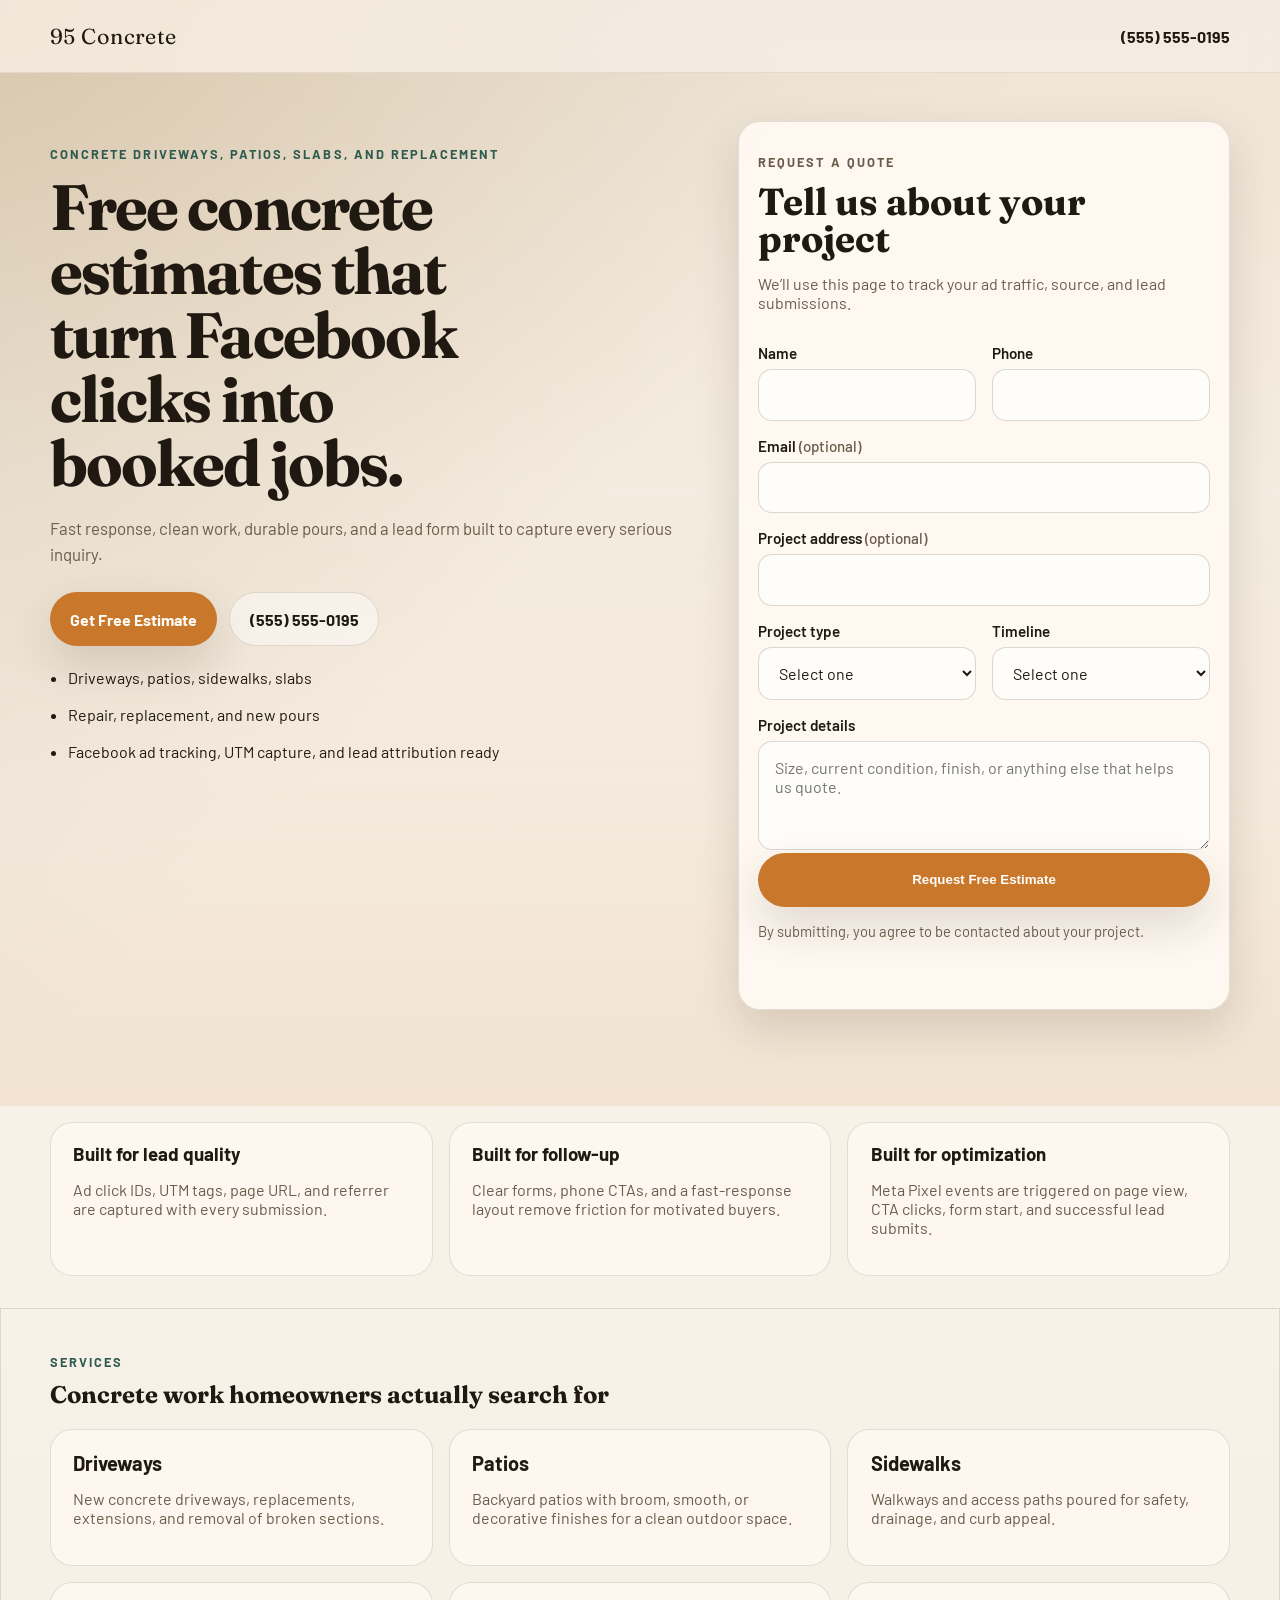
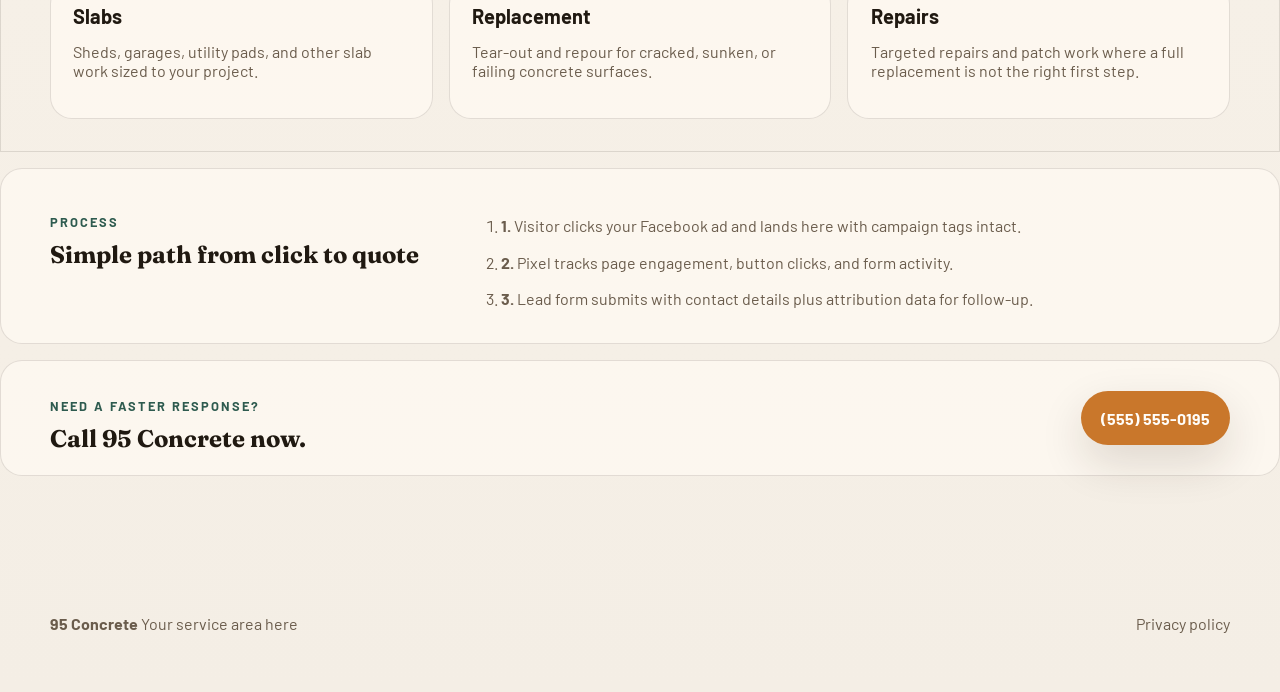
==== index.html @ 28337d56 "Optimize landing page for mobile traffic" ====
<!DOCTYPE html>
<html lang="en">
<head>
  <meta charset="UTF-8">
  <meta name="viewport" content="width=device-width, initial-scale=1.0">
  <title>95 Concrete | Free Concrete Estimate</title>
  <meta
    name="description"
    content="Get a fast quote for driveways, patios, sidewalks, slabs, and concrete replacement from 95 Concrete."
  >
  <meta property="og:title" content="95 Concrete | Free Concrete Estimate">
  <meta
    property="og:description"
    content="Concrete driveways, patios, sidewalks, slabs, and replacement. Request a free estimate today."
  >
  <meta property="og:type" content="website">
  <meta property="og:image" content="https://placehold.co/1200x630/e9dfcf/1e1b16?text=95+Concrete">
  <meta name="theme-color" content="#c9772b">
  <link rel="preconnect" href="https://fonts.googleapis.com">
  <link rel="preconnect" href="https://fonts.gstatic.com" crossorigin>
  <link
    href="https://fonts.googleapis.com/css2?family=Barlow:wght@400;500;600;700;800&family=Fraunces:opsz,wght@9..144,700&display=swap"
    rel="stylesheet"
  >
  <link rel="stylesheet" href="styles.css">

  <script>
    window.SITE_CONFIG = {
      companyName: "95 Concrete",
      phoneDisplay: "(555) 555-0195",
      phoneLink: "+15555550195",
      serviceArea: "Your service area here",
      metaPixelId: "REPLACE_WITH_META_PIXEL_ID",
      leadEndpoint: "REPLACE_WITH_FORM_ENDPOINT",
      leadEndpointMode: "json",
      thankYouUrl: "thank-you.html"
    };
  </script>

  <script>
    !function(f,b,e,v,n,t,s)
    {if(f.fbq)return;n=f.fbq=function(){n.callMethod?
    n.callMethod.apply(n,arguments):n.queue.push(arguments)};
    if(!f._fbq)f._fbq=n;n.push=n;n.loaded=!0;n.version='2.0';
    n.queue=[];t=b.createElement(e);t.async=!0;
    t.src=v;s=b.getElementsByTagName(e)[0];
    s.parentNode.insertBefore(t,s)}(window, document,'script',
    'https://connect.facebook.net/en_US/fbevents.js');

    if (window.SITE_CONFIG.metaPixelId && window.SITE_CONFIG.metaPixelId !== "REPLACE_WITH_META_PIXEL_ID") {
      fbq("init", window.SITE_CONFIG.metaPixelId);
      fbq("track", "PageView");
    }
  </script>
</head>
<body>
  <header class="site-header">
    <div class="container header-inner">
      <a class="brand" href="#top">95 Concrete</a>
      <a class="header-phone" href="tel:+15555550195" data-track="phone-header">(555) 555-0195</a>
    </div>
  </header>

  <main id="top">
    <section class="hero">
      <div class="hero-overlay"></div>
      <div class="container hero-grid">
        <div class="hero-copy">
          <p class="eyebrow">Concrete driveways, patios, slabs, and replacement</p>
          <h1>Free concrete estimates that turn Facebook clicks into booked jobs.</h1>
          <p class="hero-text">
            Fast response, clean work, durable pours, and a lead form built to capture every serious inquiry.
          </p>

          <div class="hero-actions">
            <a class="button button-primary" href="#quote-form" data-track="hero-cta">Get Free Estimate</a>
            <a class="button button-secondary" href="tel:+15555550195" data-track="phone-hero">Call Now</a>
          </div>

          <ul class="hero-points">
            <li>Driveways, patios, sidewalks, slabs</li>
            <li>Repair, replacement, and new pours</li>
            <li>Facebook ad tracking, UTM capture, and lead attribution ready</li>
          </ul>
        </div>

        <aside class="lead-card" aria-label="Request a quote">
          <div class="lead-card-top">
            <p class="lead-kicker">Request a quote</p>
            <h2>Tell us about your project</h2>
            <p>We’ll use this page to track your ad traffic, source, and lead submissions.</p>
          </div>

          <form id="quote-form" class="lead-form" novalidate>
            <div class="field-row">
              <label>
                <span>Name</span>
                <input type="text" name="name" autocomplete="name" required>
              </label>
              <label>
                <span>Phone</span>
                <input type="tel" name="phone" autocomplete="tel" required>
              </label>
            </div>

            <label>
              <span>Email <em>(optional)</em></span>
              <input type="email" name="email" autocomplete="email">
            </label>

            <label>
              <span>Project address <em>(optional)</em></span>
              <input type="text" name="address" autocomplete="street-address">
            </label>

            <div class="field-row">
              <label>
                <span>Project type</span>
                <select name="project_type" required>
                  <option value="">Select one</option>
                  <option>Driveway</option>
                  <option>Patio</option>
                  <option>Sidewalk</option>
                  <option>Slab</option>
                  <option>Concrete replacement</option>
                  <option>Repair</option>
                  <option>Other</option>
                </select>
              </label>
              <label>
                <span>Timeline</span>
                <select name="timeline">
                  <option value="">Select one</option>
                  <option>ASAP</option>
                  <option>Within 30 days</option>
                  <option>1 to 3 months</option>
                  <option>Just researching</option>
                </select>
              </label>
            </div>

            <label>
              <span>Project details</span>
              <textarea name="details" rows="4" placeholder="Size, current condition, finish, or anything else that helps us quote."></textarea>
            </label>

            <input type="hidden" name="page_url">
            <input type="hidden" name="page_title">
            <input type="hidden" name="landing_page">
            <input type="hidden" name="referrer">
            <input type="hidden" name="utm_source">
            <input type="hidden" name="utm_medium">
            <input type="hidden" name="utm_campaign">
            <input type="hidden" name="utm_content">
            <input type="hidden" name="utm_term">
            <input type="hidden" name="fbclid">
            <input type="hidden" name="_fbp">
            <input type="hidden" name="_fbc">
            <input type="hidden" name="event_id">
            <input type="hidden" name="submitted_at">

            <button class="button button-primary button-block" type="submit">Request Free Estimate</button>
            <p class="form-note">By submitting, you agree to be contacted about your project.</p>
            <p id="form-status" class="form-status" role="status" aria-live="polite"></p>
          </form>
        </aside>
      </div>
    </section>

    <section class="proof">
      <div class="container proof-grid">
        <article>
          <h3>Built for lead quality</h3>
          <p>Ad click IDs, UTM tags, page URL, and referrer are captured with every submission.</p>
        </article>
        <article>
          <h3>Built for follow-up</h3>
          <p>Clear forms, phone CTAs, and a fast-response layout remove friction for motivated buyers.</p>
        </article>
        <article>
          <h3>Built for optimization</h3>
          <p>Meta Pixel events are triggered on page view, CTA clicks, form start, and successful lead submits.</p>
        </article>
      </div>
    </section>

    <section class="services">
      <div class="container">
        <div class="section-heading">
          <p class="eyebrow">Services</p>
          <h2>Concrete work homeowners actually search for</h2>
        </div>
        <div class="service-grid">
          <article class="service-card">
            <h3>Driveways</h3>
            <p>New concrete driveways, replacements, extensions, and removal of broken sections.</p>
          </article>
          <article class="service-card">
            <h3>Patios</h3>
            <p>Backyard patios with broom, smooth, or decorative finishes for a clean outdoor space.</p>
          </article>
          <article class="service-card">
            <h3>Sidewalks</h3>
            <p>Walkways and access paths poured for safety, drainage, and curb appeal.</p>
          </article>
          <article class="service-card">
            <h3>Slabs</h3>
            <p>Sheds, garages, utility pads, and other slab work sized to your project.</p>
          </article>
          <article class="service-card">
            <h3>Replacement</h3>
            <p>Tear-out and repour for cracked, sunken, or failing concrete surfaces.</p>
          </article>
          <article class="service-card">
            <h3>Repairs</h3>
            <p>Targeted repairs and patch work where a full replacement is not the right first step.</p>
          </article>
        </div>
      </div>
    </section>

    <section class="process">
      <div class="container process-grid">
        <div class="section-heading">
          <p class="eyebrow">Process</p>
          <h2>Simple path from click to quote</h2>
        </div>
        <ol class="steps">
          <li><strong>1.</strong> Visitor clicks your Facebook ad and lands here with campaign tags intact.</li>
          <li><strong>2.</strong> Pixel tracks page engagement, button clicks, and form activity.</li>
          <li><strong>3.</strong> Lead form submits with contact details plus attribution data for follow-up.</li>
        </ol>
      </div>
    </section>

    <section class="cta-strip">
      <div class="container cta-strip-inner">
        <div>
          <p class="eyebrow">Need a faster response?</p>
          <h2>Call 95 Concrete now.</h2>
        </div>
        <a class="button button-primary" href="tel:+15555550195" data-track="phone-footer">(555) 555-0195</a>
      </div>
    </section>
  </main>

  <div class="mobile-bar" aria-label="Quick contact actions">
    <a class="mobile-bar-button mobile-bar-call" href="tel:+15555550195" data-track="phone-mobile-bar">Call Now</a>
    <a class="mobile-bar-button mobile-bar-quote" href="#quote-form" data-track="mobile-bar-cta">Free Estimate</a>
  </div>

  <footer class="site-footer">
    <div class="container footer-inner">
      <p><strong>95 Concrete</strong> <span id="service-area">Your service area here</span></p>
      <p><a href="privacy.html">Privacy policy</a></p>
    </div>
  </footer>

  <script src="script.js"></script>
</body>
</html>
---- styles.css ----
:root {
  --bg: #f4eee5;
  --surface: #fffaf3;
  --surface-strong: #f0e5d6;
  --text: #201911;
  --muted: #6a5c4c;
  --line: rgba(32, 25, 17, 0.12);
  --brand: #c9772b;
  --brand-dark: #8d4b14;
  --accent: #2e5b4f;
  --shadow: 0 18px 45px rgba(43, 26, 9, 0.14);
  --radius: 22px;
  --container: 1180px;
}

* {
  box-sizing: border-box;
}

html {
  scroll-behavior: smooth;
}

body {
  margin: 0;
  font-family: "Barlow", sans-serif;
  color: var(--text);
  background:
    radial-gradient(circle at top left, rgba(201, 119, 43, 0.18), transparent 30%),
    linear-gradient(180deg, #efe4d4 0%, #f8f2e9 38%, #f4eee5 100%);
}

a {
  color: inherit;
  text-decoration: none;
}

img {
  max-width: 100%;
}

.container {
  width: min(calc(100% - 2rem), var(--container));
  margin: 0 auto;
}

.site-header {
  position: sticky;
  top: 0;
  z-index: 20;
  backdrop-filter: blur(16px);
  background: rgba(244, 238, 229, 0.75);
  border-bottom: 1px solid rgba(32, 25, 17, 0.08);
}

.header-inner,
.footer-inner,
.cta-strip-inner {
  display: flex;
  align-items: center;
  justify-content: space-between;
  gap: 1rem;
}

.header-inner,
.footer-inner {
  min-height: 72px;
}

.brand {
  font-family: "Fraunces", serif;
  font-size: 1.35rem;
  letter-spacing: 0.02em;
}

.header-phone {
  font-weight: 700;
}

.hero {
  padding: 3rem 0 6rem;
  position: relative;
  overflow: clip;
}

.hero-overlay {
  position: absolute;
  inset: 0;
  background:
    linear-gradient(135deg, rgba(46, 91, 79, 0.08), transparent 45%),
    linear-gradient(180deg, transparent 40%, rgba(201, 119, 43, 0.12) 100%);
  pointer-events: none;
}

.hero-grid,
.proof-grid,
.process-grid,
.field-row,
.service-grid {
  display: grid;
}

.hero-grid {
  position: relative;
  grid-template-columns: 1.15fr 0.85fr;
  gap: 1.4rem;
  align-items: start;
}

.hero-copy {
  padding: 0.75rem 0 0;
}

.eyebrow,
.lead-kicker {
  text-transform: uppercase;
  letter-spacing: 0.16em;
  font-size: 0.8rem;
  font-weight: 700;
  color: var(--accent);
}

h1,
h2,
h3 {
  margin: 0;
  line-height: 1;
}

h1,
h2 {
  font-family: "Fraunces", serif;
}

h1 {
  margin-top: 0.8rem;
  font-size: clamp(2.45rem, 5vw, 5.1rem);
  max-width: 11ch;
  letter-spacing: -0.03em;
}

.hero-text,
.lead-card p,
.service-card p,
.proof p,
.steps,
.form-note,
.site-footer {
  color: var(--muted);
}

.hero-text {
  max-width: 42rem;
  font-size: 1.05rem;
  line-height: 1.6;
  margin: 1.25rem 0 0;
}

.hero-actions {
  display: flex;
  flex-wrap: wrap;
  gap: 0.75rem;
  margin: 1.5rem 0 1.25rem;
}

.button {
  display: inline-flex;
  align-items: center;
  justify-content: center;
  min-height: 54px;
  padding: 0 1.2rem;
  border-radius: 999px;
  border: 1px solid transparent;
  font-weight: 700;
  transition: transform 160ms ease, background 160ms ease, color 160ms ease, border-color 160ms ease;
}

.button:hover,
.button:focus-visible {
  transform: translateY(-1px);
}

.button-primary {
  background: var(--brand);
  color: #fffdf9;
  box-shadow: var(--shadow);
}

.button-primary:hover,
.button-primary:focus-visible {
  background: var(--brand-dark);
}

.button-secondary {
  background: rgba(255, 255, 255, 0.45);
  border-color: rgba(32, 25, 17, 0.12);
}

.button-block {
  width: 100%;
}

.hero-points,
.steps {
  padding-left: 1.1rem;
}

.hero-points li,
.steps li {
  margin-top: 0.8rem;
  line-height: 1.5;
}

.lead-card,
.service-card,
.proof article,
.cta-strip,
.process,
.services {
  border: 1px solid var(--line);
}

.lead-card {
  background: rgba(255, 250, 243, 0.9);
  border-radius: var(--radius);
  padding: 1.2rem;
  box-shadow: var(--shadow);
}

.lead-card-top h2 {
  margin-top: 0.55rem;
  font-size: clamp(1.65rem, 4vw, 2.35rem);
}

.lead-form {
  margin-top: 1rem;
}

.field-row {
  grid-template-columns: repeat(2, minmax(0, 1fr));
  gap: 1rem;
}

label {
  display: block;
  margin-top: 1rem;
}

label span {
  display: block;
  font-size: 0.95rem;
  font-weight: 600;
  margin-bottom: 0.45rem;
}

label span em {
  font-style: normal;
  font-weight: 500;
  color: var(--muted);
}

input,
select,
textarea {
  width: 100%;
  border: 1px solid rgba(32, 25, 17, 0.16);
  border-radius: 14px;
  background: #fffdfa;
  color: var(--text);
  font: inherit;
  padding: 0.95rem 1rem;
}

input:focus,
select:focus,
textarea:focus {
  outline: 2px solid rgba(201, 119, 43, 0.22);
  border-color: var(--brand);
}

textarea {
  resize: vertical;
}

.form-note,
.form-status {
  font-size: 0.92rem;
}

.form-status {
  min-height: 1.3rem;
  margin-top: 0.8rem;
}

.proof,
.services,
.process,
.cta-strip {
  margin: 1rem auto 0;
}

.proof {
  padding-bottom: 1rem;
}

.proof-grid {
  grid-template-columns: repeat(3, minmax(0, 1fr));
  gap: 1rem;
}

.proof article,
.service-card,
.process,
.cta-strip {
  background: rgba(255, 250, 243, 0.72);
  border-radius: var(--radius);
}

.proof article,
.service-card {
  padding: 1.4rem;
}

.section-heading {
  margin-bottom: 1.4rem;
}

.services,
.process {
  padding: 2rem 0;
}

.service-grid {
  grid-template-columns: repeat(3, minmax(0, 1fr));
  gap: 1rem;
}

.service-card h3 {
  margin-bottom: 0.65rem;
  font-size: 1.25rem;
}

.process-grid {
  grid-template-columns: 0.7fr 1.3fr;
  gap: 2rem;
  align-items: start;
}

.steps {
  margin: 0;
}

.cta-strip {
  padding: 1.5rem 0;
  margin-bottom: 7rem;
}

.mobile-bar {
  position: fixed;
  left: 0;
  right: 0;
  bottom: 0;
  z-index: 30;
  display: none;
  gap: 0.65rem;
  padding: 0.75rem;
  background: rgba(32, 25, 17, 0.88);
  backdrop-filter: blur(16px);
  border-top: 1px solid rgba(255, 255, 255, 0.12);
}

.mobile-bar-button {
  flex: 1;
  min-height: 52px;
  display: inline-flex;
  align-items: center;
  justify-content: center;
  border-radius: 999px;
  font-weight: 800;
}

.mobile-bar-call {
  background: rgba(255, 255, 255, 0.12);
  color: #fffaf3;
}

.mobile-bar-quote {
  background: var(--brand);
  color: #fffdf9;
}

.site-footer {
  padding-bottom: 2rem;
}

@media (max-width: 980px) {
  .hero-grid,
  .proof-grid,
  .service-grid,
  .process-grid {
    grid-template-columns: 1fr;
  }

  h1 {
    max-width: 12ch;
  }

  .cta-strip {
    margin-bottom: 6rem;
  }
}

@media (max-width: 640px) {
  .container {
    width: min(calc(100% - 1rem), var(--container));
  }

  .header-inner,
  .footer-inner,
  .cta-strip-inner,
  .hero-actions,
  .field-row {
    grid-template-columns: 1fr;
    display: grid;
  }

  .header-phone,
  .footer-inner p:last-child {
    justify-self: start;
  }

  .hero {
    padding-top: 1.25rem;
    padding-bottom: 7rem;
  }

  .button {
    width: 100%;
  }

  .site-header {
    position: sticky;
    top: 0;
  }

  .header-inner,
  .footer-inner {
    min-height: 60px;
  }

  .brand {
    font-size: 1.15rem;
  }

  .header-phone {
    font-size: 0.95rem;
  }

  .hero-copy {
    padding-top: 0.25rem;
  }

  h1 {
    font-size: clamp(2.15rem, 10vw, 3.25rem);
    max-width: 11ch;
  }

  .hero-text {
    font-size: 1rem;
  }

  .hero-points {
    margin-bottom: 0;
  }

  .lead-card {
    padding: 1rem;
  }

  .lead-card-top h2 {
    font-size: 1.7rem;
  }

  .proof,
  .services,
  .process {
    margin-top: 0.75rem;
    padding-top: 0.5rem;
  }

  .service-card,
  .proof article {
    padding: 1.1rem;
  }

  .mobile-bar {
    display: flex;
  }

  .site-footer {
    padding-bottom: 7rem;
  }
}
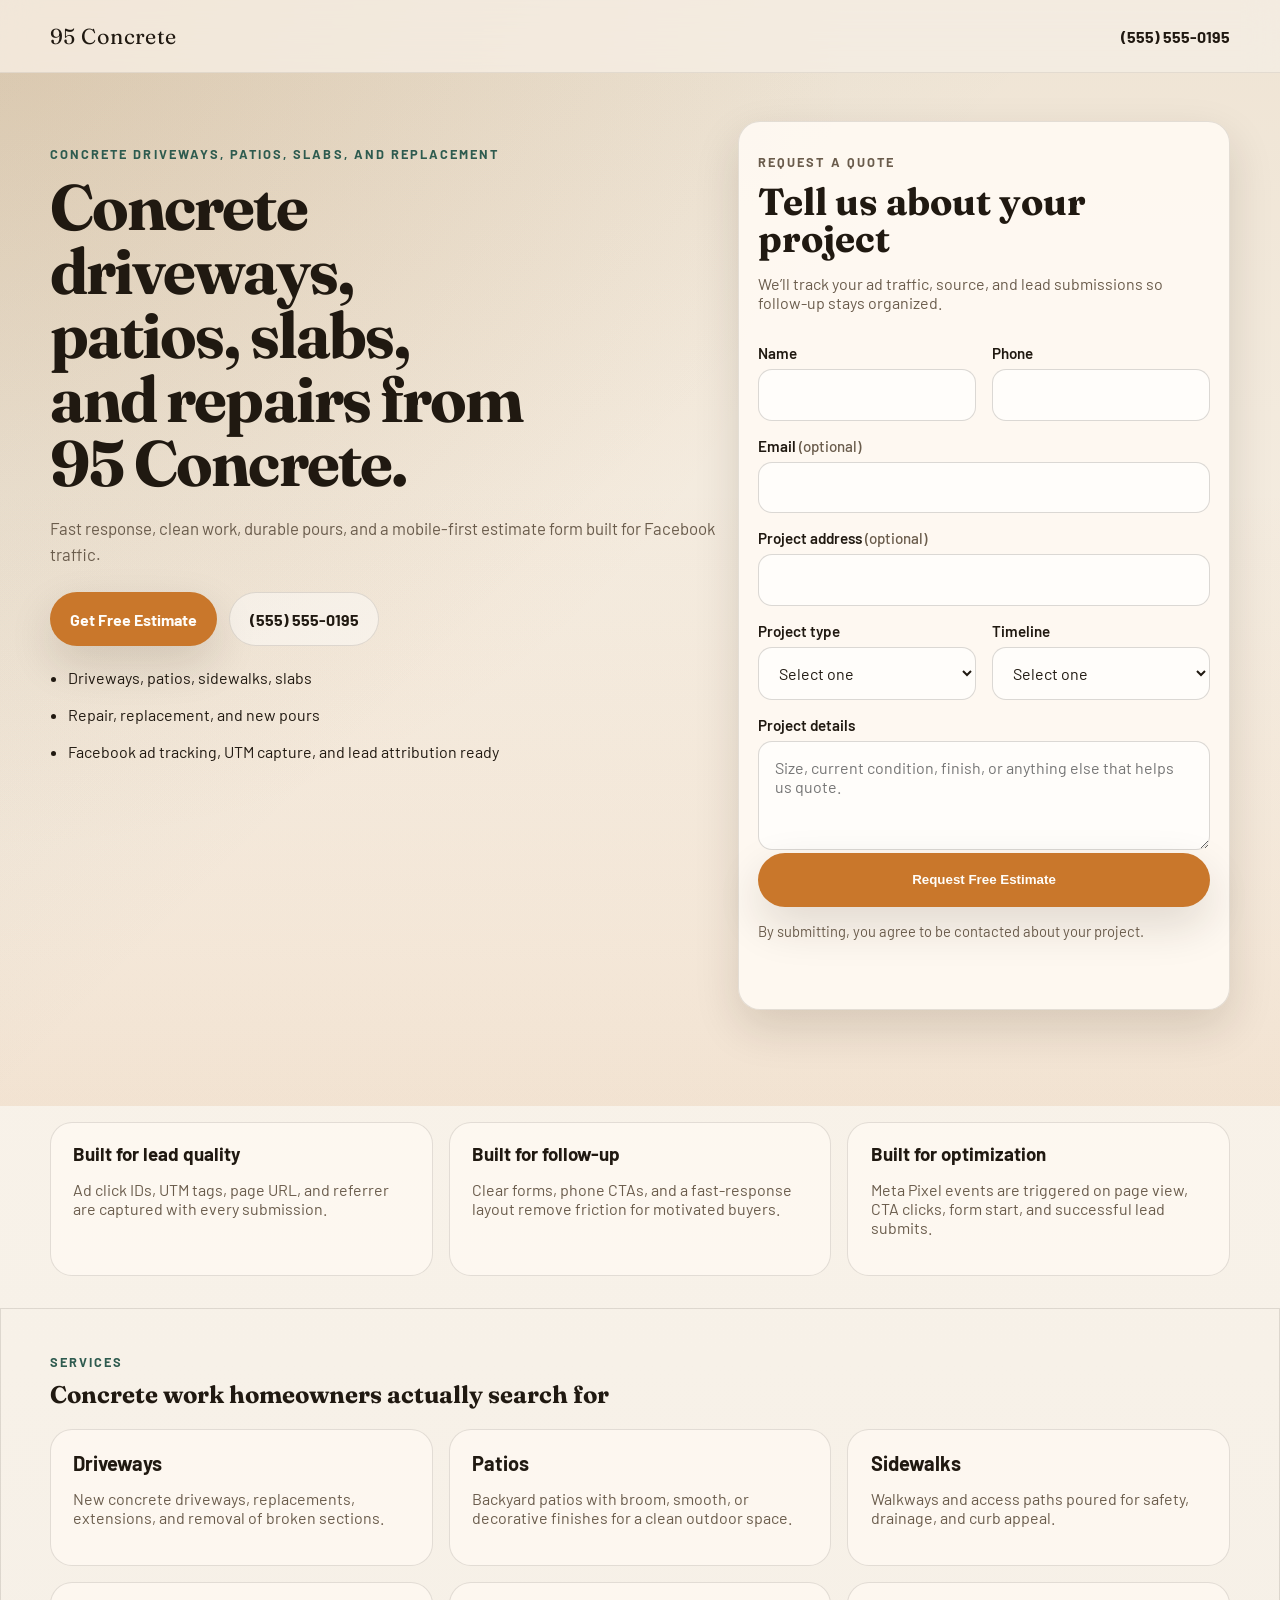
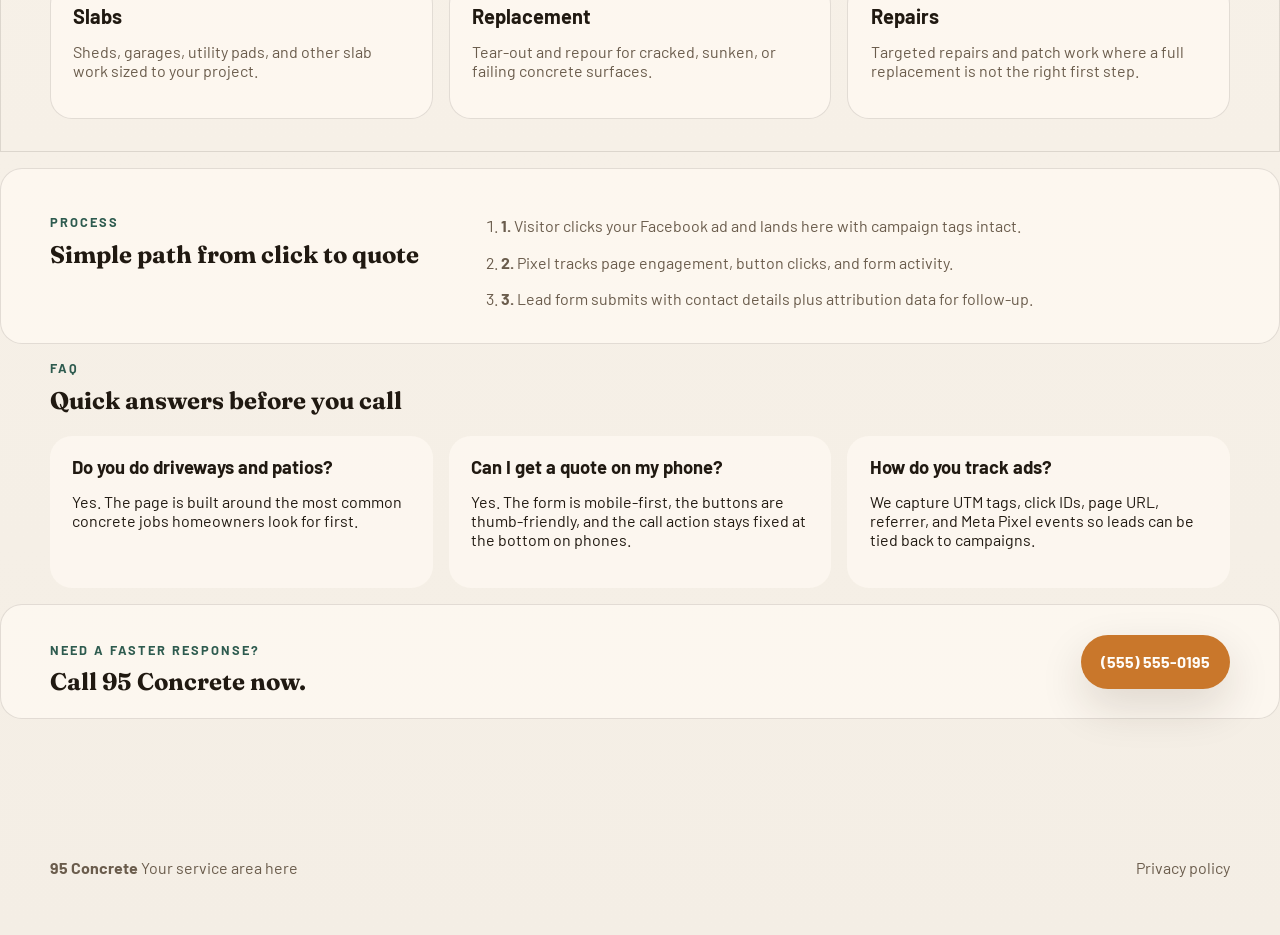
==== commit 4e88a175: "Improve SEO and share metadata" ====
--- a/index.html
+++ b/index.html
@@ -3,18 +3,29 @@
 <head>
   <meta charset="UTF-8">
   <meta name="viewport" content="width=device-width, initial-scale=1.0">
-  <title>95 Concrete | Free Concrete Estimate</title>
+  <title>95 Concrete | Concrete Driveways, Patios, Slabs, and Repairs</title>
   <meta
     name="description"
-    content="Get a fast quote for driveways, patios, sidewalks, slabs, and concrete replacement from 95 Concrete."
+    content="95 Concrete builds and replaces driveways, patios, sidewalks, slabs, and repairs. Get a fast estimate from a local concrete contractor."
   >
-  <meta property="og:title" content="95 Concrete | Free Concrete Estimate">
+  <link rel="canonical" href="https://digitalreflection.github.io/95-concrete-landing-page/">
+  <meta name="robots" content="index,follow,max-image-preview:large,max-snippet:-1,max-video-preview:-1">
+  <meta property="og:site_name" content="95 Concrete">
+  <meta property="og:title" content="95 Concrete | Concrete Driveways, Patios, Slabs, and Repairs">
   <meta
     property="og:description"
-    content="Concrete driveways, patios, sidewalks, slabs, and replacement. Request a free estimate today."
+    content="95 Concrete builds and replaces driveways, patios, sidewalks, slabs, and repairs. Request a free estimate today."
   >
   <meta property="og:type" content="website">
+  <meta property="og:url" content="https://digitalreflection.github.io/95-concrete-landing-page/">
   <meta property="og:image" content="https://placehold.co/1200x630/e9dfcf/1e1b16?text=95+Concrete">
+  <meta property="og:image:width" content="1200">
+  <meta property="og:image:height" content="630">
+  <meta property="og:image:alt" content="95 Concrete concrete contractor landing page">
+  <meta name="twitter:card" content="summary_large_image">
+  <meta name="twitter:title" content="95 Concrete | Concrete Driveways, Patios, Slabs, and Repairs">
+  <meta name="twitter:description" content="95 Concrete builds and replaces driveways, patios, sidewalks, slabs, and repairs. Request a free estimate today.">
+  <meta name="twitter:image" content="https://placehold.co/1200x630/e9dfcf/1e1b16?text=95+Concrete">
   <meta name="theme-color" content="#c9772b">
   <link rel="preconnect" href="https://fonts.googleapis.com">
   <link rel="preconnect" href="https://fonts.gstatic.com" crossorigin>
@@ -52,6 +63,56 @@
       fbq("track", "PageView");
     }
   </script>
+  <script type="application/ld+json">
+  {
+    "@context": "https://schema.org",
+    "@graph": [
+      {
+        "@type": "LocalBusiness",
+        "@id": "https://digitalreflection.github.io/95-concrete-landing-page/#business",
+        "name": "95 Concrete",
+        "url": "https://digitalreflection.github.io/95-concrete-landing-page/",
+        "telephone": "+15555550195",
+        "description": "95 Concrete builds and replaces driveways, patios, sidewalks, slabs, and repairs.",
+        "areaServed": "Your service area here",
+        "priceRange": "$$",
+        "image": "https://placehold.co/1200x630/e9dfcf/1e1b16?text=95+Concrete",
+        "sameAs": []
+      },
+      {
+        "@type": "WebSite",
+        "@id": "https://digitalreflection.github.io/95-concrete-landing-page/#website",
+        "url": "https://digitalreflection.github.io/95-concrete-landing-page/",
+        "name": "95 Concrete",
+        "publisher": {
+          "@id": "https://digitalreflection.github.io/95-concrete-landing-page/#business"
+        }
+      },
+      {
+        "@type": "FAQPage",
+        "@id": "https://digitalreflection.github.io/95-concrete-landing-page/#faq",
+        "mainEntity": [
+          {
+            "@type": "Question",
+            "name": "What concrete work does 95 Concrete do?",
+            "acceptedAnswer": {
+              "@type": "Answer",
+              "text": "Driveways, patios, sidewalks, slabs, repairs, and replacement work."
+            }
+          },
+          {
+            "@type": "Question",
+            "name": "How fast can I get an estimate?",
+            "acceptedAnswer": {
+              "@type": "Answer",
+              "text": "Submit the form or call directly and we will follow up as quickly as possible."
+            }
+          }
+        ]
+      }
+    ]
+  }
+  </script>
 </head>
 <body>
   <header class="site-header">
@@ -67,9 +128,9 @@
       <div class="container hero-grid">
         <div class="hero-copy">
           <p class="eyebrow">Concrete driveways, patios, slabs, and replacement</p>
-          <h1>Free concrete estimates that turn Facebook clicks into booked jobs.</h1>
+          <h1>Concrete driveways, patios, slabs, and repairs from 95 Concrete.</h1>
           <p class="hero-text">
-            Fast response, clean work, durable pours, and a lead form built to capture every serious inquiry.
+            Fast response, clean work, durable pours, and a mobile-first estimate form built for Facebook traffic.
           </p>
 
           <div class="hero-actions">
@@ -88,7 +149,7 @@
           <div class="lead-card-top">
             <p class="lead-kicker">Request a quote</p>
             <h2>Tell us about your project</h2>
-            <p>We’ll use this page to track your ad traffic, source, and lead submissions.</p>
+            <p>We’ll track your ad traffic, source, and lead submissions so follow-up stays organized.</p>
           </div>
 
           <form id="quote-form" class="lead-form" novalidate>
@@ -233,6 +294,29 @@
       </div>
     </section>
 
+    <section class="faq">
+      <div class="container">
+        <div class="section-heading">
+          <p class="eyebrow">FAQ</p>
+          <h2>Quick answers before you call</h2>
+        </div>
+        <div class="faq-grid">
+          <article class="faq-card">
+            <h3>Do you do driveways and patios?</h3>
+            <p>Yes. The page is built around the most common concrete jobs homeowners look for first.</p>
+          </article>
+          <article class="faq-card">
+            <h3>Can I get a quote on my phone?</h3>
+            <p>Yes. The form is mobile-first, the buttons are thumb-friendly, and the call action stays fixed at the bottom on phones.</p>
+          </article>
+          <article class="faq-card">
+            <h3>How do you track ads?</h3>
+            <p>We capture UTM tags, click IDs, page URL, referrer, and Meta Pixel events so leads can be tied back to campaigns.</p>
+          </article>
+        </div>
+      </div>
+    </section>
+
     <section class="cta-strip">
       <div class="container cta-strip-inner">
         <div>
--- a/styles.css
+++ b/styles.css
@@ -295,6 +295,7 @@
 .proof,
 .services,
 .process,
+.faq,
 .cta-strip {
   margin: 1rem auto 0;
 }
@@ -310,6 +311,7 @@
 
 .proof article,
 .service-card,
+.faq-card,
 .process,
 .cta-strip {
   background: rgba(255, 250, 243, 0.72);
@@ -317,8 +319,20 @@
 }
 
 .proof article,
-.service-card {
+.service-card,
+.faq-card {
   padding: 1.4rem;
+}
+
+.faq-grid {
+  display: grid;
+  grid-template-columns: repeat(3, minmax(0, 1fr));
+  gap: 1rem;
+}
+
+.faq-card h3 {
+  margin-bottom: 0.65rem;
+  font-size: 1.15rem;
 }
 
 .section-heading {
@@ -397,7 +411,8 @@
   .hero-grid,
   .proof-grid,
   .service-grid,
-  .process-grid {
+  .process-grid,
+  .faq-grid {
     grid-template-columns: 1fr;
   }
 
@@ -483,13 +498,15 @@
 
   .proof,
   .services,
-  .process {
+  .process,
+  .faq {
     margin-top: 0.75rem;
     padding-top: 0.5rem;
   }
 
   .service-card,
-  .proof article {
+  .proof article,
+  .faq-card {
     padding: 1.1rem;
   }
 
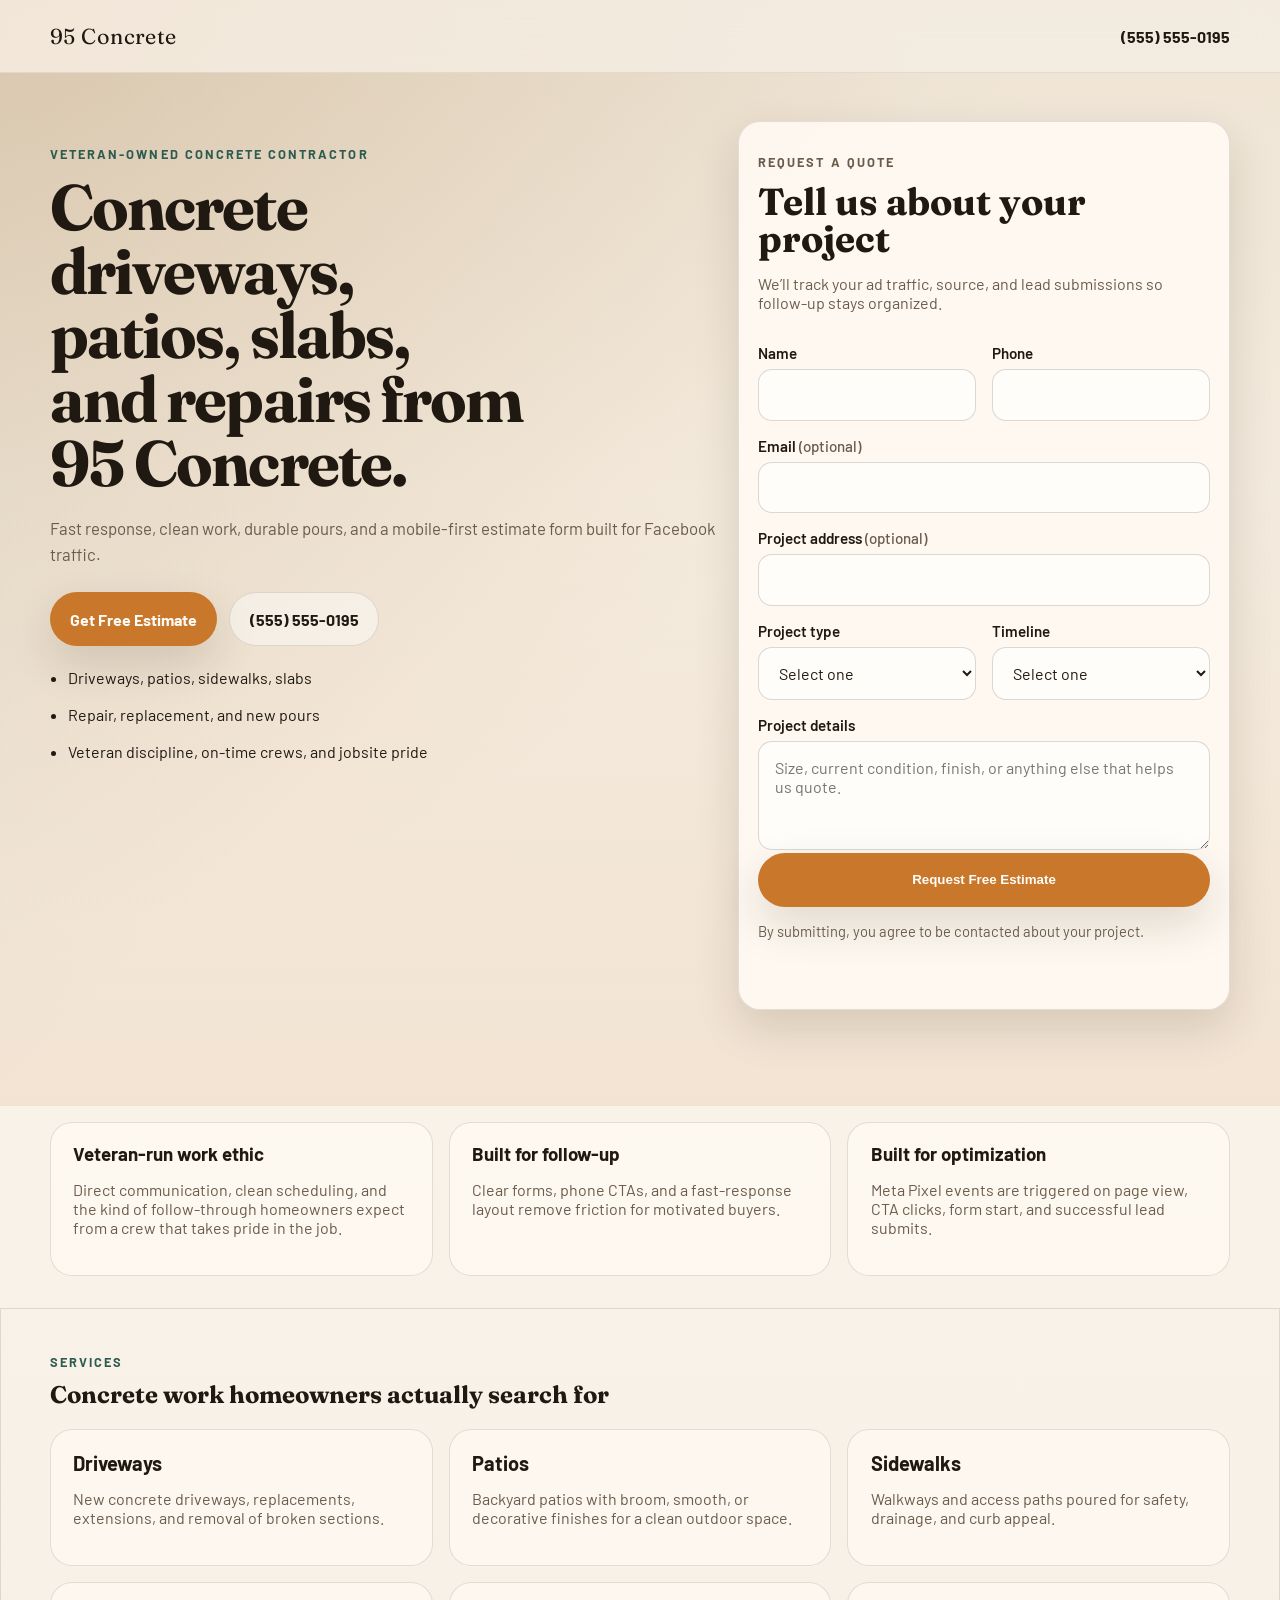
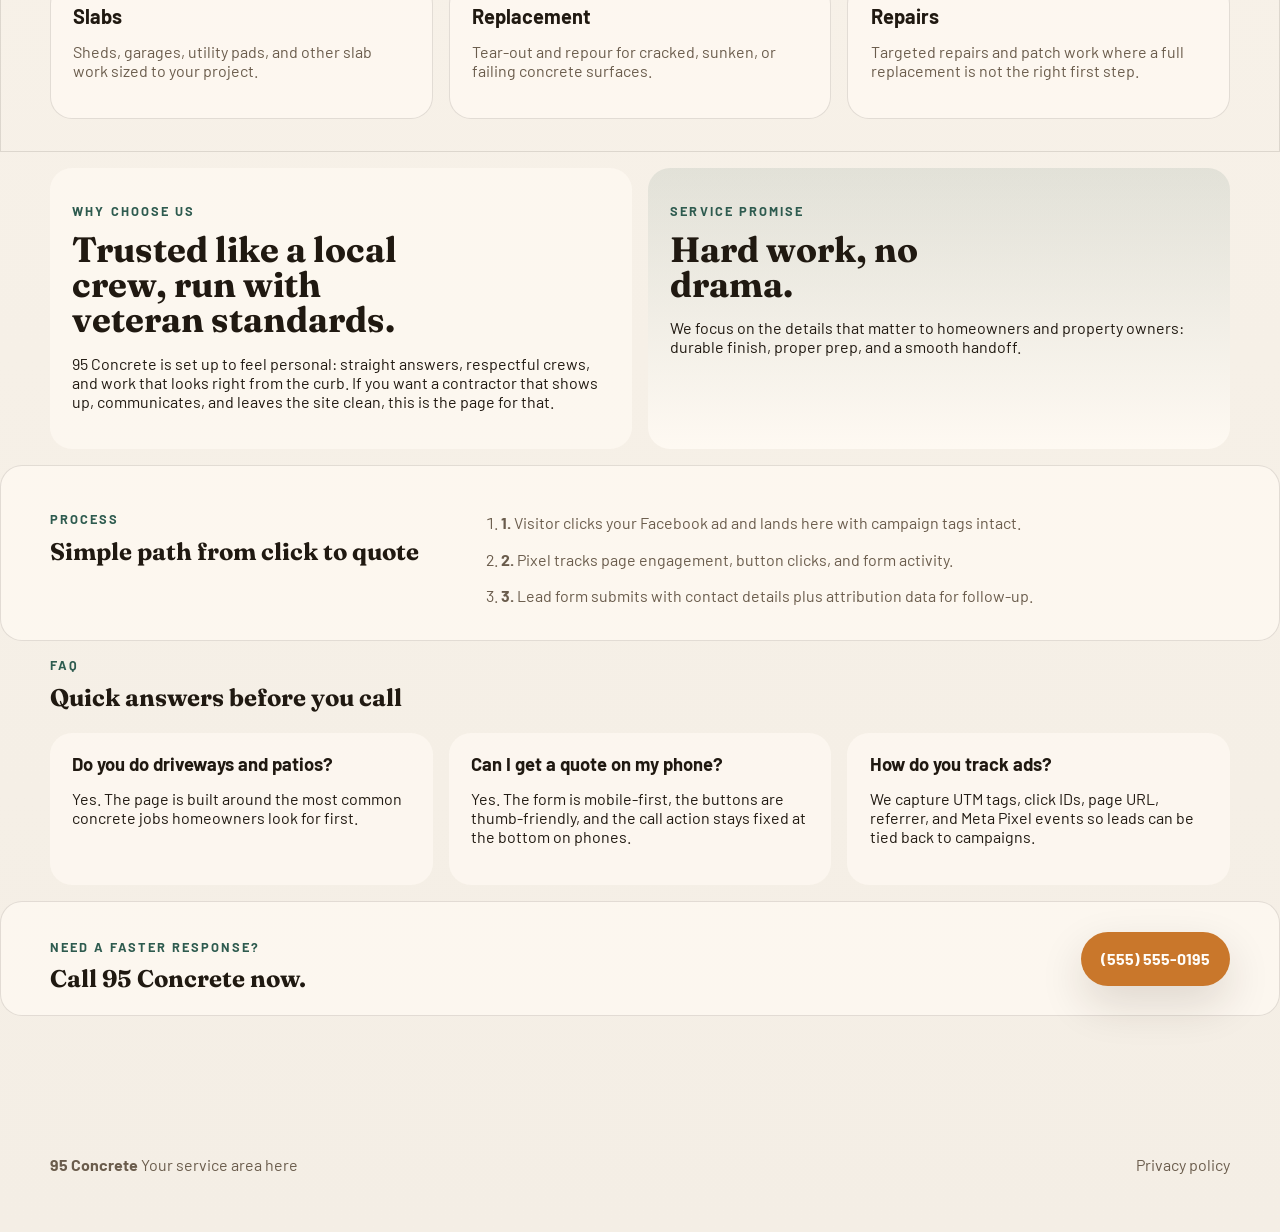
==== commit 19aea73d: "Add veteran-owned brand personality" ====
--- a/index.html
+++ b/index.html
@@ -6,7 +6,7 @@
   <title>95 Concrete | Concrete Driveways, Patios, Slabs, and Repairs</title>
   <meta
     name="description"
-    content="95 Concrete builds and replaces driveways, patios, sidewalks, slabs, and repairs. Get a fast estimate from a local concrete contractor."
+    content="95 Concrete is a veteran-owned concrete contractor building and replacing driveways, patios, sidewalks, slabs, and repairs."
   >
   <link rel="canonical" href="https://digitalreflection.github.io/95-concrete-landing-page/">
   <meta name="robots" content="index,follow,max-image-preview:large,max-snippet:-1,max-video-preview:-1">
@@ -14,7 +14,7 @@
   <meta property="og:title" content="95 Concrete | Concrete Driveways, Patios, Slabs, and Repairs">
   <meta
     property="og:description"
-    content="95 Concrete builds and replaces driveways, patios, sidewalks, slabs, and repairs. Request a free estimate today."
+    content="95 Concrete is a veteran-owned concrete contractor building and replacing driveways, patios, sidewalks, slabs, and repairs."
   >
   <meta property="og:type" content="website">
   <meta property="og:url" content="https://digitalreflection.github.io/95-concrete-landing-page/">
@@ -24,7 +24,7 @@
   <meta property="og:image:alt" content="95 Concrete concrete contractor landing page">
   <meta name="twitter:card" content="summary_large_image">
   <meta name="twitter:title" content="95 Concrete | Concrete Driveways, Patios, Slabs, and Repairs">
-  <meta name="twitter:description" content="95 Concrete builds and replaces driveways, patios, sidewalks, slabs, and repairs. Request a free estimate today.">
+  <meta name="twitter:description" content="95 Concrete is a veteran-owned concrete contractor building and replacing driveways, patios, sidewalks, slabs, and repairs.">
   <meta name="twitter:image" content="https://placehold.co/1200x630/e9dfcf/1e1b16?text=95+Concrete">
   <meta name="theme-color" content="#c9772b">
   <link rel="preconnect" href="https://fonts.googleapis.com">
@@ -73,7 +73,7 @@
         "name": "95 Concrete",
         "url": "https://digitalreflection.github.io/95-concrete-landing-page/",
         "telephone": "+15555550195",
-        "description": "95 Concrete builds and replaces driveways, patios, sidewalks, slabs, and repairs.",
+        "description": "95 Concrete is a veteran-owned concrete contractor building and replacing driveways, patios, sidewalks, slabs, and repairs.",
         "areaServed": "Your service area here",
         "priceRange": "$$",
         "image": "https://placehold.co/1200x630/e9dfcf/1e1b16?text=95+Concrete",
@@ -127,7 +127,7 @@
       <div class="hero-overlay"></div>
       <div class="container hero-grid">
         <div class="hero-copy">
-          <p class="eyebrow">Concrete driveways, patios, slabs, and replacement</p>
+          <p class="eyebrow">Veteran-owned concrete contractor</p>
           <h1>Concrete driveways, patios, slabs, and repairs from 95 Concrete.</h1>
           <p class="hero-text">
             Fast response, clean work, durable pours, and a mobile-first estimate form built for Facebook traffic.
@@ -141,7 +141,7 @@
           <ul class="hero-points">
             <li>Driveways, patios, sidewalks, slabs</li>
             <li>Repair, replacement, and new pours</li>
-            <li>Facebook ad tracking, UTM capture, and lead attribution ready</li>
+            <li>Veteran discipline, on-time crews, and jobsite pride</li>
           </ul>
         </div>
 
@@ -231,8 +231,8 @@
     <section class="proof">
       <div class="container proof-grid">
         <article>
-          <h3>Built for lead quality</h3>
-          <p>Ad click IDs, UTM tags, page URL, and referrer are captured with every submission.</p>
+          <h3>Veteran-run work ethic</h3>
+          <p>Direct communication, clean scheduling, and the kind of follow-through homeowners expect from a crew that takes pride in the job.</p>
         </article>
         <article>
           <h3>Built for follow-up</h3>
@@ -277,6 +277,26 @@
             <p>Targeted repairs and patch work where a full replacement is not the right first step.</p>
           </article>
         </div>
+      </div>
+    </section>
+
+    <section class="story">
+      <div class="container story-grid">
+        <article class="story-card">
+          <p class="eyebrow">Why choose us</p>
+          <h2>Trusted like a local crew, run with veteran standards.</h2>
+          <p>
+            95 Concrete is set up to feel personal: straight answers, respectful crews, and work that looks right from the curb.
+            If you want a contractor that shows up, communicates, and leaves the site clean, this is the page for that.
+          </p>
+        </article>
+        <article class="story-card story-accent">
+          <p class="eyebrow">Service promise</p>
+          <h2>Hard work, no drama.</h2>
+          <p>
+            We focus on the details that matter to homeowners and property owners: durable finish, proper prep, and a smooth handoff.
+          </p>
+        </article>
       </div>
     </section>
 
--- a/styles.css
+++ b/styles.css
@@ -293,6 +293,7 @@
 }
 
 .proof,
+.story,
 .services,
 .process,
 .faq,
@@ -311,6 +312,7 @@
 
 .proof article,
 .service-card,
+.story-card,
 .faq-card,
 .process,
 .cta-strip {
@@ -320,8 +322,25 @@
 
 .proof article,
 .service-card,
+.story-card,
 .faq-card {
   padding: 1.4rem;
+}
+
+.story-grid {
+  display: grid;
+  grid-template-columns: repeat(2, minmax(0, 1fr));
+  gap: 1rem;
+}
+
+.story-card h2 {
+  margin-top: 0.55rem;
+  font-size: clamp(1.55rem, 3vw, 2.2rem);
+  max-width: 14ch;
+}
+
+.story-accent {
+  background: linear-gradient(180deg, rgba(46, 91, 79, 0.1), rgba(255, 250, 243, 0.92));
 }
 
 .faq-grid {
@@ -410,6 +429,7 @@
 @media (max-width: 980px) {
   .hero-grid,
   .proof-grid,
+  .story-grid,
   .service-grid,
   .process-grid,
   .faq-grid {
@@ -497,6 +517,7 @@
   }
 
   .proof,
+  .story,
   .services,
   .process,
   .faq {
@@ -506,6 +527,7 @@
 
   .service-card,
   .proof article,
+  .story-card,
   .faq-card {
     padding: 1.1rem;
   }
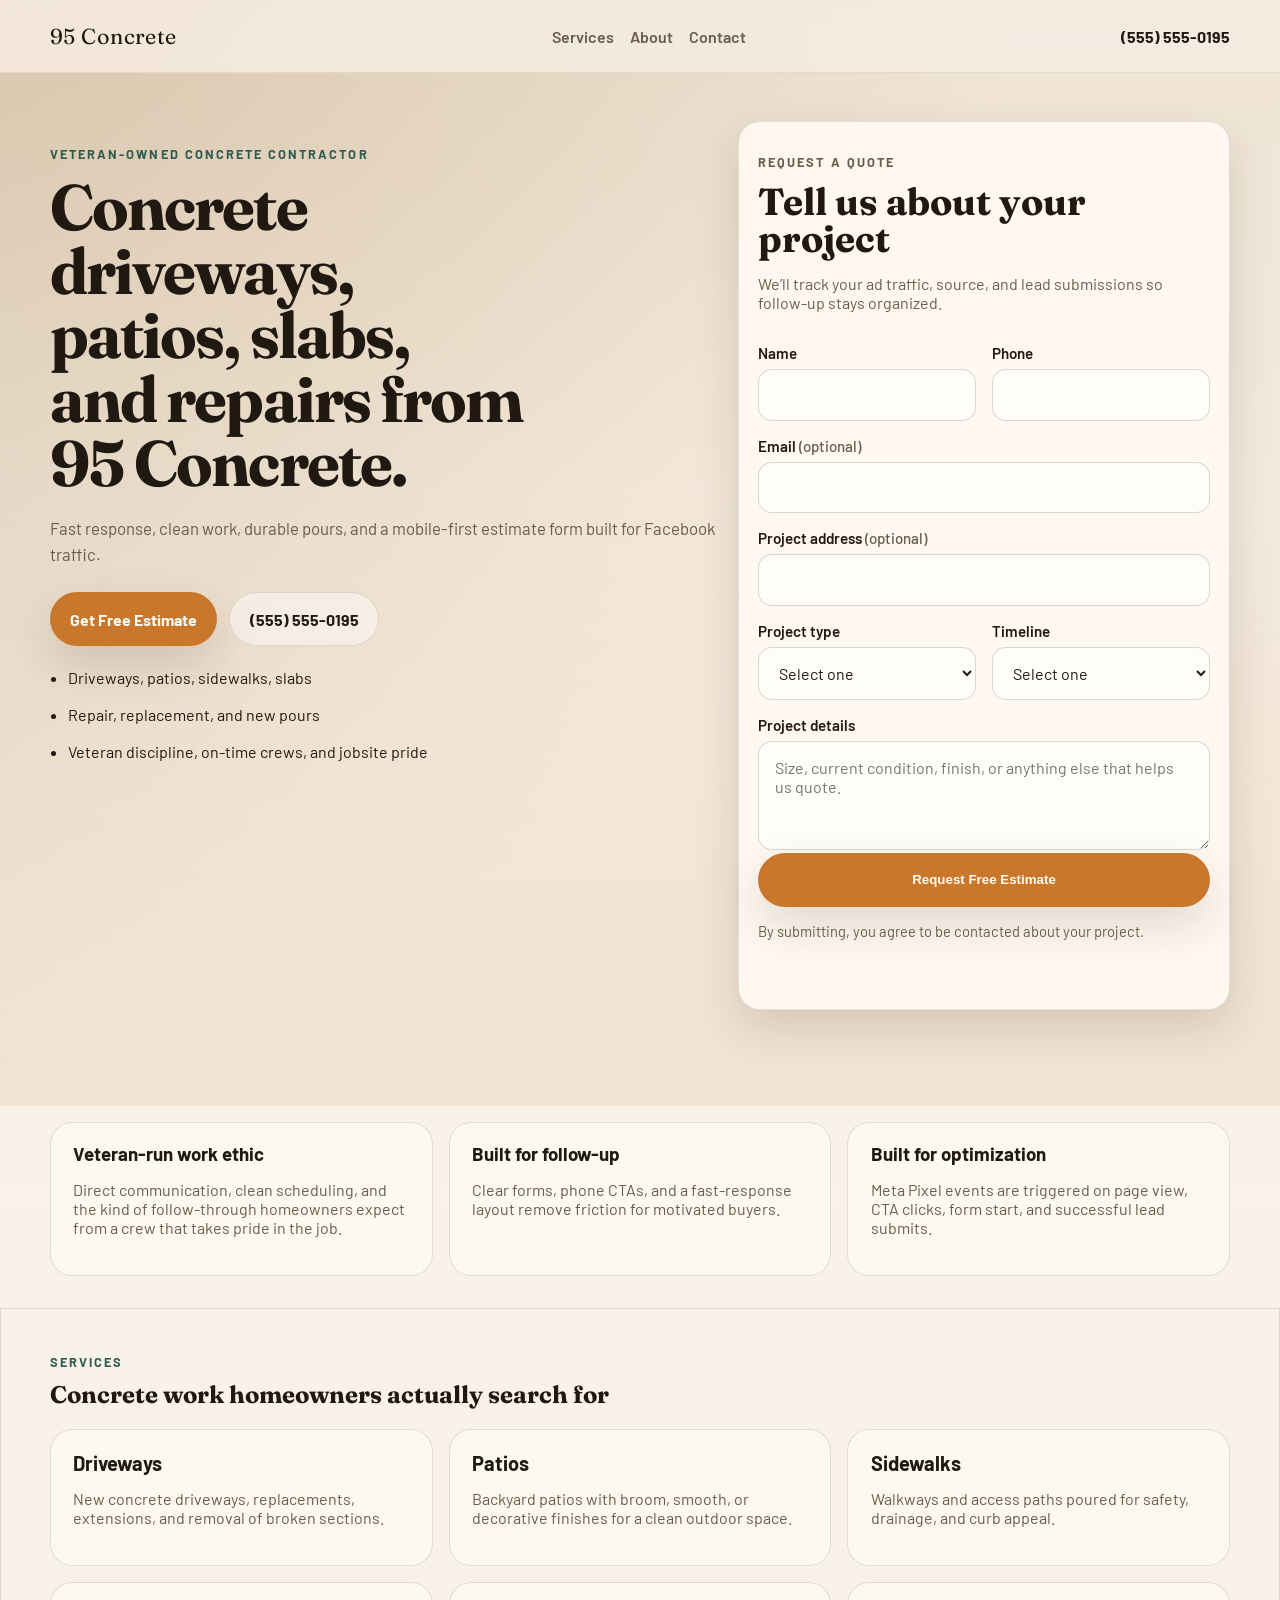
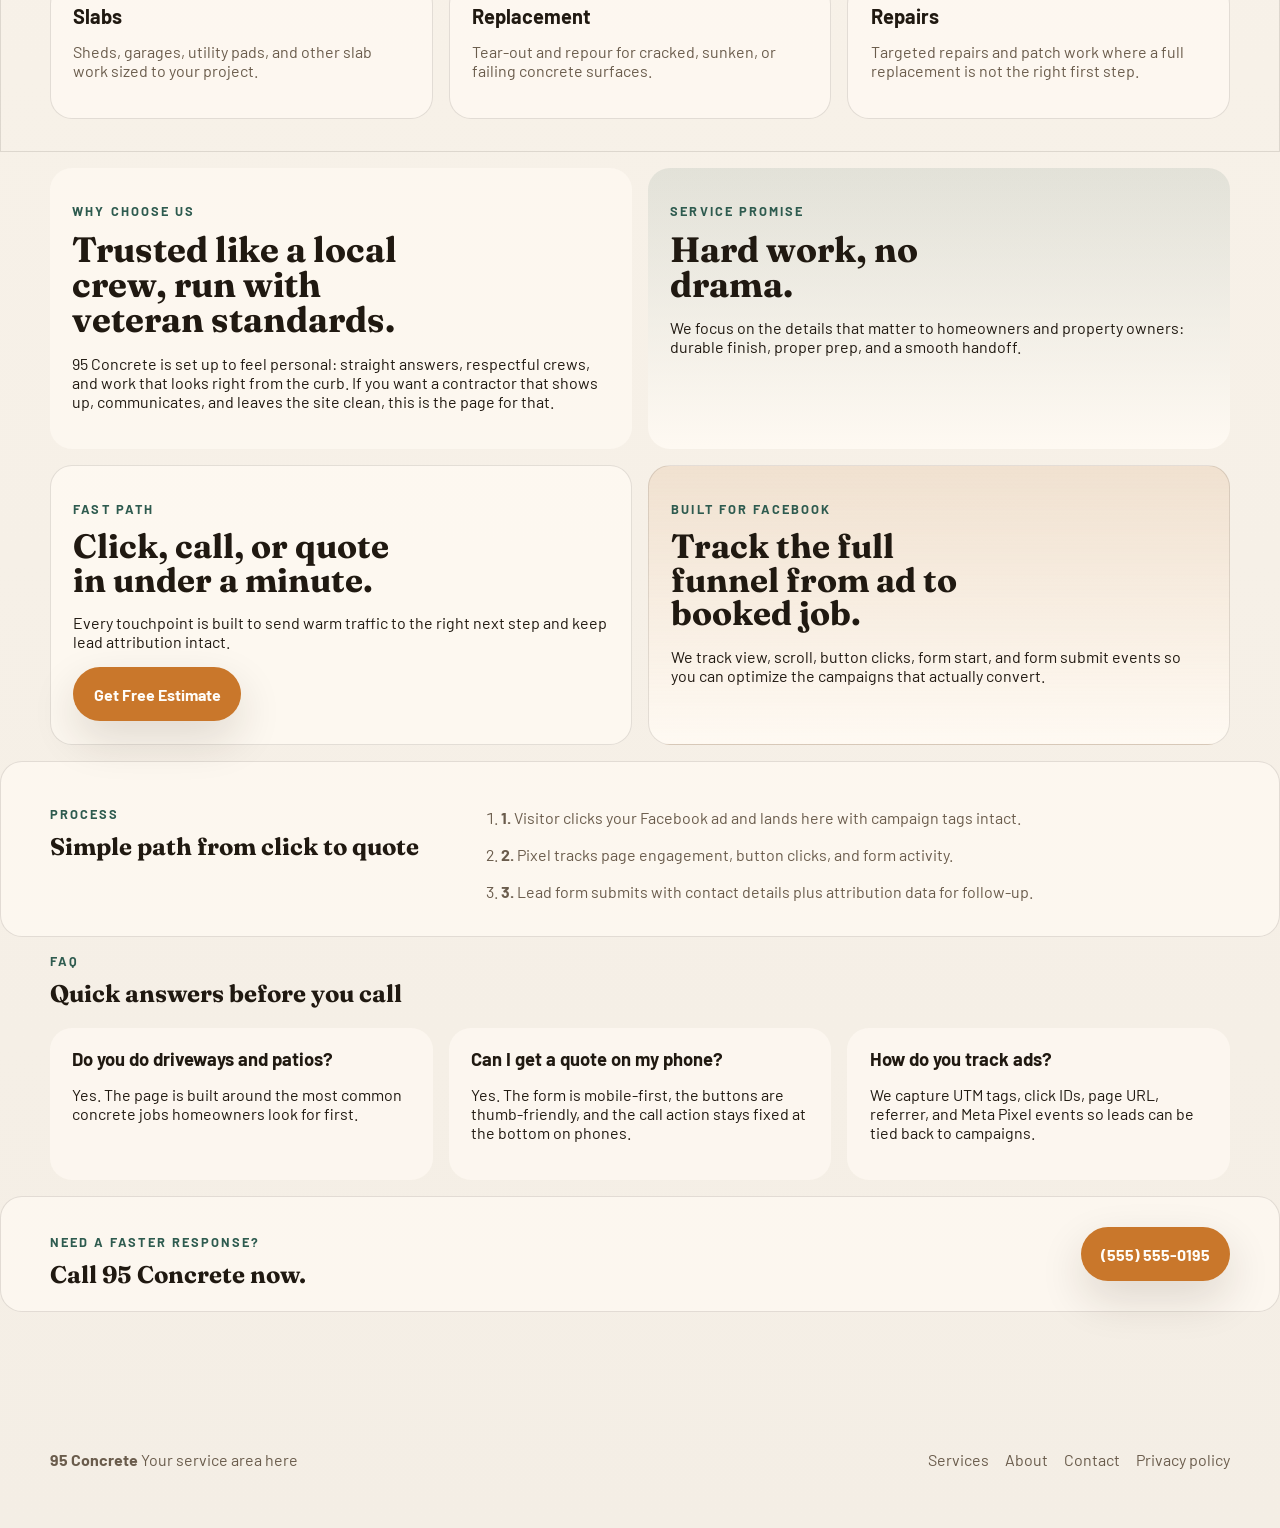
==== commit 727e9a0a: "Add funnel pages for Facebook traffic" ====
--- a/index.html
+++ b/index.html
@@ -118,6 +118,11 @@
   <header class="site-header">
     <div class="container header-inner">
       <a class="brand" href="#top">95 Concrete</a>
+      <nav class="site-nav" aria-label="Primary">
+        <a href="services.html">Services</a>
+        <a href="about.html">About</a>
+        <a href="contact.html">Contact</a>
+      </nav>
       <a class="header-phone" href="tel:+15555550195" data-track="phone-header">(555) 555-0195</a>
     </div>
   </header>
@@ -300,6 +305,22 @@
       </div>
     </section>
 
+    <section class="services-overview">
+      <div class="container services-overview-grid">
+        <article class="overview-card">
+          <p class="eyebrow">Fast path</p>
+          <h2>Click, call, or quote in under a minute.</h2>
+          <p>Every touchpoint is built to send warm traffic to the right next step and keep lead attribution intact.</p>
+          <a class="button button-primary" href="#quote-form" data-track="overview-cta">Get Free Estimate</a>
+        </article>
+        <article class="overview-card overview-accent">
+          <p class="eyebrow">Built for Facebook</p>
+          <h2>Track the full funnel from ad to booked job.</h2>
+          <p>We track view, scroll, button clicks, form start, and form submit events so you can optimize the campaigns that actually convert.</p>
+        </article>
+      </div>
+    </section>
+
     <section class="process">
       <div class="container process-grid">
         <div class="section-heading">
@@ -356,7 +377,12 @@
   <footer class="site-footer">
     <div class="container footer-inner">
       <p><strong>95 Concrete</strong> <span id="service-area">Your service area here</span></p>
-      <p><a href="privacy.html">Privacy policy</a></p>
+      <p class="footer-links">
+        <a href="services.html">Services</a>
+        <a href="about.html">About</a>
+        <a href="contact.html">Contact</a>
+        <a href="privacy.html">Privacy policy</a>
+      </p>
     </div>
   </footer>
 
--- a/styles.css
+++ b/styles.css
@@ -77,6 +77,13 @@
   font-weight: 700;
 }
 
+.site-nav {
+  display: flex;
+  gap: 1rem;
+  color: var(--muted);
+  font-weight: 600;
+}
+
 .hero {
   padding: 3rem 0 6rem;
   position: relative;
@@ -294,6 +301,7 @@
 
 .proof,
 .story,
+.services-overview,
 .services,
 .process,
 .faq,
@@ -333,6 +341,12 @@
   gap: 1rem;
 }
 
+.services-overview-grid {
+  display: grid;
+  grid-template-columns: repeat(2, minmax(0, 1fr));
+  gap: 1rem;
+}
+
 .story-card h2 {
   margin-top: 0.55rem;
   font-size: clamp(1.55rem, 3vw, 2.2rem);
@@ -341,6 +355,29 @@
 
 .story-accent {
   background: linear-gradient(180deg, rgba(46, 91, 79, 0.1), rgba(255, 250, 243, 0.92));
+}
+
+.overview-card {
+  padding: 1.4rem;
+  border-radius: var(--radius);
+  background: rgba(255, 250, 243, 0.8);
+  border: 1px solid var(--line);
+}
+
+.overview-accent {
+  background: linear-gradient(180deg, rgba(201, 119, 43, 0.12), rgba(255, 250, 243, 0.92));
+}
+
+.overview-card h2 {
+  margin-top: 0.55rem;
+  font-size: clamp(1.55rem, 3vw, 2.1rem);
+  max-width: 14ch;
+}
+
+.footer-links {
+  display: flex;
+  gap: 1rem;
+  flex-wrap: wrap;
 }
 
 .faq-grid {
@@ -430,6 +467,7 @@
   .hero-grid,
   .proof-grid,
   .story-grid,
+  .services-overview-grid,
   .service-grid,
   .process-grid,
   .faq-grid {
@@ -491,6 +529,10 @@
     font-size: 0.95rem;
   }
 
+  .site-nav {
+    display: none;
+  }
+
   .hero-copy {
     padding-top: 0.25rem;
   }
@@ -528,6 +570,7 @@
   .service-card,
   .proof article,
   .story-card,
+  .overview-card,
   .faq-card {
     padding: 1.1rem;
   }
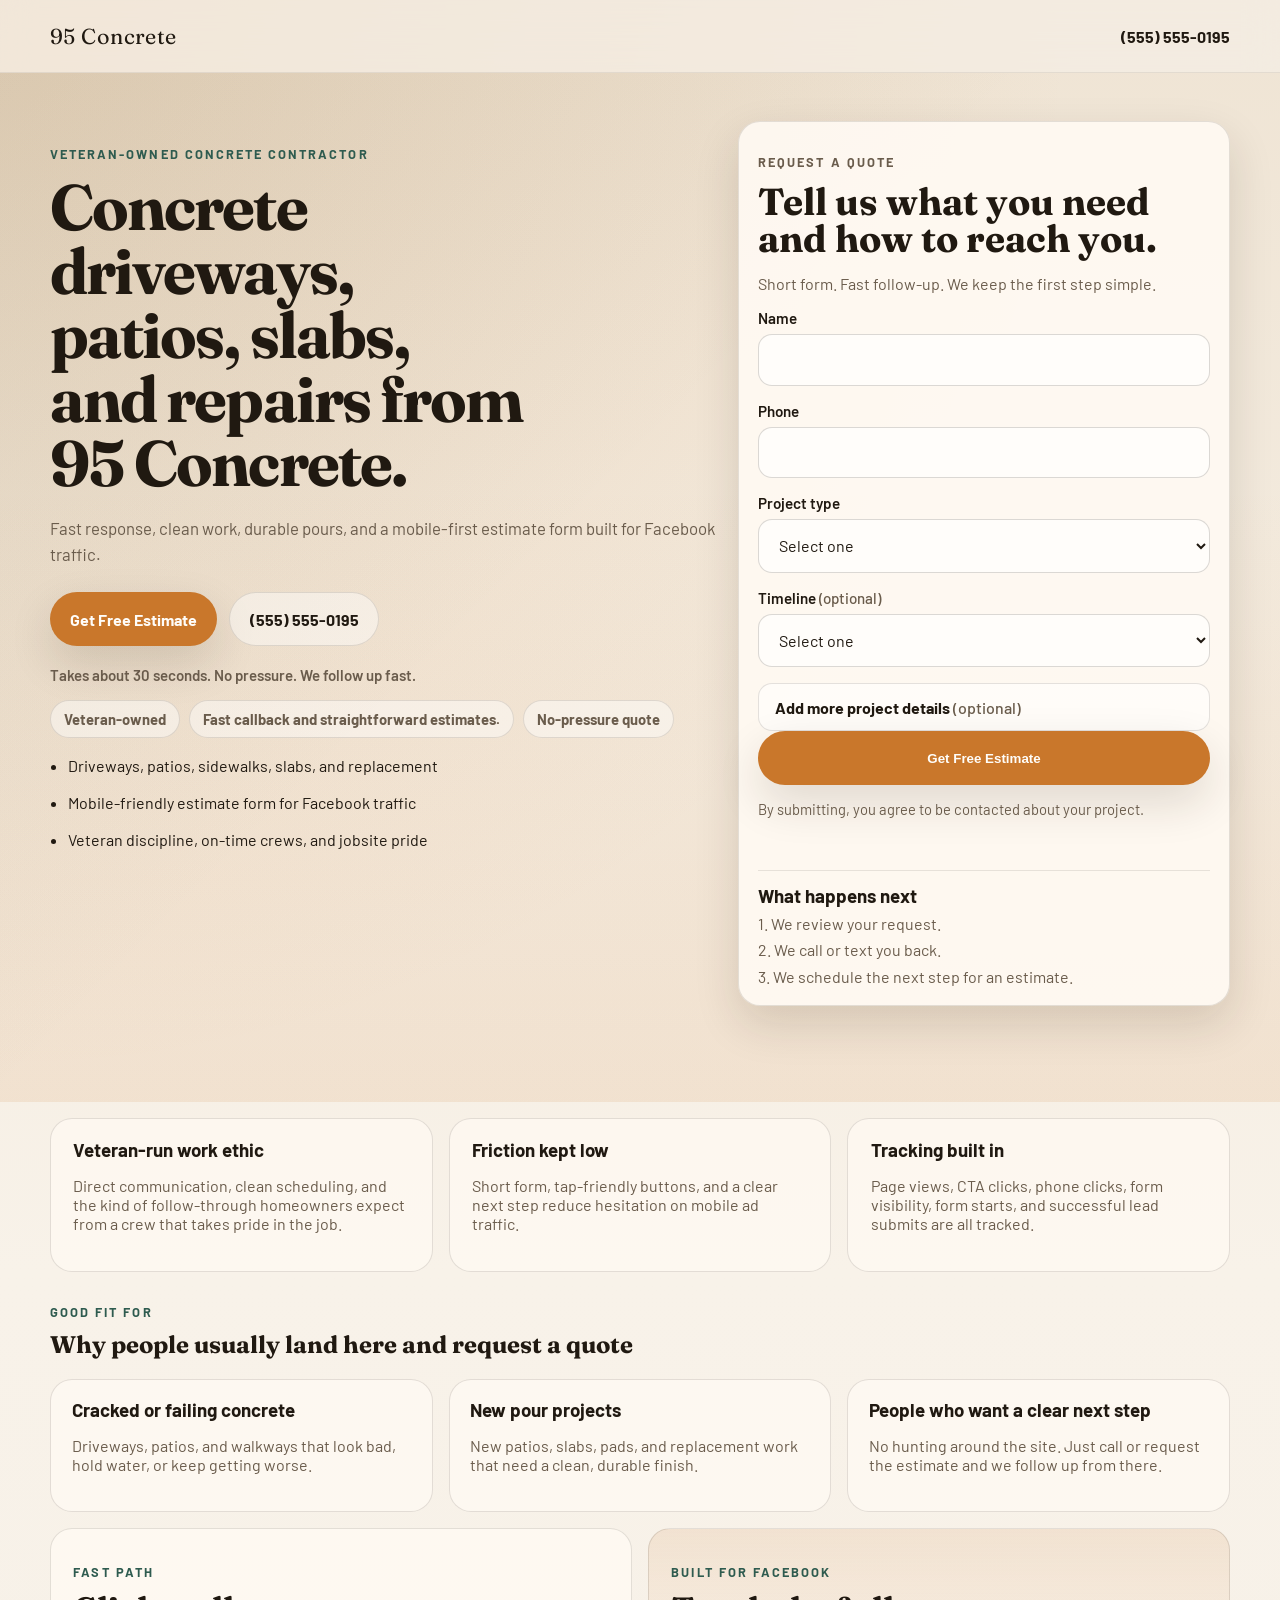
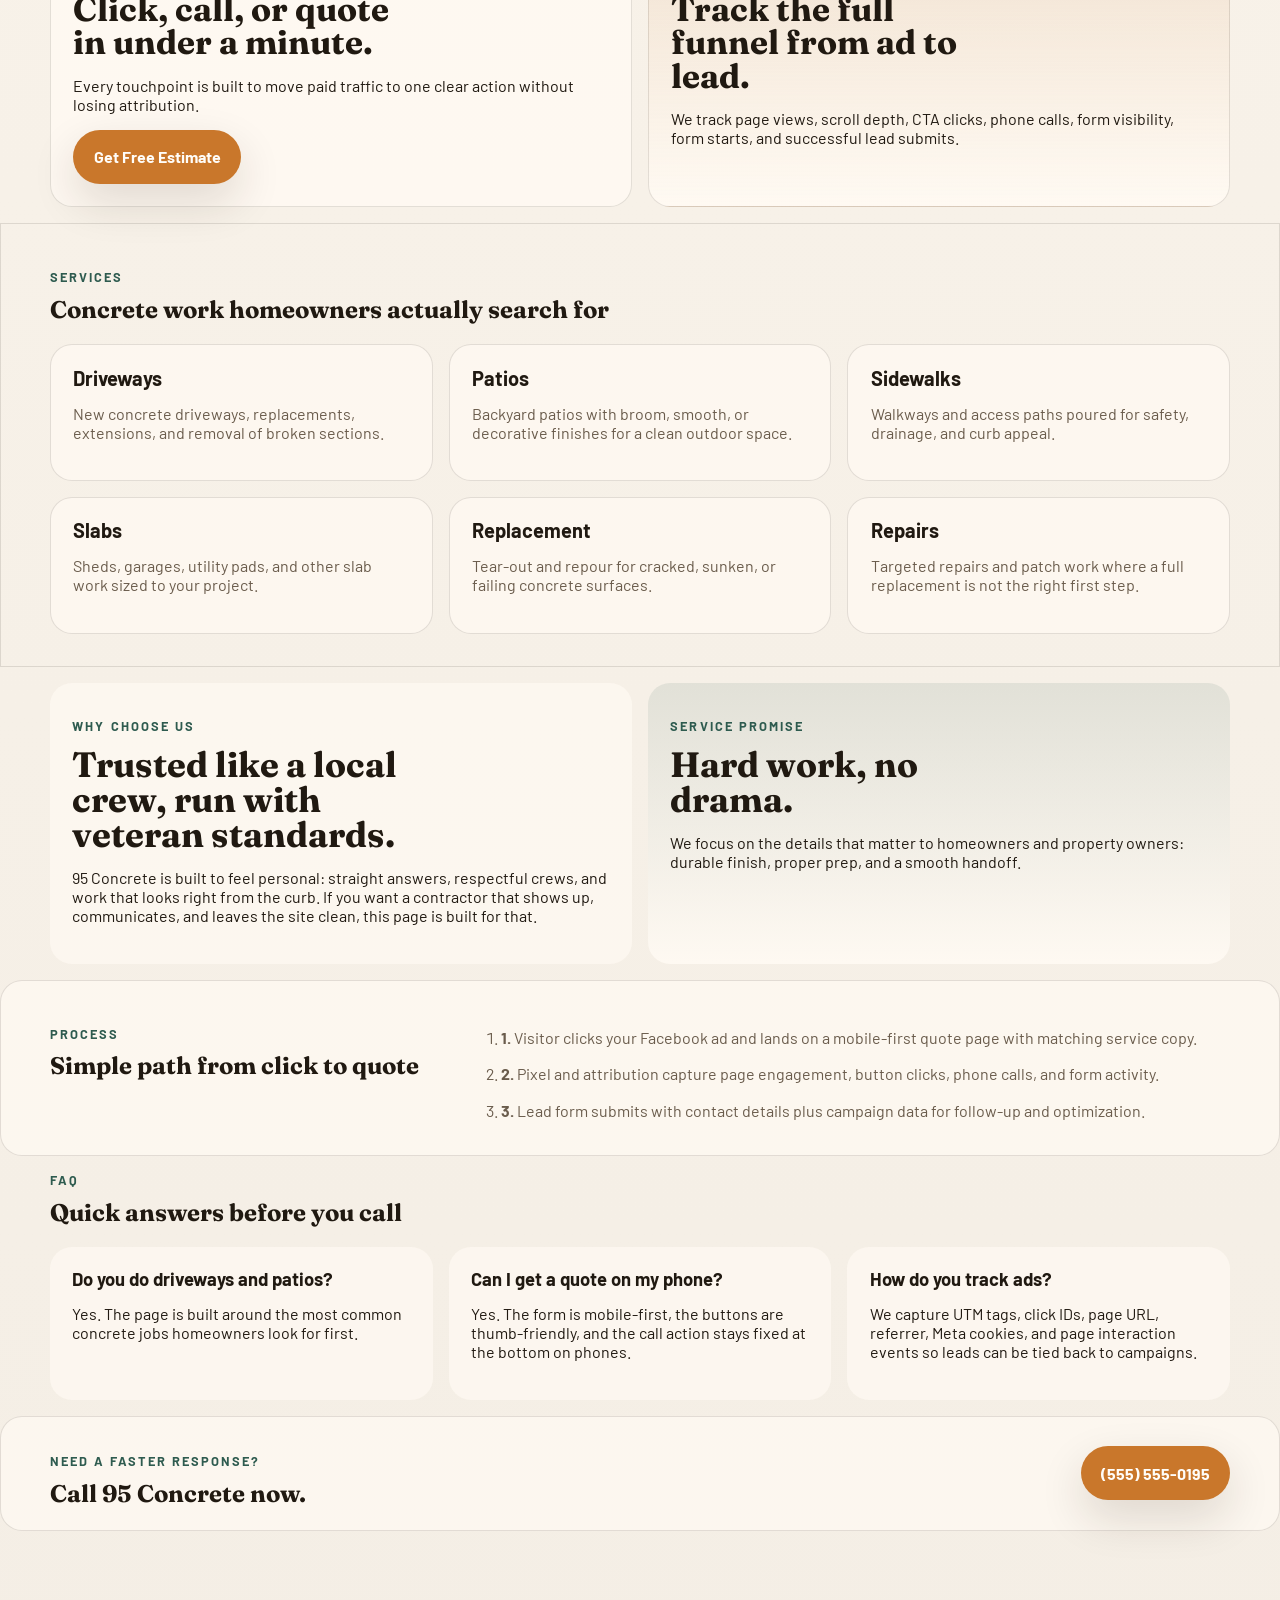
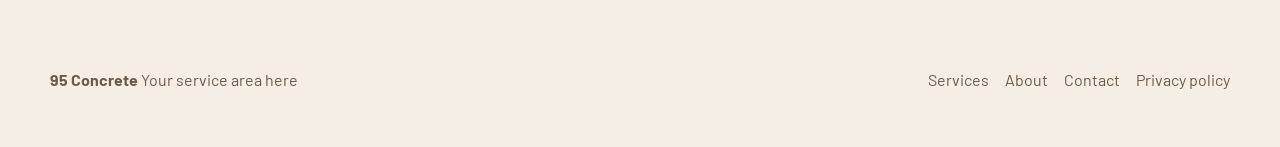
==== commit 2c3838e4: "Refine funnel copy and shared Facebook tracking" ====
--- a/index.html
+++ b/index.html
@@ -18,14 +18,17 @@
   >
   <meta property="og:type" content="website">
   <meta property="og:url" content="https://digitalreflection.github.io/95-concrete-landing-page/">
-  <meta property="og:image" content="https://placehold.co/1200x630/e9dfcf/1e1b16?text=95+Concrete">
+  <meta property="og:image" content="https://digitalreflection.github.io/95-concrete-landing-page/og-image.svg">
   <meta property="og:image:width" content="1200">
   <meta property="og:image:height" content="630">
   <meta property="og:image:alt" content="95 Concrete concrete contractor landing page">
   <meta name="twitter:card" content="summary_large_image">
   <meta name="twitter:title" content="95 Concrete | Concrete Driveways, Patios, Slabs, and Repairs">
-  <meta name="twitter:description" content="95 Concrete is a veteran-owned concrete contractor building and replacing driveways, patios, sidewalks, slabs, and repairs.">
-  <meta name="twitter:image" content="https://placehold.co/1200x630/e9dfcf/1e1b16?text=95+Concrete">
+  <meta
+    name="twitter:description"
+    content="95 Concrete is a veteran-owned concrete contractor building and replacing driveways, patios, sidewalks, slabs, and repairs."
+  >
+  <meta name="twitter:image" content="https://digitalreflection.github.io/95-concrete-landing-page/og-image.svg">
   <meta name="theme-color" content="#c9772b">
   <link rel="preconnect" href="https://fonts.googleapis.com">
   <link rel="preconnect" href="https://fonts.gstatic.com" crossorigin>
@@ -34,35 +37,7 @@
     rel="stylesheet"
   >
   <link rel="stylesheet" href="styles.css">
-
-  <script>
-    window.SITE_CONFIG = {
-      companyName: "95 Concrete",
-      phoneDisplay: "(555) 555-0195",
-      phoneLink: "+15555550195",
-      serviceArea: "Your service area here",
-      metaPixelId: "REPLACE_WITH_META_PIXEL_ID",
-      leadEndpoint: "REPLACE_WITH_FORM_ENDPOINT",
-      leadEndpointMode: "json",
-      thankYouUrl: "thank-you.html"
-    };
-  </script>
-
-  <script>
-    !function(f,b,e,v,n,t,s)
-    {if(f.fbq)return;n=f.fbq=function(){n.callMethod?
-    n.callMethod.apply(n,arguments):n.queue.push(arguments)};
-    if(!f._fbq)f._fbq=n;n.push=n;n.loaded=!0;n.version='2.0';
-    n.queue=[];t=b.createElement(e);t.async=!0;
-    t.src=v;s=b.getElementsByTagName(e)[0];
-    s.parentNode.insertBefore(t,s)}(window, document,'script',
-    'https://connect.facebook.net/en_US/fbevents.js');
-
-    if (window.SITE_CONFIG.metaPixelId && window.SITE_CONFIG.metaPixelId !== "REPLACE_WITH_META_PIXEL_ID") {
-      fbq("init", window.SITE_CONFIG.metaPixelId);
-      fbq("track", "PageView");
-    }
-  </script>
+  <script src="site-config.js"></script>
   <script type="application/ld+json">
   {
     "@context": "https://schema.org",
@@ -76,7 +51,7 @@
         "description": "95 Concrete is a veteran-owned concrete contractor building and replacing driveways, patios, sidewalks, slabs, and repairs.",
         "areaServed": "Your service area here",
         "priceRange": "$$",
-        "image": "https://placehold.co/1200x630/e9dfcf/1e1b16?text=95+Concrete",
+        "image": "https://digitalreflection.github.io/95-concrete-landing-page/og-image.svg",
         "sameAs": []
       },
       {
@@ -114,16 +89,11 @@
   }
   </script>
 </head>
-<body>
+<body data-page-type="landing" data-page-name="facebook-landing">
   <header class="site-header">
     <div class="container header-inner">
-      <a class="brand" href="#top">95 Concrete</a>
-      <nav class="site-nav" aria-label="Primary">
-        <a href="services.html">Services</a>
-        <a href="about.html">About</a>
-        <a href="contact.html">Contact</a>
-      </nav>
-      <a class="header-phone" href="tel:+15555550195" data-track="phone-header">(555) 555-0195</a>
+      <a class="brand" href="#top" data-company-name>95 Concrete</a>
+      <a class="header-phone" href="tel:+15555550195" data-replace-phone-text data-track="phone-header">(555) 555-0195</a>
     </div>
   </header>
 
@@ -133,19 +103,27 @@
       <div class="container hero-grid">
         <div class="hero-copy">
           <p class="eyebrow">Veteran-owned concrete contractor</p>
-          <h1>Concrete driveways, patios, slabs, and repairs from 95 Concrete.</h1>
-          <p class="hero-text">
+          <h1 data-dynamic-headline>Concrete driveways, patios, slabs, and repairs from 95 Concrete.</h1>
+          <p class="hero-text" data-dynamic-subheadline>
             Fast response, clean work, durable pours, and a mobile-first estimate form built for Facebook traffic.
           </p>
 
           <div class="hero-actions">
-            <a class="button button-primary" href="#quote-form" data-track="hero-cta">Get Free Estimate</a>
-            <a class="button button-secondary" href="tel:+15555550195" data-track="phone-hero">Call Now</a>
+            <a class="button button-primary" href="#quote-form" data-track="hero-cta" data-cta-label>Get Free Estimate</a>
+            <a class="button button-secondary" href="tel:+15555550195" data-replace-phone-text data-track="phone-hero">Call Now</a>
           </div>
 
+          <p class="cta-note" data-cta-note>Takes about 30 seconds. No pressure. We follow up fast.</p>
+
+          <div class="trust-strip" aria-label="Trust signals">
+            <span>Veteran-owned</span>
+            <span data-response-promise>Fast callback and straightforward estimates.</span>
+            <span>No-pressure quote</span>
+          </div>
+
           <ul class="hero-points">
-            <li>Driveways, patios, sidewalks, slabs</li>
-            <li>Repair, replacement, and new pours</li>
+            <li>Driveways, patios, sidewalks, slabs, and replacement</li>
+            <li>Mobile-friendly estimate form for Facebook traffic</li>
             <li>Veteran discipline, on-time crews, and jobsite pride</li>
           </ul>
         </div>
@@ -153,62 +131,64 @@
         <aside class="lead-card" aria-label="Request a quote">
           <div class="lead-card-top">
             <p class="lead-kicker">Request a quote</p>
-            <h2>Tell us about your project</h2>
-            <p>We’ll track your ad traffic, source, and lead submissions so follow-up stays organized.</p>
+            <h2>Tell us what you need and how to reach you.</h2>
+            <p>Short form. Fast follow-up. We keep the first step simple.</p>
           </div>
 
           <form id="quote-form" class="lead-form" novalidate>
-            <div class="field-row">
+            <label>
+              <span>Name</span>
+              <input type="text" name="name" autocomplete="name" required>
+            </label>
+
+            <label>
+              <span>Phone</span>
+              <input type="tel" name="phone" autocomplete="tel" required>
+            </label>
+
+            <label>
+              <span>Project type</span>
+              <select name="project_type" required>
+                <option value="">Select one</option>
+                <option>Driveway</option>
+                <option>Patio</option>
+                <option>Sidewalk</option>
+                <option>Slab</option>
+                <option>Concrete replacement</option>
+                <option>Repair</option>
+                <option>Other</option>
+              </select>
+            </label>
+
+            <label>
+              <span>Timeline <em>(optional)</em></span>
+              <select name="timeline">
+                <option value="">Select one</option>
+                <option>ASAP</option>
+                <option>Within 30 days</option>
+                <option>1 to 3 months</option>
+                <option>Just researching</option>
+              </select>
+            </label>
+
+            <details class="optional-fields">
+              <summary>Add more project details <span>(optional)</span></summary>
+
               <label>
-                <span>Name</span>
-                <input type="text" name="name" autocomplete="name" required>
+                <span>Email <em>(optional)</em></span>
+                <input type="email" name="email" autocomplete="email">
               </label>
+
               <label>
-                <span>Phone</span>
-                <input type="tel" name="phone" autocomplete="tel" required>
+                <span>Project address <em>(optional)</em></span>
+                <input type="text" name="address" autocomplete="street-address">
               </label>
-            </div>
-
-            <label>
-              <span>Email <em>(optional)</em></span>
-              <input type="email" name="email" autocomplete="email">
-            </label>
-
-            <label>
-              <span>Project address <em>(optional)</em></span>
-              <input type="text" name="address" autocomplete="street-address">
-            </label>
-
-            <div class="field-row">
+
               <label>
-                <span>Project type</span>
-                <select name="project_type" required>
-                  <option value="">Select one</option>
-                  <option>Driveway</option>
-                  <option>Patio</option>
-                  <option>Sidewalk</option>
-                  <option>Slab</option>
-                  <option>Concrete replacement</option>
-                  <option>Repair</option>
-                  <option>Other</option>
-                </select>
+                <span>Project details <em>(optional)</em></span>
+                <textarea name="details" rows="4" placeholder="Size, condition, finish, or anything else that helps us quote."></textarea>
               </label>
-              <label>
-                <span>Timeline</span>
-                <select name="timeline">
-                  <option value="">Select one</option>
-                  <option>ASAP</option>
-                  <option>Within 30 days</option>
-                  <option>1 to 3 months</option>
-                  <option>Just researching</option>
-                </select>
-              </label>
-            </div>
-
-            <label>
-              <span>Project details</span>
-              <textarea name="details" rows="4" placeholder="Size, current condition, finish, or anything else that helps us quote."></textarea>
-            </label>
+            </details>
 
             <input type="hidden" name="page_url">
             <input type="hidden" name="page_title">
@@ -225,10 +205,19 @@
             <input type="hidden" name="event_id">
             <input type="hidden" name="submitted_at">
 
-            <button class="button button-primary button-block" type="submit">Request Free Estimate</button>
+            <button class="button button-primary button-block" type="submit" data-track="form-submit-intent" data-cta-label>
+              Request Free Estimate
+            </button>
             <p class="form-note">By submitting, you agree to be contacted about your project.</p>
             <p id="form-status" class="form-status" role="status" aria-live="polite"></p>
           </form>
+
+          <div class="next-steps">
+            <h3>What happens next</h3>
+            <p>1. We review your request.</p>
+            <p>2. We call or text you back.</p>
+            <p>3. We schedule the next step for an estimate.</p>
+          </div>
         </aside>
       </div>
     </section>
@@ -240,12 +229,54 @@
           <p>Direct communication, clean scheduling, and the kind of follow-through homeowners expect from a crew that takes pride in the job.</p>
         </article>
         <article>
-          <h3>Built for follow-up</h3>
-          <p>Clear forms, phone CTAs, and a fast-response layout remove friction for motivated buyers.</p>
+          <h3>Friction kept low</h3>
+          <p>Short form, tap-friendly buttons, and a clear next step reduce hesitation on mobile ad traffic.</p>
         </article>
         <article>
-          <h3>Built for optimization</h3>
-          <p>Meta Pixel events are triggered on page view, CTA clicks, form start, and successful lead submits.</p>
+          <h3>Tracking built in</h3>
+          <p>Page views, CTA clicks, phone clicks, form visibility, form starts, and successful lead submits are all tracked.</p>
+        </article>
+      </div>
+    </section>
+
+    <section class="fit">
+      <div class="container">
+        <div class="section-heading">
+          <p class="eyebrow">Good fit for</p>
+          <h2>Why people usually land here and request a quote</h2>
+        </div>
+        <div class="fit-grid">
+          <article class="fit-card">
+            <h3>Cracked or failing concrete</h3>
+            <p>Driveways, patios, and walkways that look bad, hold water, or keep getting worse.</p>
+          </article>
+          <article class="fit-card">
+            <h3>New pour projects</h3>
+            <p>New patios, slabs, pads, and replacement work that need a clean, durable finish.</p>
+          </article>
+          <article class="fit-card">
+            <h3>People who want a clear next step</h3>
+            <p>No hunting around the site. Just call or request the estimate and we follow up from there.</p>
+          </article>
+        </div>
+      </div>
+    </section>
+
+    <section class="services-overview">
+      <div class="container services-overview-grid">
+        <article class="overview-card">
+          <p class="eyebrow">Fast path</p>
+          <h2>Click, call, or quote in under a minute.</h2>
+          <p>Every touchpoint is built to move paid traffic to one clear action without losing attribution.</p>
+          <div class="overview-actions">
+            <a class="button button-primary" href="#quote-form" data-track="overview-cta">Get Free Estimate</a>
+            <a class="button button-secondary hidden" href="#" data-track="reviews-cta" data-review-link>Read reviews</a>
+          </div>
+        </article>
+        <article class="overview-card overview-accent">
+          <p class="eyebrow">Built for Facebook</p>
+          <h2>Track the full funnel from ad to lead.</h2>
+          <p>We track page views, scroll depth, CTA clicks, phone calls, form visibility, form starts, and successful lead submits.</p>
         </article>
       </div>
     </section>
@@ -291,8 +322,8 @@
           <p class="eyebrow">Why choose us</p>
           <h2>Trusted like a local crew, run with veteran standards.</h2>
           <p>
-            95 Concrete is set up to feel personal: straight answers, respectful crews, and work that looks right from the curb.
-            If you want a contractor that shows up, communicates, and leaves the site clean, this is the page for that.
+            95 Concrete is built to feel personal: straight answers, respectful crews, and work that looks right from the curb.
+            If you want a contractor that shows up, communicates, and leaves the site clean, this page is built for that.
           </p>
         </article>
         <article class="story-card story-accent">
@@ -305,22 +336,6 @@
       </div>
     </section>
 
-    <section class="services-overview">
-      <div class="container services-overview-grid">
-        <article class="overview-card">
-          <p class="eyebrow">Fast path</p>
-          <h2>Click, call, or quote in under a minute.</h2>
-          <p>Every touchpoint is built to send warm traffic to the right next step and keep lead attribution intact.</p>
-          <a class="button button-primary" href="#quote-form" data-track="overview-cta">Get Free Estimate</a>
-        </article>
-        <article class="overview-card overview-accent">
-          <p class="eyebrow">Built for Facebook</p>
-          <h2>Track the full funnel from ad to booked job.</h2>
-          <p>We track view, scroll, button clicks, form start, and form submit events so you can optimize the campaigns that actually convert.</p>
-        </article>
-      </div>
-    </section>
-
     <section class="process">
       <div class="container process-grid">
         <div class="section-heading">
@@ -328,14 +343,14 @@
           <h2>Simple path from click to quote</h2>
         </div>
         <ol class="steps">
-          <li><strong>1.</strong> Visitor clicks your Facebook ad and lands here with campaign tags intact.</li>
-          <li><strong>2.</strong> Pixel tracks page engagement, button clicks, and form activity.</li>
-          <li><strong>3.</strong> Lead form submits with contact details plus attribution data for follow-up.</li>
+          <li><strong>1.</strong> Visitor clicks your Facebook ad and lands on a mobile-first quote page with matching service copy.</li>
+          <li><strong>2.</strong> Pixel and attribution capture page engagement, button clicks, phone calls, and form activity.</li>
+          <li><strong>3.</strong> Lead form submits with contact details plus campaign data for follow-up and optimization.</li>
         </ol>
       </div>
     </section>
 
-    <section class="faq">
+    <section class="faq" id="faq">
       <div class="container">
         <div class="section-heading">
           <p class="eyebrow">FAQ</p>
@@ -352,7 +367,7 @@
           </article>
           <article class="faq-card">
             <h3>How do you track ads?</h3>
-            <p>We capture UTM tags, click IDs, page URL, referrer, and Meta Pixel events so leads can be tied back to campaigns.</p>
+            <p>We capture UTM tags, click IDs, page URL, referrer, Meta cookies, and page interaction events so leads can be tied back to campaigns.</p>
           </article>
         </div>
       </div>
@@ -364,19 +379,19 @@
           <p class="eyebrow">Need a faster response?</p>
           <h2>Call 95 Concrete now.</h2>
         </div>
-        <a class="button button-primary" href="tel:+15555550195" data-track="phone-footer">(555) 555-0195</a>
+        <a class="button button-primary" href="tel:+15555550195" data-replace-phone-text data-track="phone-footer">(555) 555-0195</a>
       </div>
     </section>
   </main>
 
   <div class="mobile-bar" aria-label="Quick contact actions">
     <a class="mobile-bar-button mobile-bar-call" href="tel:+15555550195" data-track="phone-mobile-bar">Call Now</a>
-    <a class="mobile-bar-button mobile-bar-quote" href="#quote-form" data-track="mobile-bar-cta">Free Estimate</a>
+    <a class="mobile-bar-button mobile-bar-quote" href="#quote-form" data-track="mobile-bar-cta" data-cta-label>Free Estimate</a>
   </div>
 
   <footer class="site-footer">
     <div class="container footer-inner">
-      <p><strong>95 Concrete</strong> <span id="service-area">Your service area here</span></p>
+      <p><strong data-company-name>95 Concrete</strong> <span id="service-area" data-service-area>Your service area here</span></p>
       <p class="footer-links">
         <a href="services.html">Services</a>
         <a href="about.html">About</a>
@@ -386,6 +401,7 @@
     </div>
   </footer>
 
+  <script src="site.js"></script>
   <script src="script.js"></script>
 </body>
 </html>
--- a/styles.css
+++ b/styles.css
@@ -35,8 +35,16 @@
   text-decoration: none;
 }
 
+summary {
+  cursor: pointer;
+}
+
 img {
   max-width: 100%;
+}
+
+.hidden {
+  display: none !important;
 }
 
 .container {
@@ -149,6 +157,7 @@
 .hero-text,
 .lead-card p,
 .service-card p,
+.fit-card p,
 .proof p,
 .steps,
 .form-note,
@@ -168,6 +177,29 @@
   flex-wrap: wrap;
   gap: 0.75rem;
   margin: 1.5rem 0 1.25rem;
+}
+
+.cta-note {
+  margin: 0 0 1rem;
+  color: var(--muted);
+  font-size: 0.94rem;
+  font-weight: 600;
+}
+
+.trust-strip {
+  display: flex;
+  flex-wrap: wrap;
+  gap: 0.6rem;
+}
+
+.trust-strip span {
+  padding: 0.55rem 0.8rem;
+  border: 1px solid rgba(32, 25, 17, 0.12);
+  border-radius: 999px;
+  background: rgba(255, 255, 255, 0.45);
+  color: var(--muted);
+  font-size: 0.92rem;
+  font-weight: 700;
 }
 
 .button {
@@ -243,6 +275,28 @@
   margin-top: 1rem;
 }
 
+.optional-fields {
+  margin-top: 1rem;
+  border: 1px solid rgba(32, 25, 17, 0.12);
+  border-radius: 14px;
+  background: rgba(255, 255, 255, 0.55);
+  padding: 0.85rem 1rem;
+}
+
+.optional-fields summary {
+  font-weight: 700;
+  list-style: none;
+}
+
+.optional-fields summary span {
+  color: var(--muted);
+  font-weight: 500;
+}
+
+.optional-fields summary::-webkit-details-marker {
+  display: none;
+}
+
 .field-row {
   grid-template-columns: repeat(2, minmax(0, 1fr));
   gap: 1rem;
@@ -299,8 +353,23 @@
   margin-top: 0.8rem;
 }
 
+.next-steps {
+  margin-top: 1rem;
+  padding-top: 1rem;
+  border-top: 1px solid rgba(32, 25, 17, 0.1);
+}
+
+.next-steps h3 {
+  margin-bottom: 0.55rem;
+}
+
+.next-steps p {
+  margin: 0.45rem 0 0;
+}
+
 .proof,
 .story,
+.fit,
 .services-overview,
 .services,
 .process,
@@ -347,6 +416,12 @@
   gap: 1rem;
 }
 
+.fit-grid {
+  display: grid;
+  grid-template-columns: repeat(3, minmax(0, 1fr));
+  gap: 1rem;
+}
+
 .story-card h2 {
   margin-top: 0.55rem;
   font-size: clamp(1.55rem, 3vw, 2.2rem);
@@ -364,6 +439,13 @@
   border: 1px solid var(--line);
 }
 
+.overview-actions {
+  display: flex;
+  flex-wrap: wrap;
+  gap: 0.75rem;
+  margin-top: 1rem;
+}
+
 .overview-accent {
   background: linear-gradient(180deg, rgba(201, 119, 43, 0.12), rgba(255, 250, 243, 0.92));
 }
@@ -378,6 +460,17 @@
   display: flex;
   gap: 1rem;
   flex-wrap: wrap;
+}
+
+.fit-card {
+  padding: 1.3rem;
+  border-radius: var(--radius);
+  border: 1px solid var(--line);
+  background: rgba(255, 250, 243, 0.75);
+}
+
+.fit-card h3 {
+  margin-bottom: 0.65rem;
 }
 
 .faq-grid {
@@ -467,6 +560,7 @@
   .hero-grid,
   .proof-grid,
   .story-grid,
+  .fit-grid,
   .services-overview-grid,
   .service-grid,
   .process-grid,
@@ -560,6 +654,7 @@
 
   .proof,
   .story,
+  .fit,
   .services,
   .process,
   .faq {
@@ -570,11 +665,16 @@
   .service-card,
   .proof article,
   .story-card,
+  .fit-card,
   .overview-card,
   .faq-card {
     padding: 1.1rem;
   }
 
+  .trust-strip {
+    display: grid;
+  }
+
   .mobile-bar {
     display: flex;
   }
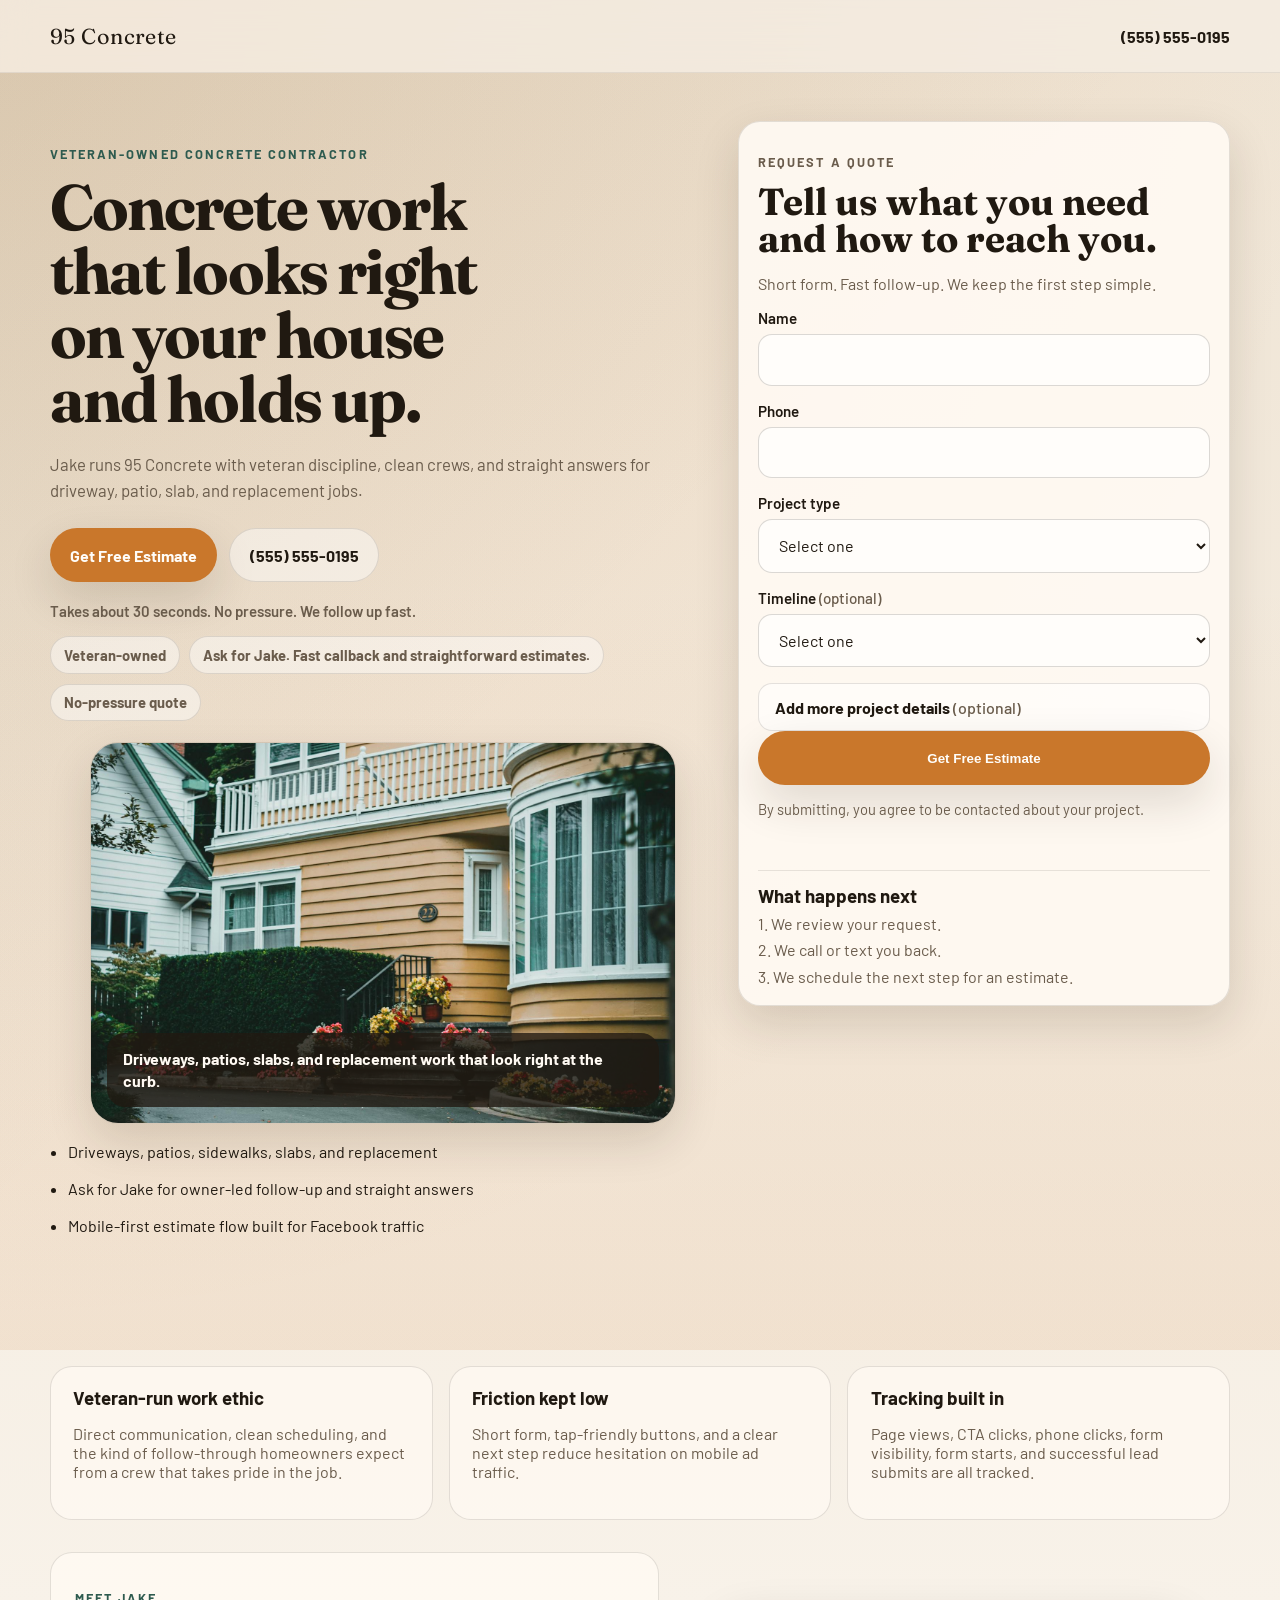
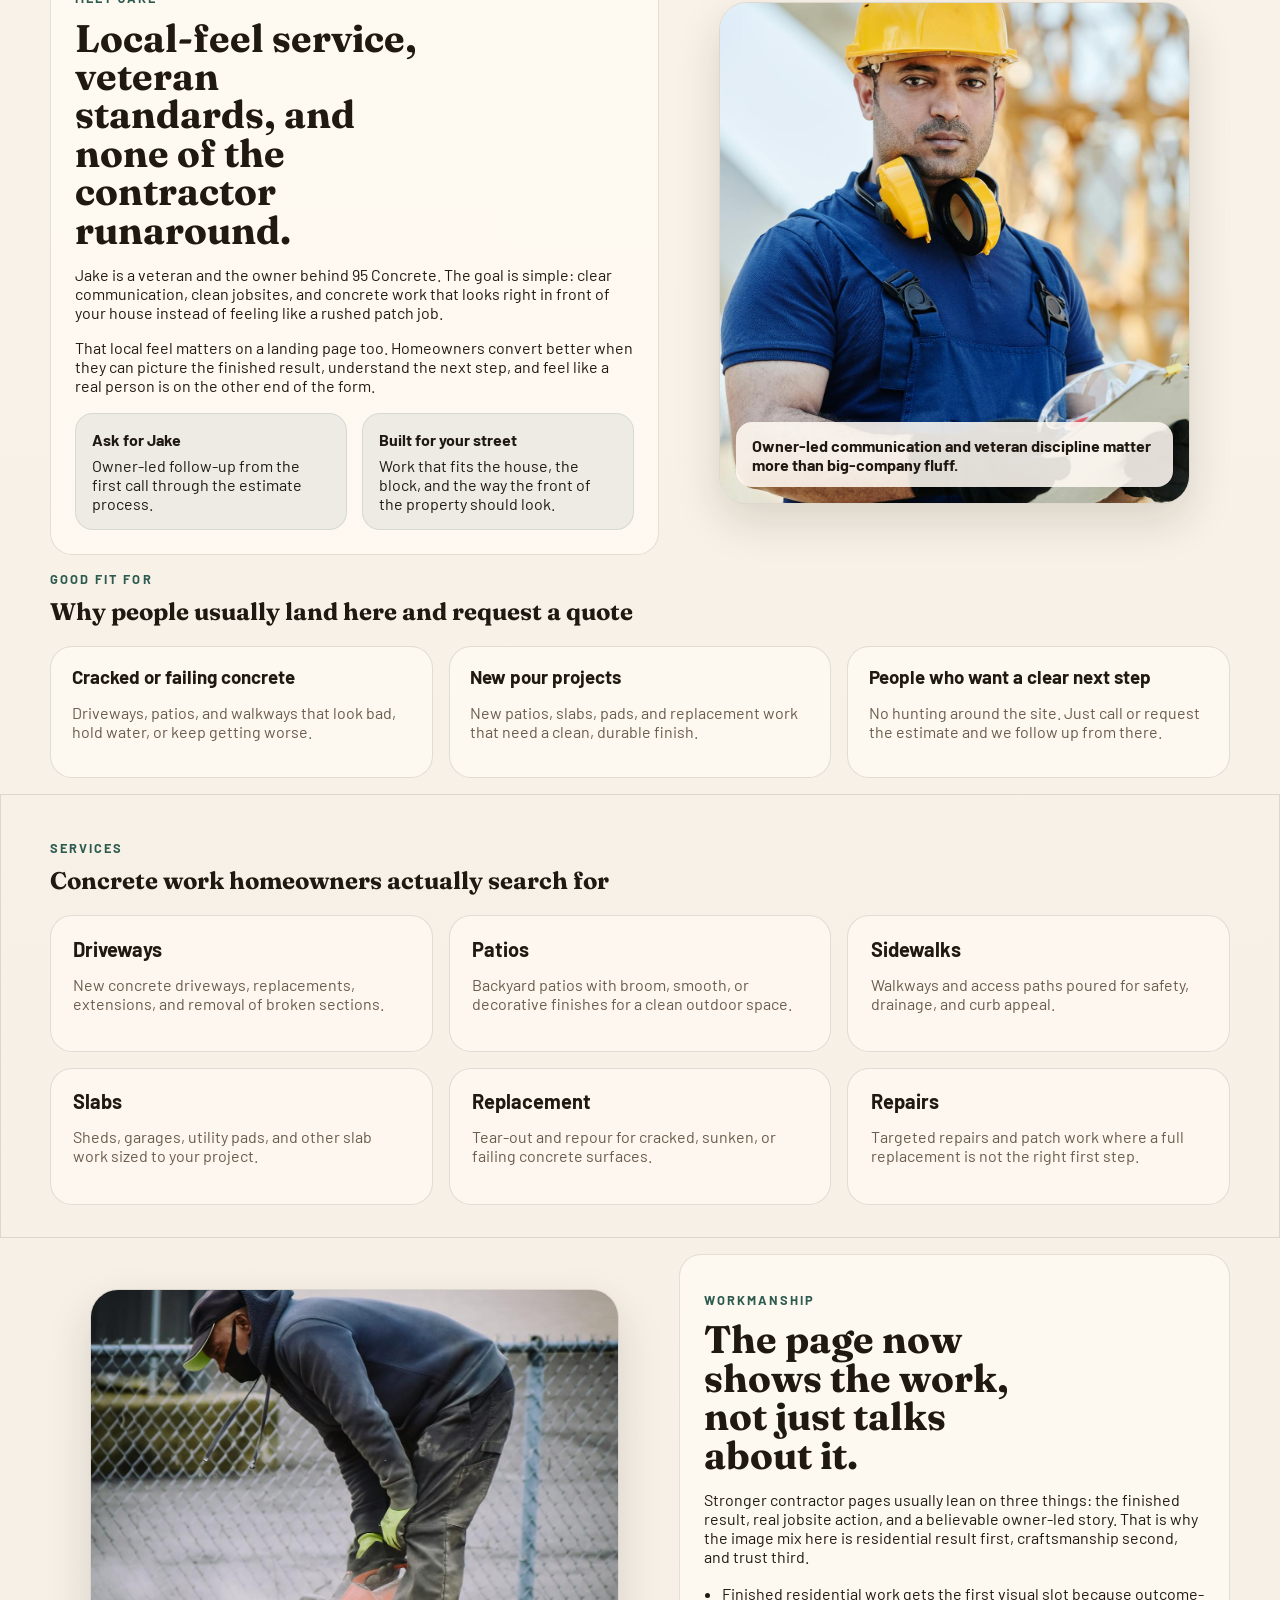
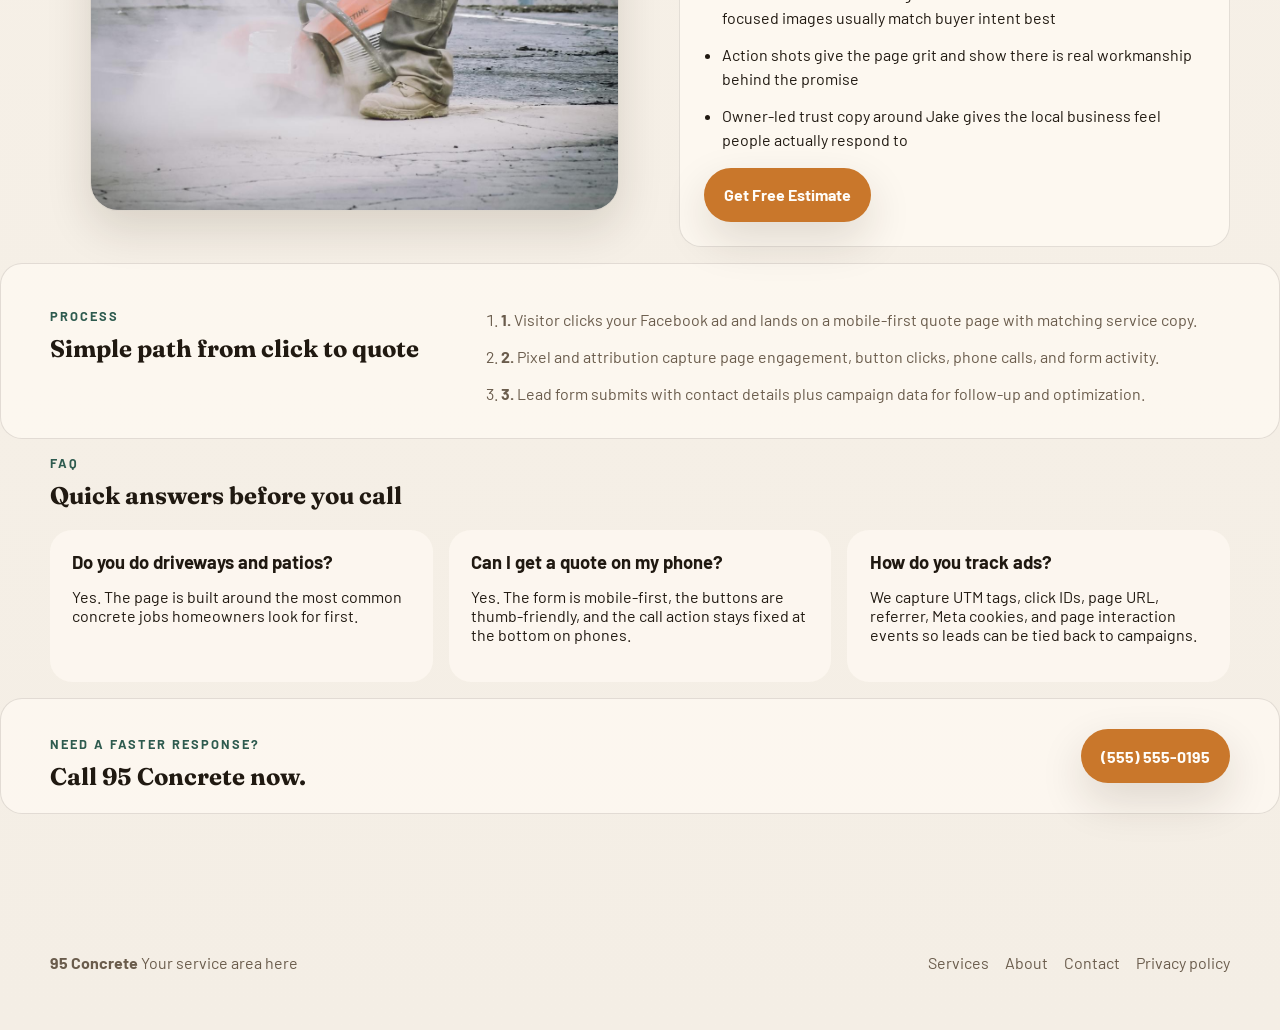
==== commit 13a9ebad: "Add free stock imagery and local brand polish" ====
--- a/index.html
+++ b/index.html
@@ -103,9 +103,9 @@
       <div class="container hero-grid">
         <div class="hero-copy">
           <p class="eyebrow">Veteran-owned concrete contractor</p>
-          <h1 data-dynamic-headline>Concrete driveways, patios, slabs, and repairs from 95 Concrete.</h1>
+          <h1 data-dynamic-headline>Concrete work that looks right on your house and holds up.</h1>
           <p class="hero-text" data-dynamic-subheadline>
-            Fast response, clean work, durable pours, and a mobile-first estimate form built for Facebook traffic.
+            Jake runs 95 Concrete with veteran discipline, clean crews, and straight answers for driveway, patio, slab, and replacement jobs.
           </p>
 
           <div class="hero-actions">
@@ -117,14 +117,25 @@
 
           <div class="trust-strip" aria-label="Trust signals">
             <span>Veteran-owned</span>
-            <span data-response-promise>Fast callback and straightforward estimates.</span>
+            <span data-response-promise>Ask for Jake. Fast callback and straightforward estimates.</span>
             <span>No-pressure quote</span>
           </div>
+
+          <figure class="hero-photo-frame">
+            <img
+              class="hero-photo"
+              src="assets/images/driveway-hero.jpg"
+              alt="Finished residential concrete driveway in front of a house"
+              loading="eager"
+              decoding="async"
+            >
+            <div class="hero-photo-tag">Driveways, patios, slabs, and replacement work that look right at the curb.</div>
+          </figure>
 
           <ul class="hero-points">
             <li>Driveways, patios, sidewalks, slabs, and replacement</li>
-            <li>Mobile-friendly estimate form for Facebook traffic</li>
-            <li>Veteran discipline, on-time crews, and jobsite pride</li>
+            <li>Ask for <span data-owner-name>Jake</span> for owner-led follow-up and straight answers</li>
+            <li>Mobile-first estimate flow built for Facebook traffic</li>
           </ul>
         </div>
 
@@ -239,6 +250,42 @@
       </div>
     </section>
 
+    <section class="owner-story">
+      <div class="container owner-story-grid">
+        <article class="owner-copy">
+          <p class="eyebrow">Meet <span data-owner-name>Jake</span></p>
+          <h2>Local-feel service, veteran standards, and none of the contractor runaround.</h2>
+          <p>
+            <span data-owner-name>Jake</span> is a veteran and the owner behind 95 Concrete. The goal is simple: clear communication,
+            clean jobsites, and concrete work that looks right in front of your house instead of feeling like a rushed patch job.
+          </p>
+          <p>
+            That local feel matters on a landing page too. Homeowners convert better when they can picture the finished result,
+            understand the next step, and feel like a real person is on the other end of the form.
+          </p>
+          <div class="owner-notes">
+            <div>
+              <strong>Ask for Jake</strong>
+              <p>Owner-led follow-up from the first call through the estimate process.</p>
+            </div>
+            <div>
+              <strong>Built for your street</strong>
+              <p>Work that fits the house, the block, and the way the front of the property should look.</p>
+            </div>
+          </div>
+        </article>
+        <figure class="owner-media">
+          <img
+            src="assets/images/site-lead.jpg"
+            alt="Construction professional reviewing a jobsite"
+            loading="lazy"
+            decoding="async"
+          >
+          <figcaption>Owner-led communication and veteran discipline matter more than big-company fluff.</figcaption>
+        </figure>
+      </div>
+    </section>
+
     <section class="fit">
       <div class="container">
         <div class="section-heading">
@@ -262,25 +309,6 @@
       </div>
     </section>
 
-    <section class="services-overview">
-      <div class="container services-overview-grid">
-        <article class="overview-card">
-          <p class="eyebrow">Fast path</p>
-          <h2>Click, call, or quote in under a minute.</h2>
-          <p>Every touchpoint is built to move paid traffic to one clear action without losing attribution.</p>
-          <div class="overview-actions">
-            <a class="button button-primary" href="#quote-form" data-track="overview-cta">Get Free Estimate</a>
-            <a class="button button-secondary hidden" href="#" data-track="reviews-cta" data-review-link>Read reviews</a>
-          </div>
-        </article>
-        <article class="overview-card overview-accent">
-          <p class="eyebrow">Built for Facebook</p>
-          <h2>Track the full funnel from ad to lead.</h2>
-          <p>We track page views, scroll depth, CTA clicks, phone calls, form visibility, form starts, and successful lead submits.</p>
-        </article>
-      </div>
-    </section>
-
     <section class="services">
       <div class="container">
         <div class="section-heading">
@@ -316,22 +344,33 @@
       </div>
     </section>
 
-    <section class="story">
-      <div class="container story-grid">
-        <article class="story-card">
-          <p class="eyebrow">Why choose us</p>
-          <h2>Trusted like a local crew, run with veteran standards.</h2>
+    <section class="craft-section">
+      <div class="container craft-grid">
+        <figure class="craft-media">
+          <img
+            src="assets/images/concrete-cutting.jpg"
+            alt="Worker cutting concrete on site"
+            loading="lazy"
+            decoding="async"
+          >
+        </figure>
+        <article class="craft-copy">
+          <p class="eyebrow">Workmanship</p>
+          <h2>The page now shows the work, not just talks about it.</h2>
           <p>
-            95 Concrete is built to feel personal: straight answers, respectful crews, and work that looks right from the curb.
-            If you want a contractor that shows up, communicates, and leaves the site clean, this page is built for that.
+            Stronger contractor pages usually lean on three things: the finished result, real jobsite action,
+            and a believable owner-led story. That is why the image mix here is residential result first,
+            craftsmanship second, and trust third.
           </p>
-        </article>
-        <article class="story-card story-accent">
-          <p class="eyebrow">Service promise</p>
-          <h2>Hard work, no drama.</h2>
-          <p>
-            We focus on the details that matter to homeowners and property owners: durable finish, proper prep, and a smooth handoff.
-          </p>
+          <ul class="hero-points craft-points">
+            <li>Finished residential work gets the first visual slot because outcome-focused images usually match buyer intent best</li>
+            <li>Action shots give the page grit and show there is real workmanship behind the promise</li>
+            <li>Owner-led trust copy around <span data-owner-name>Jake</span> gives the local business feel people actually respond to</li>
+          </ul>
+          <div class="overview-actions">
+            <a class="button button-primary" href="#quote-form" data-track="craft-quote-cta">Get Free Estimate</a>
+            <a class="button button-secondary hidden" href="#" data-track="reviews-cta-secondary" data-review-link>Read reviews</a>
+          </div>
         </article>
       </div>
     </section>
--- a/styles.css
+++ b/styles.css
@@ -41,6 +41,7 @@
 
 img {
   max-width: 100%;
+  display: block;
 }
 
 .hidden {
@@ -200,6 +201,46 @@
   color: var(--muted);
   font-size: 0.92rem;
   font-weight: 700;
+}
+
+.hero-photo-frame,
+.owner-media,
+.craft-media {
+  position: relative;
+  overflow: hidden;
+  border-radius: calc(var(--radius) + 6px);
+  border: 1px solid rgba(32, 25, 17, 0.12);
+  box-shadow: var(--shadow);
+}
+
+.hero-photo-frame {
+  margin-top: 1.3rem;
+}
+
+.hero-photo,
+.owner-media img,
+.craft-media img {
+  width: 100%;
+  height: 100%;
+  object-fit: cover;
+}
+
+.hero-photo {
+  min-height: 290px;
+  max-height: 380px;
+}
+
+.hero-photo-tag {
+  position: absolute;
+  left: 1rem;
+  right: 1rem;
+  bottom: 1rem;
+  padding: 0.9rem 1rem;
+  border-radius: 18px;
+  background: rgba(32, 25, 17, 0.78);
+  color: #fffaf3;
+  font-weight: 700;
+  line-height: 1.4;
 }
 
 .button {
@@ -368,10 +409,12 @@
 }
 
 .proof,
+.owner-story,
 .story,
 .fit,
 .services-overview,
 .services,
+.craft-section,
 .process,
 .faq,
 .cta-strip {
@@ -408,6 +451,73 @@
   display: grid;
   grid-template-columns: repeat(2, minmax(0, 1fr));
   gap: 1rem;
+}
+
+.owner-story-grid,
+.craft-grid {
+  display: grid;
+  grid-template-columns: minmax(0, 1.05fr) minmax(0, 0.95fr);
+  gap: 1.25rem;
+  align-items: center;
+}
+
+.owner-copy,
+.craft-copy {
+  padding: 1.5rem;
+  border-radius: var(--radius);
+  border: 1px solid var(--line);
+  background: rgba(255, 250, 243, 0.8);
+}
+
+.owner-copy h2,
+.craft-copy h2 {
+  margin-top: 0.55rem;
+  font-size: clamp(1.7rem, 3vw, 2.5rem);
+  max-width: 13ch;
+}
+
+.owner-notes {
+  display: grid;
+  grid-template-columns: repeat(2, minmax(0, 1fr));
+  gap: 0.9rem;
+  margin-top: 1.1rem;
+}
+
+.owner-notes div {
+  padding: 1rem;
+  border-radius: 18px;
+  background: rgba(46, 91, 79, 0.08);
+  border: 1px solid rgba(46, 91, 79, 0.12);
+}
+
+.owner-notes p {
+  margin: 0.45rem 0 0;
+}
+
+.owner-media img {
+  min-height: 380px;
+  max-height: 500px;
+}
+
+.owner-media figcaption {
+  position: absolute;
+  left: 1rem;
+  right: 1rem;
+  bottom: 1rem;
+  padding: 0.85rem 1rem;
+  border-radius: 16px;
+  background: rgba(255, 250, 243, 0.88);
+  color: var(--text);
+  font-weight: 700;
+}
+
+.craft-media img {
+  min-height: 360px;
+  max-height: 520px;
+}
+
+.craft-points {
+  margin-top: 1rem;
 }
 
 .services-overview-grid {
@@ -559,10 +669,12 @@
 @media (max-width: 980px) {
   .hero-grid,
   .proof-grid,
+  .owner-story-grid,
   .story-grid,
   .fit-grid,
   .services-overview-grid,
   .service-grid,
+  .craft-grid,
   .process-grid,
   .faq-grid {
     grid-template-columns: 1fr;
@@ -644,6 +756,11 @@
     margin-bottom: 0;
   }
 
+  .hero-photo {
+    min-height: 220px;
+    max-height: 260px;
+  }
+
   .lead-card {
     padding: 1rem;
   }
@@ -653,9 +770,11 @@
   }
 
   .proof,
+  .owner-story,
   .story,
   .fit,
   .services,
+  .craft-section,
   .process,
   .faq {
     margin-top: 0.75rem;
@@ -664,9 +783,11 @@
 
   .service-card,
   .proof article,
+  .owner-copy,
   .story-card,
   .fit-card,
   .overview-card,
+  .craft-copy,
   .faq-card {
     padding: 1.1rem;
   }
@@ -675,6 +796,15 @@
     display: grid;
   }
 
+  .owner-notes {
+    grid-template-columns: 1fr;
+  }
+
+  .owner-media img,
+  .craft-media img {
+    min-height: 260px;
+  }
+
   .mobile-bar {
     display: flex;
   }
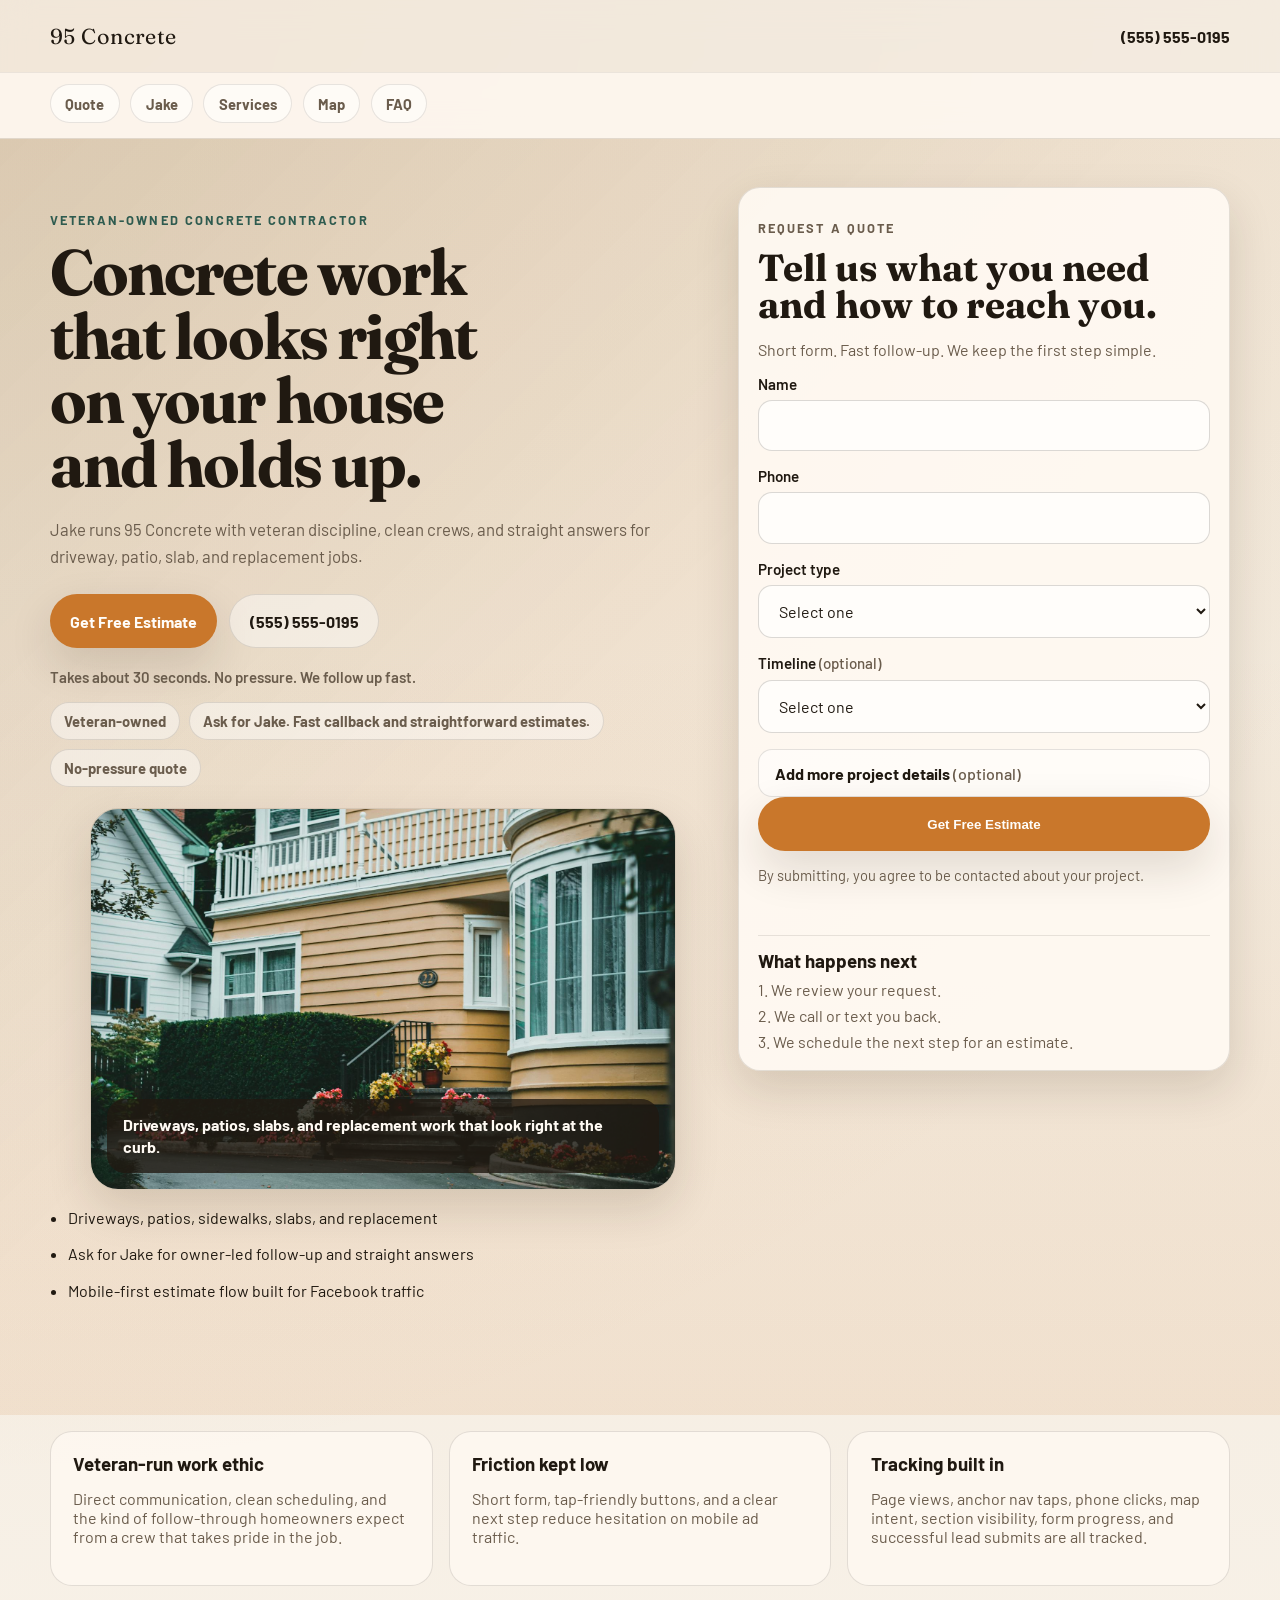
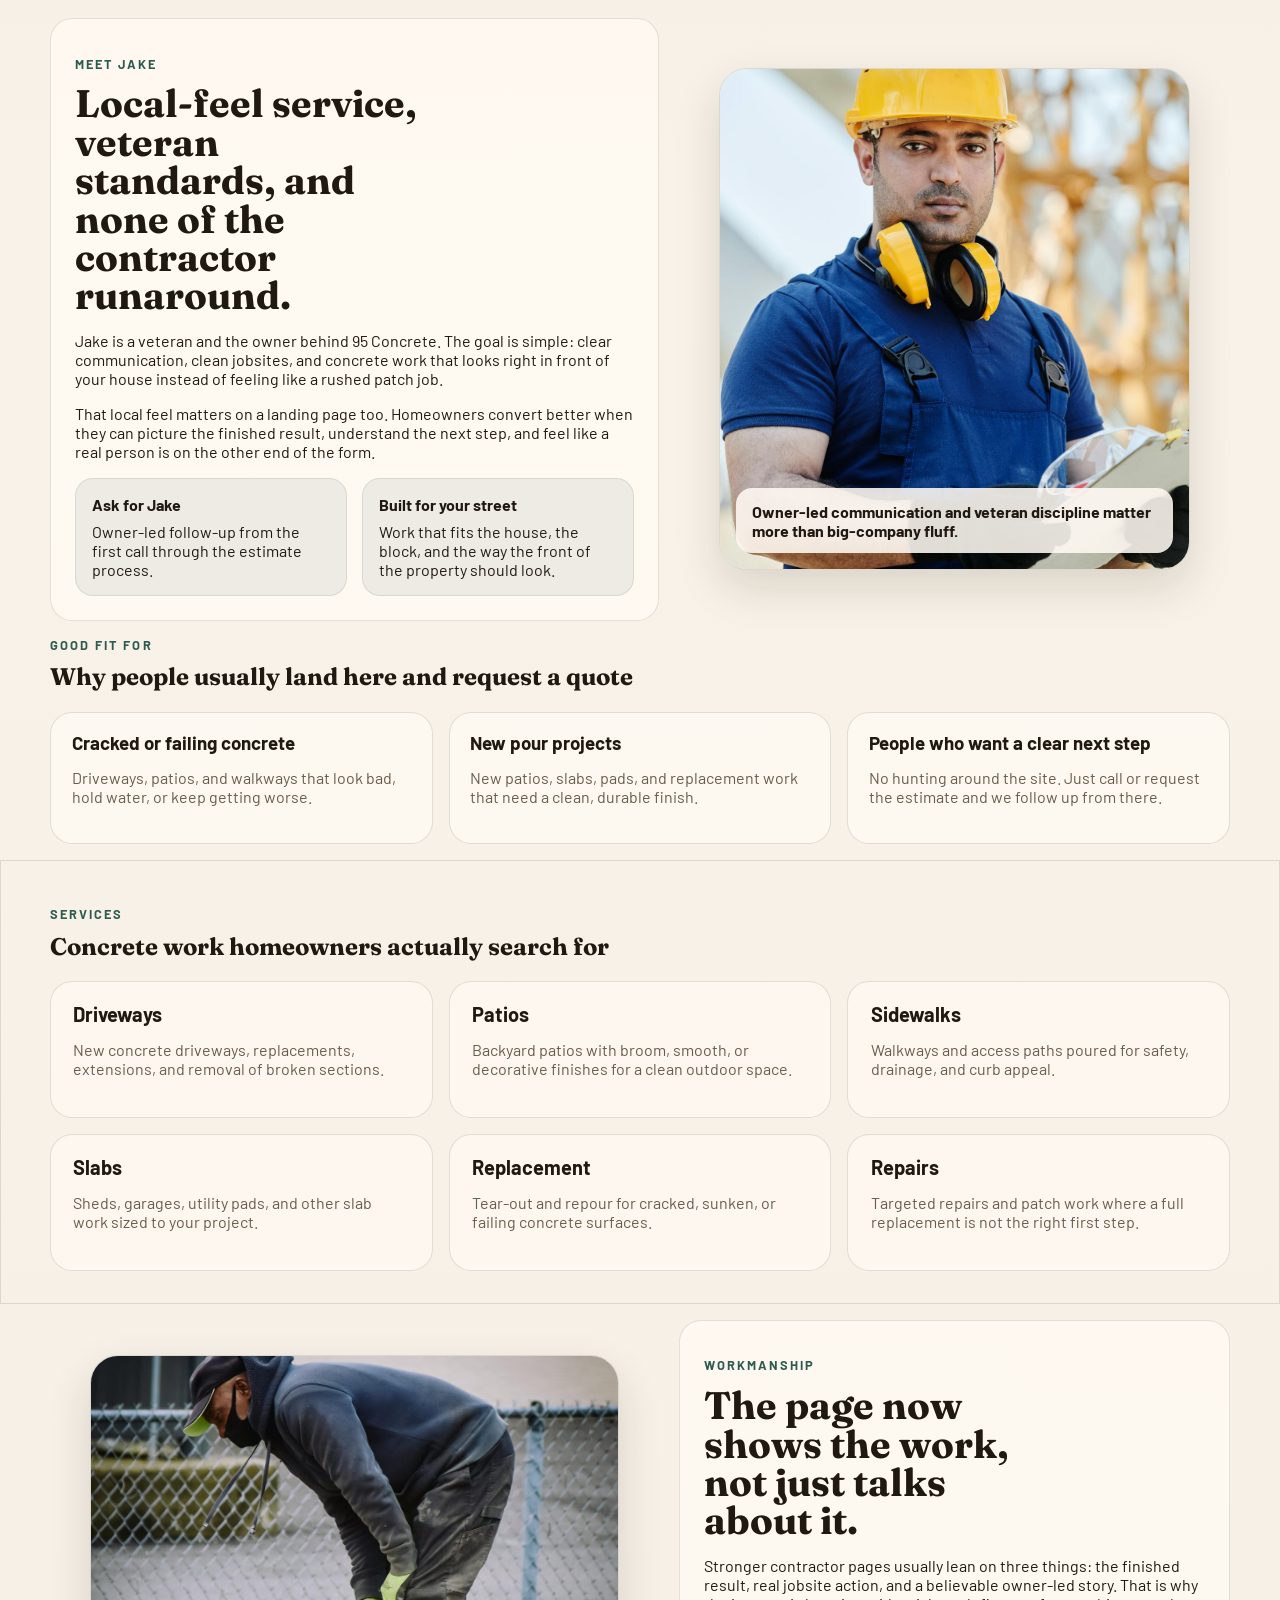
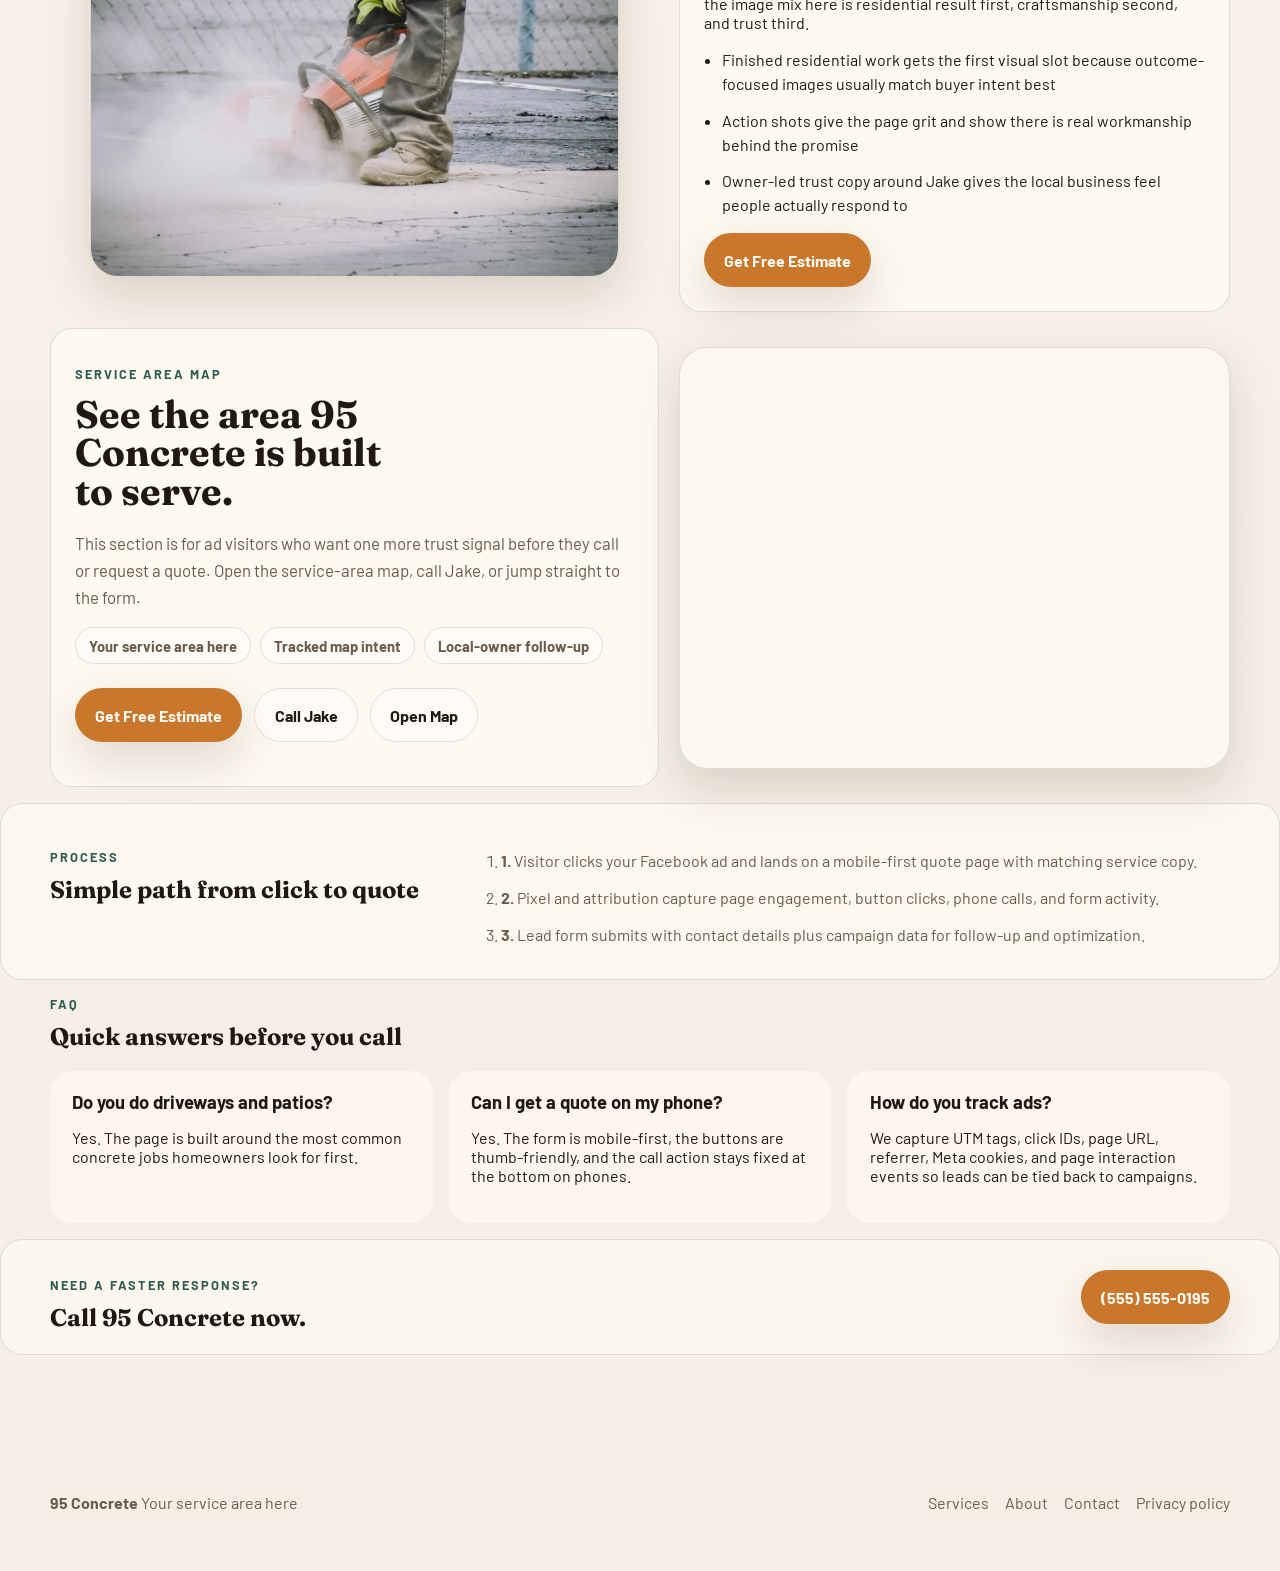
==== commit 75d79ce6: "Upgrade Meta tracking for ad landing funnel" ====
--- a/index.html
+++ b/index.html
@@ -38,6 +38,7 @@
   >
   <link rel="stylesheet" href="styles.css">
   <script src="site-config.js"></script>
+  <script src="meta-bootstrap.js"></script>
   <script type="application/ld+json">
   {
     "@context": "https://schema.org",
@@ -89,16 +90,25 @@
   }
   </script>
 </head>
-<body data-page-type="landing" data-page-name="facebook-landing">
+<body data-page-type="landing" data-page-name="facebook-all-ads">
   <header class="site-header">
     <div class="container header-inner">
-      <a class="brand" href="#top" data-company-name>95 Concrete</a>
+      <a class="brand" href="#top" data-company-name data-track="brand-top">95 Concrete</a>
       <a class="header-phone" href="tel:+15555550195" data-replace-phone-text data-track="phone-header">(555) 555-0195</a>
     </div>
+    <div class="landing-nav-wrap">
+      <nav class="container landing-nav" aria-label="Ad landing navigation">
+        <a href="#quote-form" data-track="nav-quote">Quote</a>
+        <a href="#jake-story" data-track="nav-jake">Jake</a>
+        <a href="#services" data-track="nav-services">Services</a>
+        <a href="#service-map" data-track="nav-map">Map</a>
+        <a href="#faq" data-track="nav-faq">FAQ</a>
+      </nav>
+    </div>
   </header>
 
   <main id="top">
-    <section class="hero">
+    <section class="hero" id="hero" data-section="hero">
       <div class="hero-overlay"></div>
       <div class="container hero-grid">
         <div class="hero-copy">
@@ -215,6 +225,18 @@
             <input type="hidden" name="_fbc">
             <input type="hidden" name="event_id">
             <input type="hidden" name="submitted_at">
+            <input type="hidden" name="event_source_url">
+            <input type="hidden" name="external_id">
+            <input type="hidden" name="session_id">
+            <input type="hidden" name="visitor_id">
+            <input type="hidden" name="matched_project">
+            <input type="hidden" name="hashed_email">
+            <input type="hidden" name="hashed_phone">
+            <input type="hidden" name="hashed_fn">
+            <input type="hidden" name="browser_language">
+            <input type="hidden" name="screen_size">
+            <input type="hidden" name="viewport_size">
+            <input type="hidden" name="browser_timezone">
 
             <button class="button button-primary button-block" type="submit" data-track="form-submit-intent" data-cta-label>
               Request Free Estimate
@@ -233,7 +255,7 @@
       </div>
     </section>
 
-    <section class="proof">
+    <section class="proof" data-section="proof">
       <div class="container proof-grid">
         <article>
           <h3>Veteran-run work ethic</h3>
@@ -245,12 +267,12 @@
         </article>
         <article>
           <h3>Tracking built in</h3>
-          <p>Page views, CTA clicks, phone clicks, form visibility, form starts, and successful lead submits are all tracked.</p>
+          <p>Page views, anchor nav taps, phone clicks, map intent, section visibility, form progress, and successful lead submits are all tracked.</p>
         </article>
       </div>
     </section>
 
-    <section class="owner-story">
+    <section class="owner-story" id="jake-story" data-section="jake-story">
       <div class="container owner-story-grid">
         <article class="owner-copy">
           <p class="eyebrow">Meet <span data-owner-name>Jake</span></p>
@@ -286,7 +308,7 @@
       </div>
     </section>
 
-    <section class="fit">
+    <section class="fit" data-section="fit">
       <div class="container">
         <div class="section-heading">
           <p class="eyebrow">Good fit for</p>
@@ -309,7 +331,7 @@
       </div>
     </section>
 
-    <section class="services">
+    <section class="services" id="services" data-section="services">
       <div class="container">
         <div class="section-heading">
           <p class="eyebrow">Services</p>
@@ -344,7 +366,7 @@
       </div>
     </section>
 
-    <section class="craft-section">
+    <section class="craft-section" data-section="craft">
       <div class="container craft-grid">
         <figure class="craft-media">
           <img
@@ -375,7 +397,39 @@
       </div>
     </section>
 
-    <section class="process">
+    <section class="service-map" id="service-map" data-section="service-map">
+      <div class="container map-grid">
+        <article class="map-copy">
+          <p class="eyebrow">Service Area Map</p>
+          <h2>See the area 95 Concrete is built to serve.</h2>
+          <p class="hero-text">
+            This section is for ad visitors who want one more trust signal before they call or request a quote.
+            Open the service-area map, call Jake, or jump straight to the form.
+          </p>
+          <div class="trust-strip map-trust">
+            <span data-service-area>Your service area here</span>
+            <span>Tracked map intent</span>
+            <span>Local-owner follow-up</span>
+          </div>
+          <div class="hero-actions">
+            <a class="button button-primary" href="#quote-form" data-track="map-quote-cta">Get Free Estimate</a>
+            <a class="button button-secondary" href="tel:+15555550195" data-track="phone-map-call">Call Jake</a>
+            <a class="button button-secondary" href="#" data-map-link data-track="map-directions">Open Map</a>
+          </div>
+        </article>
+        <div class="map-frame-wrap">
+          <iframe
+            title="95 Concrete service area map"
+            data-map-frame
+            loading="lazy"
+            referrerpolicy="no-referrer-when-downgrade"
+            src="https://www.google.com/maps?q=Your%20service%20area%20here&output=embed"
+          ></iframe>
+        </div>
+      </div>
+    </section>
+
+    <section class="process" data-section="process">
       <div class="container process-grid">
         <div class="section-heading">
           <p class="eyebrow">Process</p>
@@ -389,7 +443,7 @@
       </div>
     </section>
 
-    <section class="faq" id="faq">
+    <section class="faq" id="faq" data-section="faq">
       <div class="container">
         <div class="section-heading">
           <p class="eyebrow">FAQ</p>
@@ -425,6 +479,7 @@
 
   <div class="mobile-bar" aria-label="Quick contact actions">
     <a class="mobile-bar-button mobile-bar-call" href="tel:+15555550195" data-track="phone-mobile-bar">Call Now</a>
+    <a class="mobile-bar-button mobile-bar-map" href="#service-map" data-track="mobile-map-nav">Map</a>
     <a class="mobile-bar-button mobile-bar-quote" href="#quote-form" data-track="mobile-bar-cta" data-cta-label>Free Estimate</a>
   </div>
 
@@ -432,10 +487,10 @@
     <div class="container footer-inner">
       <p><strong data-company-name>95 Concrete</strong> <span id="service-area" data-service-area>Your service area here</span></p>
       <p class="footer-links">
-        <a href="services.html">Services</a>
-        <a href="about.html">About</a>
-        <a href="contact.html">Contact</a>
-        <a href="privacy.html">Privacy policy</a>
+        <a href="services.html" data-track="footer-services">Services</a>
+        <a href="about.html" data-track="footer-about">About</a>
+        <a href="contact.html" data-track="footer-contact">Contact</a>
+        <a href="privacy.html" data-track="footer-privacy">Privacy policy</a>
       </p>
     </div>
   </footer>
--- a/styles.css
+++ b/styles.css
@@ -93,6 +93,40 @@
   font-weight: 600;
 }
 
+.landing-nav-wrap {
+  border-top: 1px solid rgba(32, 25, 17, 0.08);
+  background: rgba(255, 250, 243, 0.72);
+}
+
+.landing-nav {
+  display: flex;
+  gap: 0.65rem;
+  overflow-x: auto;
+  padding: 0.7rem 0 0.9rem;
+  scrollbar-width: none;
+}
+
+.landing-nav::-webkit-scrollbar {
+  display: none;
+}
+
+.landing-nav a {
+  white-space: nowrap;
+  padding: 0.6rem 0.9rem;
+  border-radius: 999px;
+  border: 1px solid rgba(32, 25, 17, 0.1);
+  background: rgba(255, 255, 255, 0.52);
+  color: var(--muted);
+  font-size: 0.92rem;
+  font-weight: 700;
+}
+
+.landing-nav a:hover,
+.landing-nav a:focus-visible {
+  border-color: rgba(201, 119, 43, 0.3);
+  color: var(--text);
+}
+
 .hero {
   padding: 3rem 0 6rem;
   position: relative;
@@ -415,6 +449,7 @@
 .services-overview,
 .services,
 .craft-section,
+.service-map,
 .process,
 .faq,
 .cta-strip {
@@ -454,7 +489,8 @@
 }
 
 .owner-story-grid,
-.craft-grid {
+.craft-grid,
+.map-grid {
   display: grid;
   grid-template-columns: minmax(0, 1.05fr) minmax(0, 0.95fr);
   gap: 1.25rem;
@@ -462,7 +498,8 @@
 }
 
 .owner-copy,
-.craft-copy {
+.craft-copy,
+.map-copy {
   padding: 1.5rem;
   border-radius: var(--radius);
   border: 1px solid var(--line);
@@ -470,7 +507,8 @@
 }
 
 .owner-copy h2,
-.craft-copy h2 {
+.craft-copy h2,
+.map-copy h2 {
   margin-top: 0.55rem;
   font-size: clamp(1.7rem, 3vw, 2.5rem);
   max-width: 13ch;
@@ -514,6 +552,25 @@
 .craft-media img {
   min-height: 360px;
   max-height: 520px;
+}
+
+.map-trust {
+  margin-top: 1rem;
+}
+
+.map-frame-wrap {
+  overflow: hidden;
+  border-radius: calc(var(--radius) + 6px);
+  border: 1px solid rgba(32, 25, 17, 0.12);
+  box-shadow: var(--shadow);
+  background: rgba(255, 250, 243, 0.72);
+}
+
+.map-frame-wrap iframe {
+  display: block;
+  width: 100%;
+  min-height: 420px;
+  border: 0;
 }
 
 .craft-points {
@@ -657,6 +714,11 @@
   color: #fffaf3;
 }
 
+.mobile-bar-map {
+  background: rgba(255, 255, 255, 0.18);
+  color: #fffaf3;
+}
+
 .mobile-bar-quote {
   background: var(--brand);
   color: #fffdf9;
@@ -675,6 +737,7 @@
   .services-overview-grid,
   .service-grid,
   .craft-grid,
+  .map-grid,
   .process-grid,
   .faq-grid {
     grid-template-columns: 1fr;
@@ -739,6 +802,16 @@
     display: none;
   }
 
+  .landing-nav {
+    gap: 0.5rem;
+    padding: 0.55rem 0 0.7rem;
+  }
+
+  .landing-nav a {
+    padding: 0.52rem 0.8rem;
+    font-size: 0.87rem;
+  }
+
   .hero-copy {
     padding-top: 0.25rem;
   }
@@ -775,6 +848,7 @@
   .fit,
   .services,
   .craft-section,
+  .service-map,
   .process,
   .faq {
     margin-top: 0.75rem;
@@ -805,6 +879,10 @@
     min-height: 260px;
   }
 
+  .map-frame-wrap iframe {
+    min-height: 280px;
+  }
+
   .mobile-bar {
     display: flex;
   }
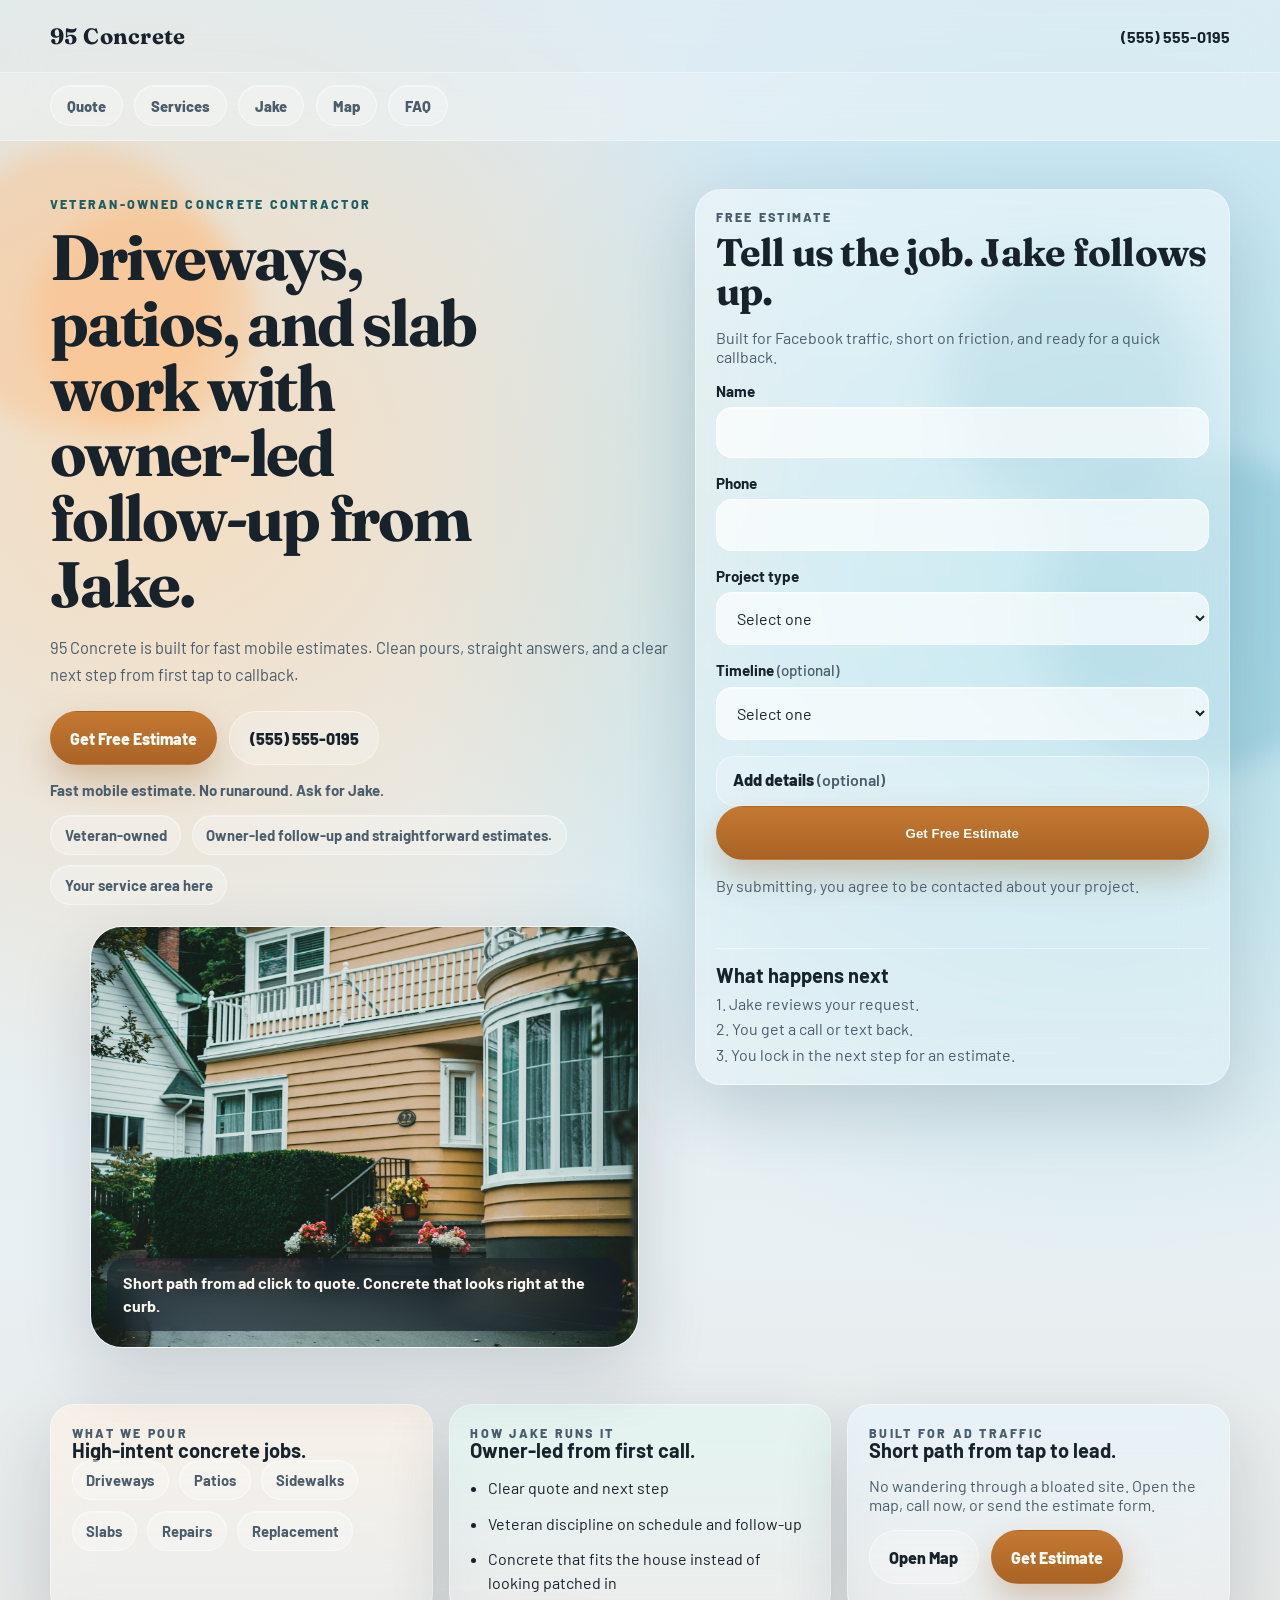
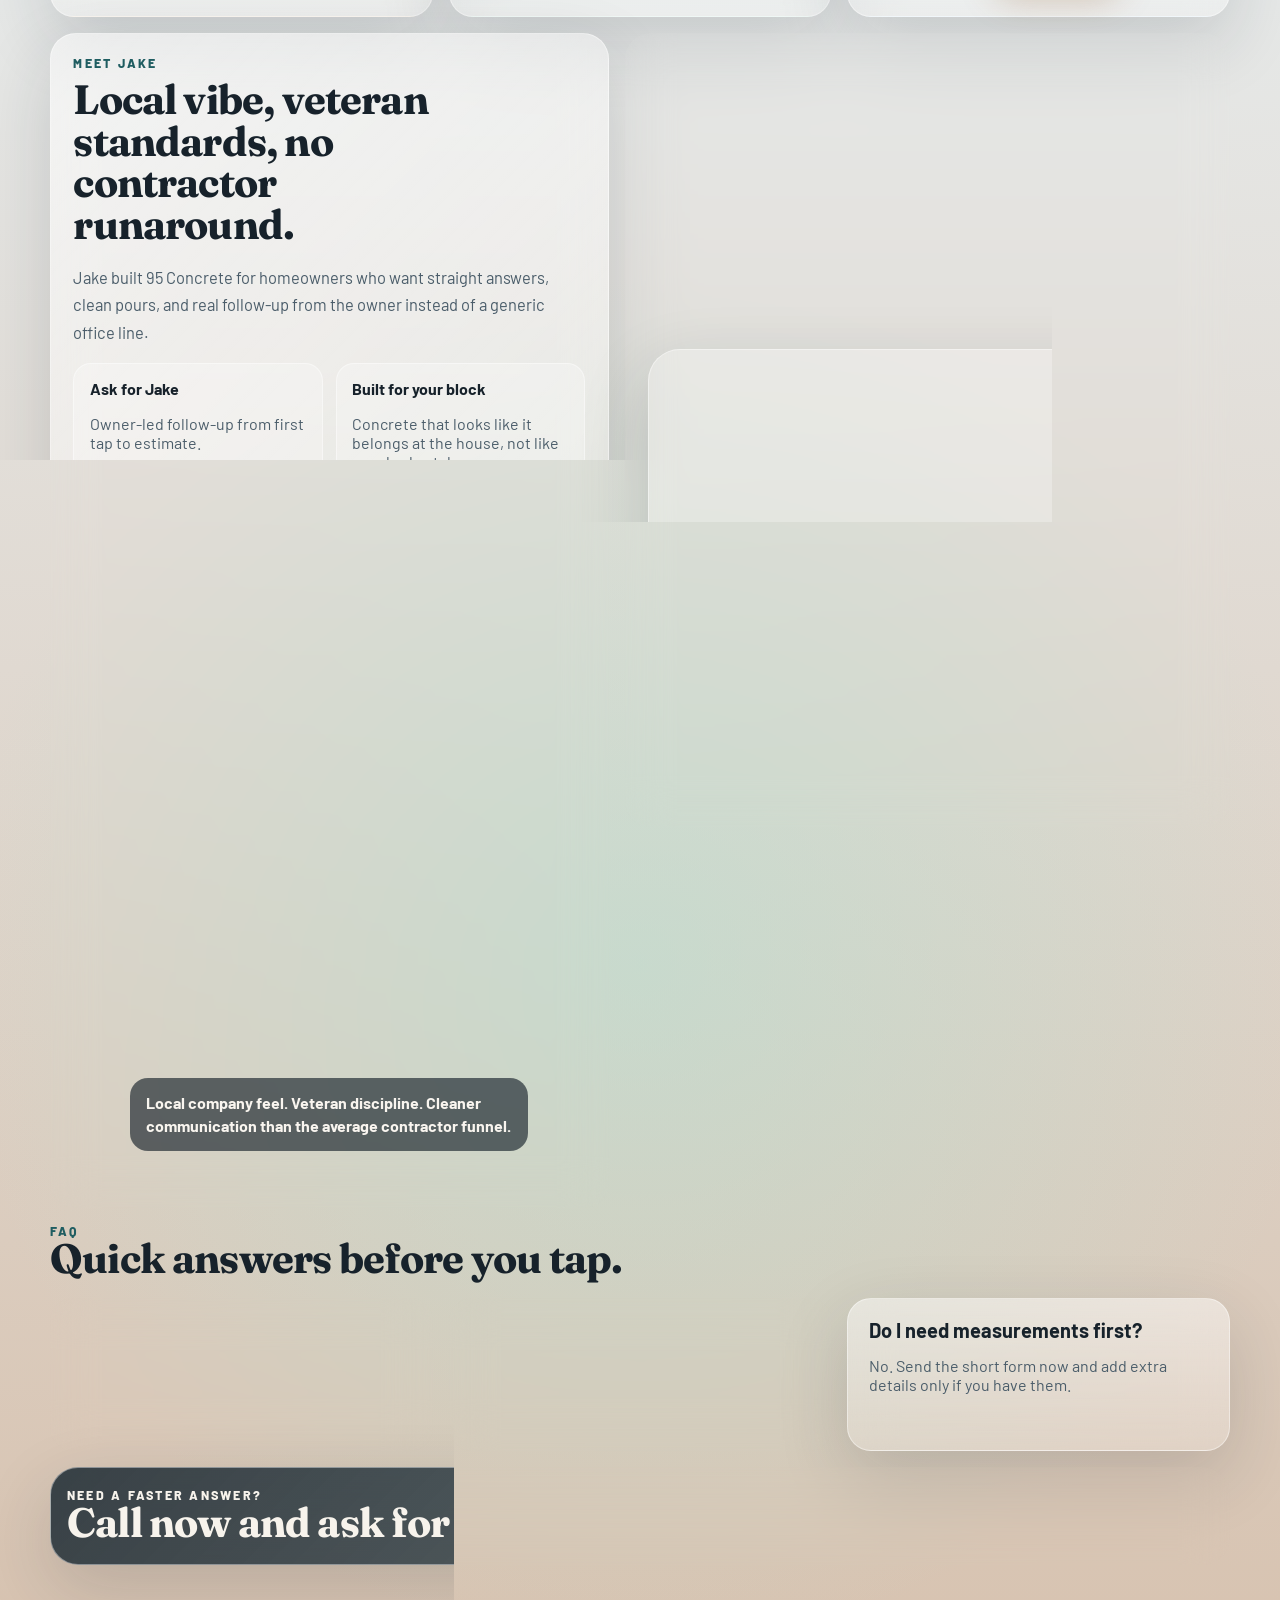
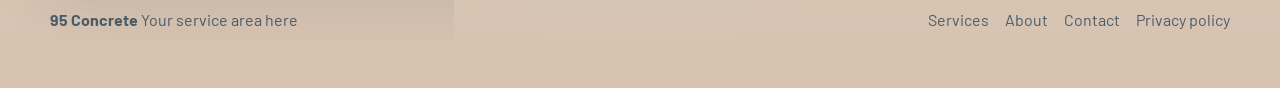
==== commit 56f12ee7: "Redesign landing page with glass mobile funnel" ====
--- a/index.html
+++ b/index.html
@@ -3,18 +3,18 @@
 <head>
   <meta charset="UTF-8">
   <meta name="viewport" content="width=device-width, initial-scale=1.0">
-  <title>95 Concrete | Concrete Driveways, Patios, Slabs, and Repairs</title>
+  <title>95 Concrete | Veteran-Owned Driveways, Patios, Slabs, and Repairs</title>
   <meta
     name="description"
-    content="95 Concrete is a veteran-owned concrete contractor building and replacing driveways, patios, sidewalks, slabs, and repairs."
+    content="Veteran-owned concrete contractor for driveways, patios, sidewalks, slabs, repairs, and replacement work. Ask for Jake for a fast estimate."
   >
   <link rel="canonical" href="https://digitalreflection.github.io/95-concrete-landing-page/">
   <meta name="robots" content="index,follow,max-image-preview:large,max-snippet:-1,max-video-preview:-1">
   <meta property="og:site_name" content="95 Concrete">
-  <meta property="og:title" content="95 Concrete | Concrete Driveways, Patios, Slabs, and Repairs">
+  <meta property="og:title" content="95 Concrete | Veteran-Owned Driveways, Patios, Slabs, and Repairs">
   <meta
     property="og:description"
-    content="95 Concrete is a veteran-owned concrete contractor building and replacing driveways, patios, sidewalks, slabs, and repairs."
+    content="Veteran-owned concrete contractor for driveways, patios, sidewalks, slabs, repairs, and replacement work. Ask for Jake for a fast estimate."
   >
   <meta property="og:type" content="website">
   <meta property="og:url" content="https://digitalreflection.github.io/95-concrete-landing-page/">
@@ -23,13 +23,13 @@
   <meta property="og:image:height" content="630">
   <meta property="og:image:alt" content="95 Concrete concrete contractor landing page">
   <meta name="twitter:card" content="summary_large_image">
-  <meta name="twitter:title" content="95 Concrete | Concrete Driveways, Patios, Slabs, and Repairs">
+  <meta name="twitter:title" content="95 Concrete | Veteran-Owned Driveways, Patios, Slabs, and Repairs">
   <meta
     name="twitter:description"
-    content="95 Concrete is a veteran-owned concrete contractor building and replacing driveways, patios, sidewalks, slabs, and repairs."
+    content="Veteran-owned concrete contractor for driveways, patios, sidewalks, slabs, repairs, and replacement work. Ask for Jake for a fast estimate."
   >
   <meta name="twitter:image" content="https://digitalreflection.github.io/95-concrete-landing-page/og-image.svg">
-  <meta name="theme-color" content="#c9772b">
+  <meta name="theme-color" content="#a86527">
   <link rel="preconnect" href="https://fonts.googleapis.com">
   <link rel="preconnect" href="https://fonts.gstatic.com" crossorigin>
   <link
@@ -49,7 +49,7 @@
         "name": "95 Concrete",
         "url": "https://digitalreflection.github.io/95-concrete-landing-page/",
         "telephone": "+15555550195",
-        "description": "95 Concrete is a veteran-owned concrete contractor building and replacing driveways, patios, sidewalks, slabs, and repairs.",
+        "description": "Veteran-owned concrete contractor for driveways, patios, sidewalks, slabs, repairs, and replacement work.",
         "areaServed": "Your service area here",
         "priceRange": "$$",
         "image": "https://digitalreflection.github.io/95-concrete-landing-page/og-image.svg",
@@ -73,7 +73,7 @@
             "name": "What concrete work does 95 Concrete do?",
             "acceptedAnswer": {
               "@type": "Answer",
-              "text": "Driveways, patios, sidewalks, slabs, repairs, and replacement work."
+              "text": "95 Concrete handles driveways, patios, sidewalks, slabs, repairs, and replacement work."
             }
           },
           {
@@ -81,7 +81,15 @@
             "name": "How fast can I get an estimate?",
             "acceptedAnswer": {
               "@type": "Answer",
-              "text": "Submit the form or call directly and we will follow up as quickly as possible."
+              "text": "Call or submit the short form and Jake will review the job and follow up as quickly as possible."
+            }
+          },
+          {
+            "@type": "Question",
+            "name": "Can I call instead of filling out the form?",
+            "acceptedAnswer": {
+              "@type": "Answer",
+              "text": "Yes. Call directly and ask for Jake if you want the fastest next step."
             }
           }
         ]
@@ -99,8 +107,8 @@
     <div class="landing-nav-wrap">
       <nav class="container landing-nav" aria-label="Ad landing navigation">
         <a href="#quote-form" data-track="nav-quote">Quote</a>
+        <a href="#services" data-track="nav-services">Services</a>
         <a href="#jake-story" data-track="nav-jake">Jake</a>
-        <a href="#services" data-track="nav-services">Services</a>
         <a href="#service-map" data-track="nav-map">Map</a>
         <a href="#faq" data-track="nav-faq">FAQ</a>
       </nav>
@@ -109,26 +117,27 @@
 
   <main id="top">
     <section class="hero" id="hero" data-section="hero">
-      <div class="hero-overlay"></div>
+      <div class="hero-orb hero-orb-one"></div>
+      <div class="hero-orb hero-orb-two"></div>
       <div class="container hero-grid">
         <div class="hero-copy">
           <p class="eyebrow">Veteran-owned concrete contractor</p>
-          <h1 data-dynamic-headline>Concrete work that looks right on your house and holds up.</h1>
+          <h1 data-dynamic-headline>Driveways, patios, and slab work with owner-led follow-up from Jake.</h1>
           <p class="hero-text" data-dynamic-subheadline>
-            Jake runs 95 Concrete with veteran discipline, clean crews, and straight answers for driveway, patio, slab, and replacement jobs.
+            95 Concrete is built for fast mobile estimates. Clean pours, straight answers, and a clear next step from first tap to callback.
           </p>
 
           <div class="hero-actions">
             <a class="button button-primary" href="#quote-form" data-track="hero-cta" data-cta-label>Get Free Estimate</a>
-            <a class="button button-secondary" href="tel:+15555550195" data-replace-phone-text data-track="phone-hero">Call Now</a>
-          </div>
-
-          <p class="cta-note" data-cta-note>Takes about 30 seconds. No pressure. We follow up fast.</p>
+            <a class="button button-secondary" href="tel:+15555550195" data-replace-phone-text data-track="phone-hero">Call Jake</a>
+          </div>
+
+          <p class="cta-note" data-cta-note>Fast mobile estimate. No runaround. Ask for Jake.</p>
 
           <div class="trust-strip" aria-label="Trust signals">
             <span>Veteran-owned</span>
-            <span data-response-promise>Ask for Jake. Fast callback and straightforward estimates.</span>
-            <span>No-pressure quote</span>
+            <span data-response-promise>Owner-led follow-up and straightforward estimates.</span>
+            <span data-service-area>Your service area here</span>
           </div>
 
           <figure class="hero-photo-frame">
@@ -139,21 +148,15 @@
               loading="eager"
               decoding="async"
             >
-            <div class="hero-photo-tag">Driveways, patios, slabs, and replacement work that look right at the curb.</div>
+            <div class="hero-photo-tag">Short path from ad click to quote. Concrete that looks right at the curb.</div>
           </figure>
-
-          <ul class="hero-points">
-            <li>Driveways, patios, sidewalks, slabs, and replacement</li>
-            <li>Ask for <span data-owner-name>Jake</span> for owner-led follow-up and straight answers</li>
-            <li>Mobile-first estimate flow built for Facebook traffic</li>
-          </ul>
         </div>
 
         <aside class="lead-card" aria-label="Request a quote">
           <div class="lead-card-top">
-            <p class="lead-kicker">Request a quote</p>
-            <h2>Tell us what you need and how to reach you.</h2>
-            <p>Short form. Fast follow-up. We keep the first step simple.</p>
+            <p class="lead-kicker">Free estimate</p>
+            <h2>Tell us the job. Jake follows up.</h2>
+            <p>Built for Facebook traffic, short on friction, and ready for a quick callback.</p>
           </div>
 
           <form id="quote-form" class="lead-form" novalidate>
@@ -193,7 +196,7 @@
             </label>
 
             <details class="optional-fields">
-              <summary>Add more project details <span>(optional)</span></summary>
+              <summary>Add details <span>(optional)</span></summary>
 
               <label>
                 <span>Email <em>(optional)</em></span>
@@ -207,7 +210,7 @@
 
               <label>
                 <span>Project details <em>(optional)</em></span>
-                <textarea name="details" rows="4" placeholder="Size, condition, finish, or anything else that helps us quote."></textarea>
+                <textarea name="details" rows="4" placeholder="Size, current condition, finish, or anything else that helps us quote."></textarea>
               </label>
             </details>
 
@@ -247,199 +250,104 @@
 
           <div class="next-steps">
             <h3>What happens next</h3>
-            <p>1. We review your request.</p>
-            <p>2. We call or text you back.</p>
-            <p>3. We schedule the next step for an estimate.</p>
+            <p>1. Jake reviews your request.</p>
+            <p>2. You get a call or text back.</p>
+            <p>3. You lock in the next step for an estimate.</p>
           </div>
         </aside>
       </div>
     </section>
 
-    <section class="proof" data-section="proof">
+    <section class="proof" id="services" data-section="proof">
       <div class="container proof-grid">
         <article>
-          <h3>Veteran-run work ethic</h3>
-          <p>Direct communication, clean scheduling, and the kind of follow-through homeowners expect from a crew that takes pride in the job.</p>
+          <p class="eyebrow">What we pour</p>
+          <h3>High-intent concrete jobs.</h3>
+          <div class="service-pill-grid">
+            <span class="service-pill">Driveways</span>
+            <span class="service-pill">Patios</span>
+            <span class="service-pill">Sidewalks</span>
+            <span class="service-pill">Slabs</span>
+            <span class="service-pill">Repairs</span>
+            <span class="service-pill">Replacement</span>
+          </div>
         </article>
         <article>
-          <h3>Friction kept low</h3>
-          <p>Short form, tap-friendly buttons, and a clear next step reduce hesitation on mobile ad traffic.</p>
+          <p class="eyebrow">How Jake runs it</p>
+          <h3>Owner-led from first call.</h3>
+          <ul class="mini-list">
+            <li>Clear quote and next step</li>
+            <li>Veteran discipline on schedule and follow-up</li>
+            <li>Concrete that fits the house instead of looking patched in</li>
+          </ul>
         </article>
         <article>
-          <h3>Tracking built in</h3>
-          <p>Page views, anchor nav taps, phone clicks, map intent, section visibility, form progress, and successful lead submits are all tracked.</p>
+          <p class="eyebrow">Built for ad traffic</p>
+          <h3>Short path from tap to lead.</h3>
+          <p>No wandering through a bloated site. Open the map, call now, or send the estimate form.</p>
+          <div class="overview-actions">
+            <a class="button button-secondary" href="#service-map" data-track="proof-map-cta">Open Map</a>
+            <a class="button button-primary" href="#quote-form" data-track="proof-quote-cta">Get Estimate</a>
+          </div>
         </article>
       </div>
     </section>
 
-    <section class="owner-story" id="jake-story" data-section="jake-story">
-      <div class="container owner-story-grid">
-        <article class="owner-copy">
+    <section class="local-section">
+      <div class="container local-grid">
+        <article class="owner-copy" id="jake-story" data-section="jake-story">
           <p class="eyebrow">Meet <span data-owner-name>Jake</span></p>
-          <h2>Local-feel service, veteran standards, and none of the contractor runaround.</h2>
-          <p>
-            <span data-owner-name>Jake</span> is a veteran and the owner behind 95 Concrete. The goal is simple: clear communication,
-            clean jobsites, and concrete work that looks right in front of your house instead of feeling like a rushed patch job.
-          </p>
-          <p>
-            That local feel matters on a landing page too. Homeowners convert better when they can picture the finished result,
-            understand the next step, and feel like a real person is on the other end of the form.
+          <h2>Local vibe, veteran standards, no contractor runaround.</h2>
+          <p class="hero-text">
+            <span data-owner-name>Jake</span> built 95 Concrete for homeowners who want straight answers, clean pours, and real follow-up from the owner instead of a generic office line.
           </p>
           <div class="owner-notes">
             <div>
               <strong>Ask for Jake</strong>
-              <p>Owner-led follow-up from the first call through the estimate process.</p>
+              <p>Owner-led follow-up from first tap to estimate.</p>
             </div>
             <div>
-              <strong>Built for your street</strong>
-              <p>Work that fits the house, the block, and the way the front of the property should look.</p>
+              <strong>Built for your block</strong>
+              <p>Concrete that looks like it belongs at the house, not like a rushed patch.</p>
             </div>
           </div>
+          <figure class="owner-inline">
+            <img
+              src="assets/images/site-lead.jpg"
+              alt="Construction professional reviewing a jobsite"
+              loading="lazy"
+              decoding="async"
+            >
+            <figcaption>Local company feel. Veteran discipline. Cleaner communication than the average contractor funnel.</figcaption>
+          </figure>
         </article>
-        <figure class="owner-media">
-          <img
-            src="assets/images/site-lead.jpg"
-            alt="Construction professional reviewing a jobsite"
-            loading="lazy"
-            decoding="async"
-          >
-          <figcaption>Owner-led communication and veteran discipline matter more than big-company fluff.</figcaption>
-        </figure>
-      </div>
-    </section>
-
-    <section class="fit" data-section="fit">
-      <div class="container">
-        <div class="section-heading">
-          <p class="eyebrow">Good fit for</p>
-          <h2>Why people usually land here and request a quote</h2>
-        </div>
-        <div class="fit-grid">
-          <article class="fit-card">
-            <h3>Cracked or failing concrete</h3>
-            <p>Driveways, patios, and walkways that look bad, hold water, or keep getting worse.</p>
-          </article>
-          <article class="fit-card">
-            <h3>New pour projects</h3>
-            <p>New patios, slabs, pads, and replacement work that need a clean, durable finish.</p>
-          </article>
-          <article class="fit-card">
-            <h3>People who want a clear next step</h3>
-            <p>No hunting around the site. Just call or request the estimate and we follow up from there.</p>
-          </article>
-        </div>
-      </div>
-    </section>
-
-    <section class="services" id="services" data-section="services">
-      <div class="container">
-        <div class="section-heading">
-          <p class="eyebrow">Services</p>
-          <h2>Concrete work homeowners actually search for</h2>
-        </div>
-        <div class="service-grid">
-          <article class="service-card">
-            <h3>Driveways</h3>
-            <p>New concrete driveways, replacements, extensions, and removal of broken sections.</p>
-          </article>
-          <article class="service-card">
-            <h3>Patios</h3>
-            <p>Backyard patios with broom, smooth, or decorative finishes for a clean outdoor space.</p>
-          </article>
-          <article class="service-card">
-            <h3>Sidewalks</h3>
-            <p>Walkways and access paths poured for safety, drainage, and curb appeal.</p>
-          </article>
-          <article class="service-card">
-            <h3>Slabs</h3>
-            <p>Sheds, garages, utility pads, and other slab work sized to your project.</p>
-          </article>
-          <article class="service-card">
-            <h3>Replacement</h3>
-            <p>Tear-out and repour for cracked, sunken, or failing concrete surfaces.</p>
-          </article>
-          <article class="service-card">
-            <h3>Repairs</h3>
-            <p>Targeted repairs and patch work where a full replacement is not the right first step.</p>
-          </article>
-        </div>
-      </div>
-    </section>
-
-    <section class="craft-section" data-section="craft">
-      <div class="container craft-grid">
-        <figure class="craft-media">
-          <img
-            src="assets/images/concrete-cutting.jpg"
-            alt="Worker cutting concrete on site"
-            loading="lazy"
-            decoding="async"
-          >
-        </figure>
-        <article class="craft-copy">
-          <p class="eyebrow">Workmanship</p>
-          <h2>The page now shows the work, not just talks about it.</h2>
-          <p>
-            Stronger contractor pages usually lean on three things: the finished result, real jobsite action,
-            and a believable owner-led story. That is why the image mix here is residential result first,
-            craftsmanship second, and trust third.
-          </p>
-          <ul class="hero-points craft-points">
-            <li>Finished residential work gets the first visual slot because outcome-focused images usually match buyer intent best</li>
-            <li>Action shots give the page grit and show there is real workmanship behind the promise</li>
-            <li>Owner-led trust copy around <span data-owner-name>Jake</span> gives the local business feel people actually respond to</li>
-          </ul>
-          <div class="overview-actions">
-            <a class="button button-primary" href="#quote-form" data-track="craft-quote-cta">Get Free Estimate</a>
-            <a class="button button-secondary hidden" href="#" data-track="reviews-cta-secondary" data-review-link>Read reviews</a>
-          </div>
-        </article>
-      </div>
-    </section>
-
-    <section class="service-map" id="service-map" data-section="service-map">
-      <div class="container map-grid">
-        <article class="map-copy">
-          <p class="eyebrow">Service Area Map</p>
-          <h2>See the area 95 Concrete is built to serve.</h2>
+
+        <article class="map-copy" id="service-map" data-section="service-map">
+          <p class="eyebrow">Service area</p>
+          <h2>Check the map, then pick the fastest next step.</h2>
           <p class="hero-text">
-            This section is for ad visitors who want one more trust signal before they call or request a quote.
-            Open the service-area map, call Jake, or jump straight to the form.
+            If you are in the area, tap call, open directions, or send the form. Every route is tracked so ad traffic stays measurable.
           </p>
           <div class="trust-strip map-trust">
             <span data-service-area>Your service area here</span>
-            <span>Tracked map intent</span>
-            <span>Local-owner follow-up</span>
+            <span>Map clicks tracked</span>
+            <span>Fast callback</span>
+          </div>
+          <div class="map-frame-wrap">
+            <iframe
+              title="95 Concrete service area map"
+              data-map-frame
+              loading="lazy"
+              referrerpolicy="no-referrer-when-downgrade"
+              src="https://www.google.com/maps?q=Your%20service%20area%20here&output=embed"
+            ></iframe>
           </div>
           <div class="hero-actions">
-            <a class="button button-primary" href="#quote-form" data-track="map-quote-cta">Get Free Estimate</a>
+            <a class="button button-primary" href="#quote-form" data-track="map-quote-cta">Get Estimate</a>
             <a class="button button-secondary" href="tel:+15555550195" data-track="phone-map-call">Call Jake</a>
             <a class="button button-secondary" href="#" data-map-link data-track="map-directions">Open Map</a>
           </div>
         </article>
-        <div class="map-frame-wrap">
-          <iframe
-            title="95 Concrete service area map"
-            data-map-frame
-            loading="lazy"
-            referrerpolicy="no-referrer-when-downgrade"
-            src="https://www.google.com/maps?q=Your%20service%20area%20here&output=embed"
-          ></iframe>
-        </div>
-      </div>
-    </section>
-
-    <section class="process" data-section="process">
-      <div class="container process-grid">
-        <div class="section-heading">
-          <p class="eyebrow">Process</p>
-          <h2>Simple path from click to quote</h2>
-        </div>
-        <ol class="steps">
-          <li><strong>1.</strong> Visitor clicks your Facebook ad and lands on a mobile-first quote page with matching service copy.</li>
-          <li><strong>2.</strong> Pixel and attribution capture page engagement, button clicks, phone calls, and form activity.</li>
-          <li><strong>3.</strong> Lead form submits with contact details plus campaign data for follow-up and optimization.</li>
-        </ol>
       </div>
     </section>
 
@@ -447,32 +355,32 @@
       <div class="container">
         <div class="section-heading">
           <p class="eyebrow">FAQ</p>
-          <h2>Quick answers before you call</h2>
+          <h2>Quick answers before you tap.</h2>
         </div>
         <div class="faq-grid">
           <article class="faq-card">
-            <h3>Do you do driveways and patios?</h3>
-            <p>Yes. The page is built around the most common concrete jobs homeowners look for first.</p>
+            <h3>What jobs do you quote most?</h3>
+            <p>Driveways, patios, sidewalks, slabs, repairs, and replacement work for homes and small properties.</p>
           </article>
           <article class="faq-card">
-            <h3>Can I get a quote on my phone?</h3>
-            <p>Yes. The form is mobile-first, the buttons are thumb-friendly, and the call action stays fixed at the bottom on phones.</p>
+            <h3>Can I just call Jake?</h3>
+            <p>Yes. If you want the fastest route, tap the call button and ask for Jake directly.</p>
           </article>
           <article class="faq-card">
-            <h3>How do you track ads?</h3>
-            <p>We capture UTM tags, click IDs, page URL, referrer, Meta cookies, and page interaction events so leads can be tied back to campaigns.</p>
+            <h3>Do I need measurements first?</h3>
+            <p>No. Send the short form now and add extra details only if you have them.</p>
           </article>
         </div>
-      </div>
-    </section>
-
-    <section class="cta-strip">
-      <div class="container cta-strip-inner">
-        <div>
-          <p class="eyebrow">Need a faster response?</p>
-          <h2>Call 95 Concrete now.</h2>
+
+        <div class="cta-strip">
+          <div class="container cta-strip-inner">
+            <div>
+              <p class="eyebrow">Need a faster answer?</p>
+              <h2>Call now and ask for Jake.</h2>
+            </div>
+            <a class="button button-primary" href="tel:+15555550195" data-replace-phone-text data-track="phone-footer">(555) 555-0195</a>
+          </div>
         </div>
-        <a class="button button-primary" href="tel:+15555550195" data-replace-phone-text data-track="phone-footer">(555) 555-0195</a>
       </div>
     </section>
   </main>
--- a/styles.css
+++ b/styles.css
@@ -1,15 +1,21 @@
 :root {
-  --bg: #f4eee5;
-  --surface: #fffaf3;
-  --surface-strong: #f0e5d6;
-  --text: #201911;
-  --muted: #6a5c4c;
-  --line: rgba(32, 25, 17, 0.12);
-  --brand: #c9772b;
-  --brand-dark: #8d4b14;
-  --accent: #2e5b4f;
-  --shadow: 0 18px 45px rgba(43, 26, 9, 0.14);
-  --radius: 22px;
+  --bg-top: #d6e9f5;
+  --bg-mid: #e9f0f3;
+  --bg-bottom: #d7c2af;
+  --panel: rgba(255, 255, 255, 0.34);
+  --panel-strong: rgba(255, 255, 255, 0.52);
+  --panel-dark: rgba(22, 37, 49, 0.72);
+  --line: rgba(255, 255, 255, 0.42);
+  --line-soft: rgba(39, 56, 69, 0.14);
+  --text: #17222b;
+  --muted: #4b5d6a;
+  --brand: #b56c2a;
+  --brand-dark: #8f511d;
+  --accent: #1f5d61;
+  --accent-soft: #dff1f1;
+  --radius: 24px;
+  --shadow: 0 24px 70px rgba(26, 39, 52, 0.16);
+  --shadow-soft: 0 16px 38px rgba(26, 39, 52, 0.1);
   --container: 1180px;
 }
 
@@ -23,11 +29,42 @@
 
 body {
   margin: 0;
+  min-height: 100vh;
+  overflow-x: hidden;
   font-family: "Barlow", sans-serif;
   color: var(--text);
   background:
-    radial-gradient(circle at top left, rgba(201, 119, 43, 0.18), transparent 30%),
-    linear-gradient(180deg, #efe4d4 0%, #f8f2e9 38%, #f4eee5 100%);
+    radial-gradient(circle at 12% 14%, rgba(255, 214, 168, 0.72), transparent 22%),
+    radial-gradient(circle at 86% 18%, rgba(160, 220, 232, 0.8), transparent 24%),
+    radial-gradient(circle at 50% 78%, rgba(182, 224, 210, 0.55), transparent 26%),
+    linear-gradient(180deg, var(--bg-top) 0%, var(--bg-mid) 38%, var(--bg-bottom) 100%);
+}
+
+body::before,
+body::after {
+  content: "";
+  position: fixed;
+  inset: auto;
+  pointer-events: none;
+  z-index: -1;
+  border-radius: 999px;
+  filter: blur(12px);
+}
+
+body::before {
+  top: 9rem;
+  left: -4rem;
+  width: 18rem;
+  height: 18rem;
+  background: rgba(255, 186, 120, 0.34);
+}
+
+body::after {
+  right: -5rem;
+  bottom: 8rem;
+  width: 20rem;
+  height: 20rem;
+  background: rgba(101, 173, 197, 0.28);
 }
 
 a {
@@ -40,8 +77,8 @@
 }
 
 img {
+  display: block;
   max-width: 100%;
-  display: block;
 }
 
 .hidden {
@@ -56,10 +93,11 @@
 .site-header {
   position: sticky;
   top: 0;
-  z-index: 20;
-  backdrop-filter: blur(16px);
-  background: rgba(244, 238, 229, 0.75);
-  border-bottom: 1px solid rgba(32, 25, 17, 0.08);
+  z-index: 40;
+  border-bottom: 1px solid rgba(255, 255, 255, 0.4);
+  background: rgba(233, 240, 243, 0.42);
+  backdrop-filter: blur(20px);
+  -webkit-backdrop-filter: blur(20px);
 }
 
 .header-inner,
@@ -78,31 +116,33 @@
 
 .brand {
   font-family: "Fraunces", serif;
-  font-size: 1.35rem;
+  font-size: 1.38rem;
+  font-weight: 700;
   letter-spacing: 0.02em;
 }
 
-.header-phone {
+.header-phone,
+.site-nav a {
   font-weight: 700;
 }
 
-.site-nav {
+.site-nav,
+.footer-links {
   display: flex;
   gap: 1rem;
-  color: var(--muted);
-  font-weight: 600;
+  flex-wrap: wrap;
 }
 
 .landing-nav-wrap {
-  border-top: 1px solid rgba(32, 25, 17, 0.08);
-  background: rgba(255, 250, 243, 0.72);
+  border-top: 1px solid rgba(255, 255, 255, 0.34);
+  background: rgba(255, 255, 255, 0.16);
 }
 
 .landing-nav {
   display: flex;
-  gap: 0.65rem;
+  gap: 0.7rem;
   overflow-x: auto;
-  padding: 0.7rem 0 0.9rem;
+  padding: 0.75rem 0 0.9rem;
   scrollbar-width: none;
 }
 
@@ -110,63 +150,143 @@
   display: none;
 }
 
+.landing-nav a,
+.site-nav a,
+.footer-links a {
+  transition: color 160ms ease, border-color 160ms ease, background 160ms ease, transform 160ms ease;
+}
+
 .landing-nav a {
   white-space: nowrap;
-  padding: 0.6rem 0.9rem;
+  padding: 0.66rem 1rem;
   border-radius: 999px;
-  border: 1px solid rgba(32, 25, 17, 0.1);
-  background: rgba(255, 255, 255, 0.52);
+  border: 1px solid rgba(255, 255, 255, 0.42);
+  background: rgba(255, 255, 255, 0.24);
+  box-shadow: inset 0 1px 0 rgba(255, 255, 255, 0.3);
   color: var(--muted);
   font-size: 0.92rem;
-  font-weight: 700;
+  font-weight: 800;
 }
 
 .landing-nav a:hover,
-.landing-nav a:focus-visible {
-  border-color: rgba(201, 119, 43, 0.3);
+.landing-nav a:focus-visible,
+.site-nav a:hover,
+.site-nav a:focus-visible,
+.footer-links a:hover,
+.footer-links a:focus-visible {
   color: var(--text);
+  transform: translateY(-1px);
+}
+
+.hero,
+.proof,
+.local-section,
+.owner-story,
+.fit,
+.services,
+.services-overview,
+.craft-section,
+.service-map,
+.process,
+.faq {
+  position: relative;
+  margin-top: 1rem;
 }
 
 .hero {
-  padding: 3rem 0 6rem;
-  position: relative;
-  overflow: clip;
-}
-
-.hero-overlay {
+  padding: 2rem 0 1rem;
+}
+
+.hero-orb {
   position: absolute;
-  inset: 0;
-  background:
-    linear-gradient(135deg, rgba(46, 91, 79, 0.08), transparent 45%),
-    linear-gradient(180deg, transparent 40%, rgba(201, 119, 43, 0.12) 100%);
+  border-radius: 999px;
+  filter: blur(10px);
   pointer-events: none;
+}
+
+.hero-orb-one {
+  top: 3rem;
+  left: 2rem;
+  width: 14rem;
+  height: 14rem;
+  background: rgba(255, 183, 122, 0.35);
+}
+
+.hero-orb-two {
+  right: 5rem;
+  top: 6rem;
+  width: 16rem;
+  height: 16rem;
+  background: rgba(94, 167, 190, 0.28);
 }
 
 .hero-grid,
 .proof-grid,
+.local-grid,
+.service-grid,
+.faq-grid,
+.owner-story-grid,
+.story-grid,
+.services-overview-grid,
+.fit-grid,
 .process-grid,
-.field-row,
-.service-grid {
+.craft-grid,
+.map-grid,
+.field-row {
   display: grid;
+  gap: 1rem;
 }
 
 .hero-grid {
+  grid-template-columns: minmax(0, 1.08fr) minmax(0, 0.92fr);
+  align-items: start;
+}
+
+.proof-grid {
+  grid-template-columns: repeat(3, minmax(0, 1fr));
+}
+
+.local-grid,
+.owner-story-grid,
+.craft-grid,
+.map-grid {
+  grid-template-columns: minmax(0, 0.96fr) minmax(0, 1.04fr);
+  align-items: start;
+}
+
+.services-overview-grid,
+.story-grid {
+  grid-template-columns: repeat(2, minmax(0, 1fr));
+}
+
+.service-grid,
+.fit-grid,
+.faq-grid {
+  grid-template-columns: repeat(3, minmax(0, 1fr));
+}
+
+.process-grid {
+  grid-template-columns: minmax(0, 0.72fr) minmax(0, 1.28fr);
+  align-items: start;
+}
+
+.field-row {
+  grid-template-columns: repeat(2, minmax(0, 1fr));
+}
+
+.hero-copy {
   position: relative;
-  grid-template-columns: 1.15fr 0.85fr;
-  gap: 1.4rem;
-  align-items: start;
-}
-
-.hero-copy {
-  padding: 0.75rem 0 0;
+  z-index: 1;
+  padding: 0.5rem 0;
 }
 
 .eyebrow,
 .lead-kicker {
+  margin: 0;
   text-transform: uppercase;
-  letter-spacing: 0.16em;
-  font-size: 0.8rem;
-  font-weight: 700;
+  letter-spacing: 0.18em;
+  font-size: 0.78rem;
+  font-weight: 800;
   color: var(--accent);
 }
 
@@ -174,7 +294,7 @@
 h2,
 h3 {
   margin: 0;
-  line-height: 1;
+  line-height: 1.02;
 }
 
 h1,
@@ -184,9 +304,18 @@
 
 h1 {
   margin-top: 0.8rem;
-  font-size: clamp(2.45rem, 5vw, 5.1rem);
+  font-size: clamp(2.75rem, 5vw, 5.2rem);
   max-width: 11ch;
-  letter-spacing: -0.03em;
+  letter-spacing: -0.035em;
+}
+
+h2 {
+  font-size: clamp(1.8rem, 3.2vw, 3rem);
+  letter-spacing: -0.02em;
+}
+
+h3 {
+  font-size: 1.25rem;
 }
 
 .hero-text,
@@ -196,85 +325,40 @@
 .proof p,
 .steps,
 .form-note,
-.site-footer {
+.form-status,
+.owner-notes p,
+.faq-card p,
+.site-footer,
+.cta-note {
   color: var(--muted);
 }
 
 .hero-text {
   max-width: 42rem;
-  font-size: 1.05rem;
-  line-height: 1.6;
-  margin: 1.25rem 0 0;
-}
-
-.hero-actions {
+  margin: 1.15rem 0 0;
+  font-size: 1.03rem;
+  line-height: 1.65;
+}
+
+.hero-actions,
+.overview-actions {
   display: flex;
   flex-wrap: wrap;
   gap: 0.75rem;
-  margin: 1.5rem 0 1.25rem;
+}
+
+.hero-actions {
+  margin: 1.4rem 0 1rem;
+}
+
+.overview-actions {
+  margin-top: 1rem;
 }
 
 .cta-note {
   margin: 0 0 1rem;
-  color: var(--muted);
   font-size: 0.94rem;
-  font-weight: 600;
-}
-
-.trust-strip {
-  display: flex;
-  flex-wrap: wrap;
-  gap: 0.6rem;
-}
-
-.trust-strip span {
-  padding: 0.55rem 0.8rem;
-  border: 1px solid rgba(32, 25, 17, 0.12);
-  border-radius: 999px;
-  background: rgba(255, 255, 255, 0.45);
-  color: var(--muted);
-  font-size: 0.92rem;
   font-weight: 700;
-}
-
-.hero-photo-frame,
-.owner-media,
-.craft-media {
-  position: relative;
-  overflow: hidden;
-  border-radius: calc(var(--radius) + 6px);
-  border: 1px solid rgba(32, 25, 17, 0.12);
-  box-shadow: var(--shadow);
-}
-
-.hero-photo-frame {
-  margin-top: 1.3rem;
-}
-
-.hero-photo,
-.owner-media img,
-.craft-media img {
-  width: 100%;
-  height: 100%;
-  object-fit: cover;
-}
-
-.hero-photo {
-  min-height: 290px;
-  max-height: 380px;
-}
-
-.hero-photo-tag {
-  position: absolute;
-  left: 1rem;
-  right: 1rem;
-  bottom: 1rem;
-  padding: 0.9rem 1rem;
-  border-radius: 18px;
-  background: rgba(32, 25, 17, 0.78);
-  color: #fffaf3;
-  font-weight: 700;
-  line-height: 1.4;
 }
 
 .button {
@@ -283,10 +367,10 @@
   justify-content: center;
   min-height: 54px;
   padding: 0 1.2rem;
+  border: 1px solid transparent;
   border-radius: 999px;
-  border: 1px solid transparent;
-  font-weight: 700;
-  transition: transform 160ms ease, background 160ms ease, color 160ms ease, border-color 160ms ease;
+  font-weight: 800;
+  transition: transform 160ms ease, background 160ms ease, border-color 160ms ease, color 160ms ease, box-shadow 160ms ease;
 }
 
 .button:hover,
@@ -295,263 +379,307 @@
 }
 
 .button-primary {
-  background: var(--brand);
-  color: #fffdf9;
-  box-shadow: var(--shadow);
+  color: #fffdf8;
+  background: linear-gradient(180deg, #c47932 0%, #a96325 100%);
+  box-shadow: 0 16px 34px rgba(143, 81, 29, 0.28);
 }
 
 .button-primary:hover,
 .button-primary:focus-visible {
-  background: var(--brand-dark);
+  background: linear-gradient(180deg, #b26a2d 0%, #93541e 100%);
 }
 
 .button-secondary {
-  background: rgba(255, 255, 255, 0.45);
-  border-color: rgba(32, 25, 17, 0.12);
+  border-color: rgba(255, 255, 255, 0.42);
+  background: rgba(255, 255, 255, 0.24);
+  color: var(--text);
 }
 
 .button-block {
   width: 100%;
 }
 
-.hero-points,
-.steps {
-  padding-left: 1.1rem;
-}
-
-.hero-points li,
-.steps li {
-  margin-top: 0.8rem;
-  line-height: 1.5;
-}
-
+.glass-panel,
 .lead-card,
+.proof article,
+.owner-copy,
+.map-copy,
 .service-card,
-.proof article,
+.faq-card,
+.fit-card,
+.story-card,
+.overview-card,
+.process,
 .cta-strip,
-.process,
-.services {
+.owner-media,
+.craft-media,
+.hero-photo-frame,
+.map-frame-wrap {
   border: 1px solid var(--line);
+  background:
+    linear-gradient(180deg, rgba(255, 255, 255, 0.46) 0%, rgba(255, 255, 255, 0.2) 100%);
+  box-shadow: var(--shadow);
+  backdrop-filter: blur(22px);
+  -webkit-backdrop-filter: blur(22px);
 }
 
 .lead-card {
-  background: rgba(255, 250, 243, 0.9);
-  border-radius: var(--radius);
-  padding: 1.2rem;
-  box-shadow: var(--shadow);
+  padding: 1.25rem;
+  border-radius: calc(var(--radius) + 2px);
+}
+
+body[data-page-type="landing"] .lead-card {
+  position: sticky;
+  top: 118px;
+  z-index: 2;
 }
 
 .lead-card-top h2 {
   margin-top: 0.55rem;
-  font-size: clamp(1.65rem, 4vw, 2.35rem);
+  font-size: clamp(1.8rem, 3vw, 2.45rem);
 }
 
 .lead-form {
   margin-top: 1rem;
 }
 
-.optional-fields {
-  margin-top: 1rem;
-  border: 1px solid rgba(32, 25, 17, 0.12);
-  border-radius: 14px;
-  background: rgba(255, 255, 255, 0.55);
-  padding: 0.85rem 1rem;
-}
-
-.optional-fields summary {
+.trust-strip,
+.service-pill-grid {
+  display: flex;
+  flex-wrap: wrap;
+  gap: 0.65rem;
+}
+
+.trust-strip span,
+.service-pill {
+  display: inline-flex;
+  align-items: center;
+  min-height: 40px;
+  padding: 0.55rem 0.85rem;
+  border-radius: 999px;
+  border: 1px solid rgba(255, 255, 255, 0.42);
+  background: rgba(255, 255, 255, 0.26);
+  box-shadow: inset 0 1px 0 rgba(255, 255, 255, 0.3);
+  color: var(--muted);
+  font-size: 0.92rem;
   font-weight: 700;
-  list-style: none;
-}
-
-.optional-fields summary span {
-  color: var(--muted);
-  font-weight: 500;
-}
-
-.optional-fields summary::-webkit-details-marker {
-  display: none;
-}
-
-.field-row {
-  grid-template-columns: repeat(2, minmax(0, 1fr));
-  gap: 1rem;
-}
-
-label {
-  display: block;
-  margin-top: 1rem;
-}
-
-label span {
-  display: block;
-  font-size: 0.95rem;
-  font-weight: 600;
-  margin-bottom: 0.45rem;
-}
-
-label span em {
-  font-style: normal;
-  font-weight: 500;
-  color: var(--muted);
-}
-
-input,
-select,
-textarea {
+}
+
+.hero-photo-frame,
+.owner-media,
+.craft-media,
+.owner-inline,
+.map-frame-wrap {
+  overflow: hidden;
+  border-radius: calc(var(--radius) + 8px);
+}
+
+.hero-photo-frame,
+.owner-media,
+.craft-media,
+.owner-inline {
+  position: relative;
+}
+
+.hero-photo-frame {
+  margin-top: 1.3rem;
+}
+
+.hero-photo,
+.owner-media img,
+.craft-media img,
+.owner-inline img {
   width: 100%;
-  border: 1px solid rgba(32, 25, 17, 0.16);
-  border-radius: 14px;
-  background: #fffdfa;
-  color: var(--text);
-  font: inherit;
-  padding: 0.95rem 1rem;
-}
-
-input:focus,
-select:focus,
-textarea:focus {
-  outline: 2px solid rgba(201, 119, 43, 0.22);
-  border-color: var(--brand);
-}
-
-textarea {
-  resize: vertical;
-}
-
-.form-note,
-.form-status {
-  font-size: 0.92rem;
-}
-
-.form-status {
-  min-height: 1.3rem;
-  margin-top: 0.8rem;
-}
-
-.next-steps {
-  margin-top: 1rem;
-  padding-top: 1rem;
-  border-top: 1px solid rgba(32, 25, 17, 0.1);
-}
-
-.next-steps h3 {
-  margin-bottom: 0.55rem;
-}
-
-.next-steps p {
-  margin: 0.45rem 0 0;
-}
-
-.proof,
-.owner-story,
-.story,
-.fit,
-.services-overview,
-.services,
-.craft-section,
-.service-map,
-.process,
-.faq,
-.cta-strip {
-  margin: 1rem auto 0;
-}
-
-.proof {
-  padding-bottom: 1rem;
-}
-
-.proof-grid {
-  grid-template-columns: repeat(3, minmax(0, 1fr));
-  gap: 1rem;
-}
-
-.proof article,
-.service-card,
-.story-card,
-.faq-card,
-.process,
-.cta-strip {
-  background: rgba(255, 250, 243, 0.72);
-  border-radius: var(--radius);
-}
-
-.proof article,
-.service-card,
-.story-card,
-.faq-card {
-  padding: 1.4rem;
-}
-
-.story-grid {
-  display: grid;
-  grid-template-columns: repeat(2, minmax(0, 1fr));
-  gap: 1rem;
-}
-
-.owner-story-grid,
-.craft-grid,
-.map-grid {
-  display: grid;
-  grid-template-columns: minmax(0, 1.05fr) minmax(0, 0.95fr);
-  gap: 1.25rem;
-  align-items: center;
-}
-
-.owner-copy,
-.craft-copy,
-.map-copy {
-  padding: 1.5rem;
-  border-radius: var(--radius);
-  border: 1px solid var(--line);
-  background: rgba(255, 250, 243, 0.8);
-}
-
-.owner-copy h2,
-.craft-copy h2,
-.map-copy h2 {
-  margin-top: 0.55rem;
-  font-size: clamp(1.7rem, 3vw, 2.5rem);
-  max-width: 13ch;
-}
-
-.owner-notes {
-  display: grid;
-  grid-template-columns: repeat(2, minmax(0, 1fr));
-  gap: 0.9rem;
-  margin-top: 1.1rem;
-}
-
-.owner-notes div {
-  padding: 1rem;
-  border-radius: 18px;
-  background: rgba(46, 91, 79, 0.08);
-  border: 1px solid rgba(46, 91, 79, 0.12);
-}
-
-.owner-notes p {
-  margin: 0.45rem 0 0;
-}
-
-.owner-media img {
-  min-height: 380px;
-  max-height: 500px;
-}
-
-.owner-media figcaption {
+  height: 100%;
+  object-fit: cover;
+}
+
+.hero-photo {
+  min-height: 320px;
+  max-height: 420px;
+}
+
+.hero-photo-tag,
+.owner-media figcaption,
+.owner-inline figcaption {
   position: absolute;
   left: 1rem;
   right: 1rem;
   bottom: 1rem;
   padding: 0.85rem 1rem;
+  border-radius: 18px;
+  background: rgba(19, 31, 40, 0.64);
+  color: #f9f5ef;
+  font-weight: 700;
+  line-height: 1.45;
+  backdrop-filter: blur(14px);
+  -webkit-backdrop-filter: blur(14px);
+}
+
+.owner-inline {
+  position: relative;
+  margin-top: 1.15rem;
+  min-height: 280px;
+  border: 1px solid rgba(255, 255, 255, 0.42);
+  box-shadow: var(--shadow-soft);
+}
+
+.owner-inline img {
+  min-height: 280px;
+}
+
+.optional-fields {
+  margin-top: 1rem;
+  padding: 0.85rem 1rem 1rem;
+  border: 1px solid rgba(255, 255, 255, 0.44);
+  border-radius: 18px;
+  background: rgba(255, 255, 255, 0.22);
+}
+
+.optional-fields summary {
+  font-weight: 800;
+  list-style: none;
+}
+
+.optional-fields summary span {
+  color: var(--muted);
+  font-weight: 600;
+}
+
+.optional-fields summary::-webkit-details-marker {
+  display: none;
+}
+
+label {
+  display: block;
+  margin-top: 1rem;
+}
+
+label span {
+  display: block;
+  margin-bottom: 0.45rem;
+  font-size: 0.95rem;
+  font-weight: 700;
+}
+
+label span em {
+  font-style: normal;
+  font-weight: 500;
+  color: var(--muted);
+}
+
+input,
+select,
+textarea {
+  width: 100%;
+  border: 1px solid rgba(255, 255, 255, 0.58);
   border-radius: 16px;
-  background: rgba(255, 250, 243, 0.88);
+  background: rgba(255, 255, 255, 0.68);
+  box-shadow: inset 0 1px 0 rgba(255, 255, 255, 0.38);
   color: var(--text);
-  font-weight: 700;
-}
-
-.craft-media img {
-  min-height: 360px;
-  max-height: 520px;
+  font: inherit;
+  padding: 0.95rem 1rem;
+}
+
+input:focus,
+select:focus,
+textarea:focus {
+  outline: 2px solid rgba(181, 108, 42, 0.18);
+  border-color: rgba(181, 108, 42, 0.64);
+}
+
+textarea {
+  resize: vertical;
+}
+
+.form-status {
+  min-height: 1.3rem;
+  margin-top: 0.8rem;
+}
+
+.next-steps {
+  margin-top: 1rem;
+  padding-top: 1rem;
+  border-top: 1px solid rgba(255, 255, 255, 0.44);
+}
+
+.next-steps h3 {
+  margin-bottom: 0.5rem;
+}
+
+.next-steps p {
+  margin: 0.42rem 0 0;
+}
+
+.proof article,
+.service-card,
+.faq-card,
+.story-card,
+.overview-card,
+.fit-card {
+  padding: 1.3rem;
+  border-radius: var(--radius);
+}
+
+.proof article:nth-child(1) {
+  background: linear-gradient(180deg, rgba(255, 242, 228, 0.64) 0%, rgba(255, 255, 255, 0.24) 100%);
+}
+
+.proof article:nth-child(2) {
+  background: linear-gradient(180deg, rgba(226, 246, 241, 0.7) 0%, rgba(255, 255, 255, 0.24) 100%);
+}
+
+.proof article:nth-child(3) {
+  background: linear-gradient(180deg, rgba(231, 243, 250, 0.74) 0%, rgba(255, 255, 255, 0.24) 100%);
+}
+
+.mini-list,
+.hero-points,
+.steps {
+  margin: 1rem 0 0;
+  padding-left: 1.1rem;
+}
+
+.mini-list li,
+.hero-points li,
+.steps li {
+  margin-top: 0.7rem;
+  line-height: 1.5;
+}
+
+.owner-copy,
+.map-copy,
+.process {
+  padding: 1.4rem;
+  border-radius: calc(var(--radius) + 2px);
+}
+
+.owner-copy {
+  background: linear-gradient(135deg, rgba(255, 255, 255, 0.52) 0%, rgba(255, 255, 255, 0.2) 100%);
+}
+
+.map-copy {
+  background: linear-gradient(135deg, rgba(223, 240, 245, 0.78) 0%, rgba(255, 255, 255, 0.24) 100%);
+}
+
+.owner-copy h2,
+.map-copy h2 {
+  margin-top: 0.55rem;
+  max-width: 13ch;
+}
+
+.owner-notes {
+  display: grid;
+  grid-template-columns: repeat(2, minmax(0, 1fr));
+  gap: 0.85rem;
+  margin-top: 1.05rem;
+}
+
+.owner-notes div {
+  padding: 0.95rem;
+  border-radius: 18px;
+  border: 1px solid rgba(255, 255, 255, 0.42);
+  background: rgba(255, 255, 255, 0.26);
 }
 
 .map-trust {
@@ -559,130 +687,56 @@
 }
 
 .map-frame-wrap {
-  overflow: hidden;
-  border-radius: calc(var(--radius) + 6px);
-  border: 1px solid rgba(32, 25, 17, 0.12);
-  box-shadow: var(--shadow);
-  background: rgba(255, 250, 243, 0.72);
+  margin-top: 1rem;
+  background: rgba(255, 255, 255, 0.28);
 }
 
 .map-frame-wrap iframe {
   display: block;
   width: 100%;
-  min-height: 420px;
+  min-height: 360px;
   border: 0;
 }
 
-.craft-points {
-  margin-top: 1rem;
-}
-
-.services-overview-grid {
-  display: grid;
-  grid-template-columns: repeat(2, minmax(0, 1fr));
-  gap: 1rem;
-}
-
-.fit-grid {
-  display: grid;
-  grid-template-columns: repeat(3, minmax(0, 1fr));
-  gap: 1rem;
-}
-
-.story-card h2 {
-  margin-top: 0.55rem;
-  font-size: clamp(1.55rem, 3vw, 2.2rem);
-  max-width: 14ch;
-}
-
-.story-accent {
-  background: linear-gradient(180deg, rgba(46, 91, 79, 0.1), rgba(255, 250, 243, 0.92));
-}
-
-.overview-card {
-  padding: 1.4rem;
-  border-radius: var(--radius);
-  background: rgba(255, 250, 243, 0.8);
-  border: 1px solid var(--line);
-}
-
-.overview-actions {
-  display: flex;
-  flex-wrap: wrap;
-  gap: 0.75rem;
-  margin-top: 1rem;
-}
-
+.owner-media img,
+.craft-media img {
+  min-height: 360px;
+  max-height: 500px;
+}
+
+.story-accent,
 .overview-accent {
-  background: linear-gradient(180deg, rgba(201, 119, 43, 0.12), rgba(255, 250, 243, 0.92));
-}
-
-.overview-card h2 {
-  margin-top: 0.55rem;
-  font-size: clamp(1.55rem, 3vw, 2.1rem);
-  max-width: 14ch;
-}
-
-.footer-links {
-  display: flex;
-  gap: 1rem;
-  flex-wrap: wrap;
-}
-
-.fit-card {
-  padding: 1.3rem;
-  border-radius: var(--radius);
-  border: 1px solid var(--line);
-  background: rgba(255, 250, 243, 0.75);
-}
-
+  background: linear-gradient(180deg, rgba(255, 255, 255, 0.62) 0%, rgba(255, 255, 255, 0.22) 100%);
+}
+
+.section-heading {
+  margin-bottom: 1.15rem;
+}
+
+.faq-card h3,
+.service-card h3,
 .fit-card h3 {
   margin-bottom: 0.65rem;
 }
 
-.faq-grid {
-  display: grid;
-  grid-template-columns: repeat(3, minmax(0, 1fr));
-  gap: 1rem;
-}
-
-.faq-card h3 {
-  margin-bottom: 0.65rem;
-  font-size: 1.15rem;
-}
-
-.section-heading {
-  margin-bottom: 1.4rem;
-}
-
 .services,
-.process {
-  padding: 2rem 0;
-}
-
-.service-grid {
-  grid-template-columns: repeat(3, minmax(0, 1fr));
-  gap: 1rem;
-}
-
-.service-card h3 {
-  margin-bottom: 0.65rem;
-  font-size: 1.25rem;
-}
-
-.process-grid {
-  grid-template-columns: 0.7fr 1.3fr;
-  gap: 2rem;
-  align-items: start;
-}
-
-.steps {
-  margin: 0;
+.process,
+.faq {
+  padding-bottom: 1rem;
 }
 
 .cta-strip {
-  padding: 1.5rem 0;
-  margin-bottom: 7rem;
+  margin-top: 1rem;
+  padding: 1.25rem 0;
+  border-radius: calc(var(--radius) + 4px);
+  background: linear-gradient(135deg, rgba(20, 35, 45, 0.82) 0%, rgba(36, 60, 73, 0.62) 100%);
+  color: #f7f3ec;
+}
+
+.cta-strip .eyebrow,
+.cta-strip p,
+.cta-strip h2 {
+  color: inherit;
 }
 
 .mobile-bar {
@@ -690,13 +744,14 @@
   left: 0;
   right: 0;
   bottom: 0;
-  z-index: 30;
+  z-index: 50;
   display: none;
   gap: 0.65rem;
-  padding: 0.75rem;
-  background: rgba(32, 25, 17, 0.88);
-  backdrop-filter: blur(16px);
-  border-top: 1px solid rgba(255, 255, 255, 0.12);
+  padding: 0.8rem;
+  border-top: 1px solid rgba(255, 255, 255, 0.28);
+  background: rgba(23, 34, 43, 0.82);
+  backdrop-filter: blur(20px);
+  -webkit-backdrop-filter: blur(20px);
 }
 
 .mobile-bar-button {
@@ -709,46 +764,53 @@
   font-weight: 800;
 }
 
-.mobile-bar-call {
-  background: rgba(255, 255, 255, 0.12);
-  color: #fffaf3;
-}
-
+.mobile-bar-call,
 .mobile-bar-map {
-  background: rgba(255, 255, 255, 0.18);
-  color: #fffaf3;
+  color: #f8f5ef;
+  background: rgba(255, 255, 255, 0.14);
 }
 
 .mobile-bar-quote {
-  background: var(--brand);
   color: #fffdf9;
+  background: linear-gradient(180deg, #c47932 0%, #a96325 100%);
 }
 
 .site-footer {
-  padding-bottom: 2rem;
+  padding: 0 0 2rem;
+  color: var(--muted);
+}
+
+body[data-page-type="landing"] .site-footer {
+  padding-top: 0.2rem;
 }
 
 @media (max-width: 980px) {
   .hero-grid,
   .proof-grid,
+  .local-grid,
   .owner-story-grid,
   .story-grid,
-  .fit-grid,
   .services-overview-grid,
   .service-grid,
+  .fit-grid,
+  .process-grid,
   .craft-grid,
   .map-grid,
-  .process-grid,
   .faq-grid {
     grid-template-columns: 1fr;
   }
 
+  body[data-page-type="landing"] .lead-card {
+    position: static;
+  }
+
   h1 {
     max-width: 12ch;
   }
 
-  .cta-strip {
-    margin-bottom: 6rem;
+  .owner-copy h2,
+  .map-copy h2 {
+    max-width: none;
   }
 }
 
@@ -761,9 +823,23 @@
   .footer-inner,
   .cta-strip-inner,
   .hero-actions,
+  .overview-actions,
   .field-row {
+    display: grid;
     grid-template-columns: 1fr;
-    display: grid;
+  }
+
+  .header-inner,
+  .footer-inner {
+    min-height: 60px;
+  }
+
+  .site-nav {
+    display: none;
+  }
+
+  .brand {
+    font-size: 1.14rem;
   }
 
   .header-phone,
@@ -771,102 +847,52 @@
     justify-self: start;
   }
 
-  .hero {
-    padding-top: 1.25rem;
-    padding-bottom: 7rem;
-  }
-
-  .button {
-    width: 100%;
-  }
-
-  .site-header {
-    position: sticky;
-    top: 0;
-  }
-
-  .header-inner,
-  .footer-inner {
-    min-height: 60px;
-  }
-
-  .brand {
-    font-size: 1.15rem;
-  }
-
-  .header-phone {
-    font-size: 0.95rem;
-  }
-
-  .site-nav {
-    display: none;
-  }
-
   .landing-nav {
     gap: 0.5rem;
     padding: 0.55rem 0 0.7rem;
   }
 
   .landing-nav a {
-    padding: 0.52rem 0.8rem;
-    font-size: 0.87rem;
-  }
-
-  .hero-copy {
-    padding-top: 0.25rem;
+    padding: 0.56rem 0.82rem;
+    font-size: 0.86rem;
+  }
+
+  .hero {
+    padding-top: 1.2rem;
   }
 
   h1 {
-    font-size: clamp(2.15rem, 10vw, 3.25rem);
+    font-size: clamp(2.2rem, 11vw, 3.45rem);
     max-width: 11ch;
   }
 
   .hero-text {
-    font-size: 1rem;
-  }
-
-  .hero-points {
-    margin-bottom: 0;
+    font-size: 0.98rem;
+  }
+
+  .button {
+    width: 100%;
   }
 
   .hero-photo {
-    min-height: 220px;
-    max-height: 260px;
-  }
-
-  .lead-card {
-    padding: 1rem;
-  }
-
-  .lead-card-top h2 {
-    font-size: 1.7rem;
-  }
-
-  .proof,
-  .owner-story,
-  .story,
-  .fit,
-  .services,
-  .craft-section,
-  .service-map,
-  .process,
-  .faq {
-    margin-top: 0.75rem;
-    padding-top: 0.5rem;
-  }
-
-  .service-card,
+    min-height: 240px;
+    max-height: 280px;
+  }
+
+  .lead-card,
   .proof article,
   .owner-copy,
-  .story-card,
+  .map-copy,
+  .service-card,
+  .faq-card,
+  .overview-card,
   .fit-card,
-  .overview-card,
-  .craft-copy,
-  .faq-card {
-    padding: 1.1rem;
-  }
-
-  .trust-strip {
+  .story-card {
+    padding: 1.05rem;
+  }
+
+  .trust-strip,
+  .service-pill-grid {
     display: grid;
   }
 
@@ -874,13 +900,8 @@
     grid-template-columns: 1fr;
   }
 
-  .owner-media img,
-  .craft-media img {
-    min-height: 260px;
-  }
-
   .map-frame-wrap iframe {
-    min-height: 280px;
+    min-height: 250px;
   }
 
   .mobile-bar {
